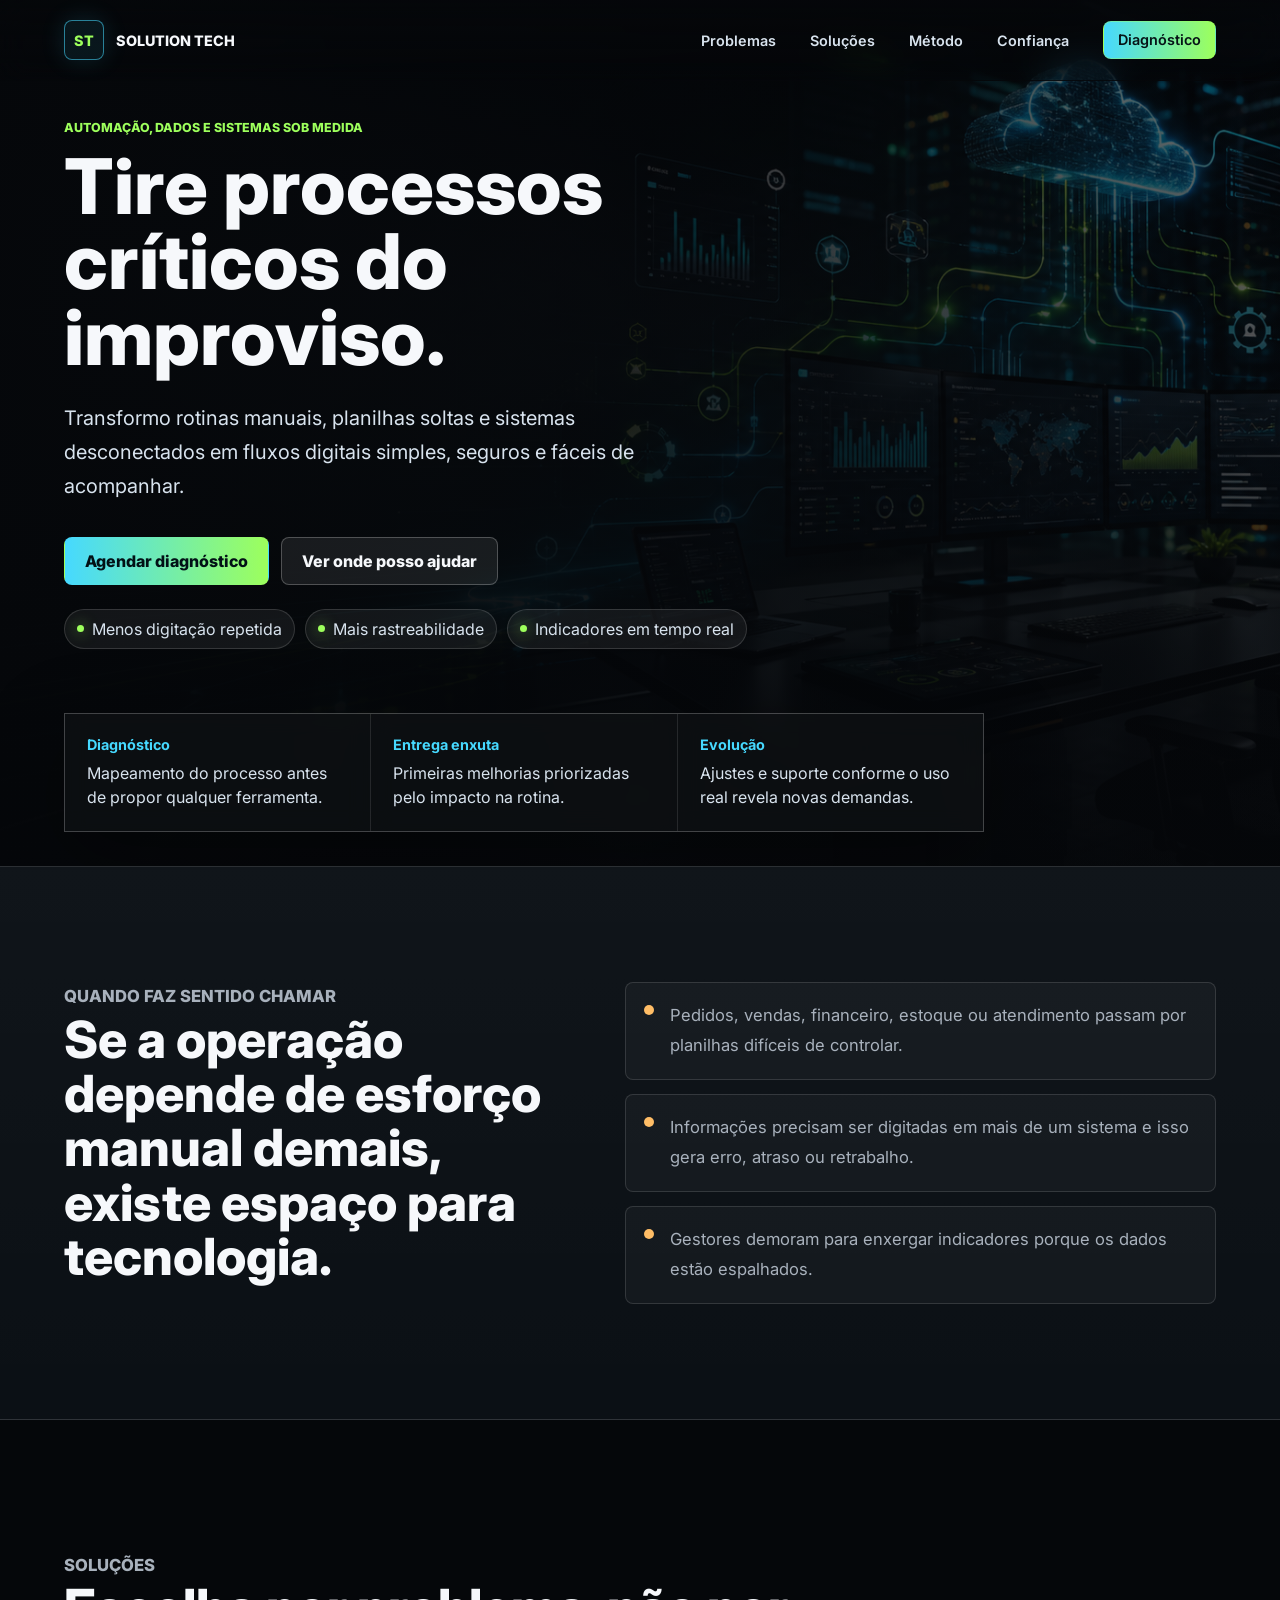
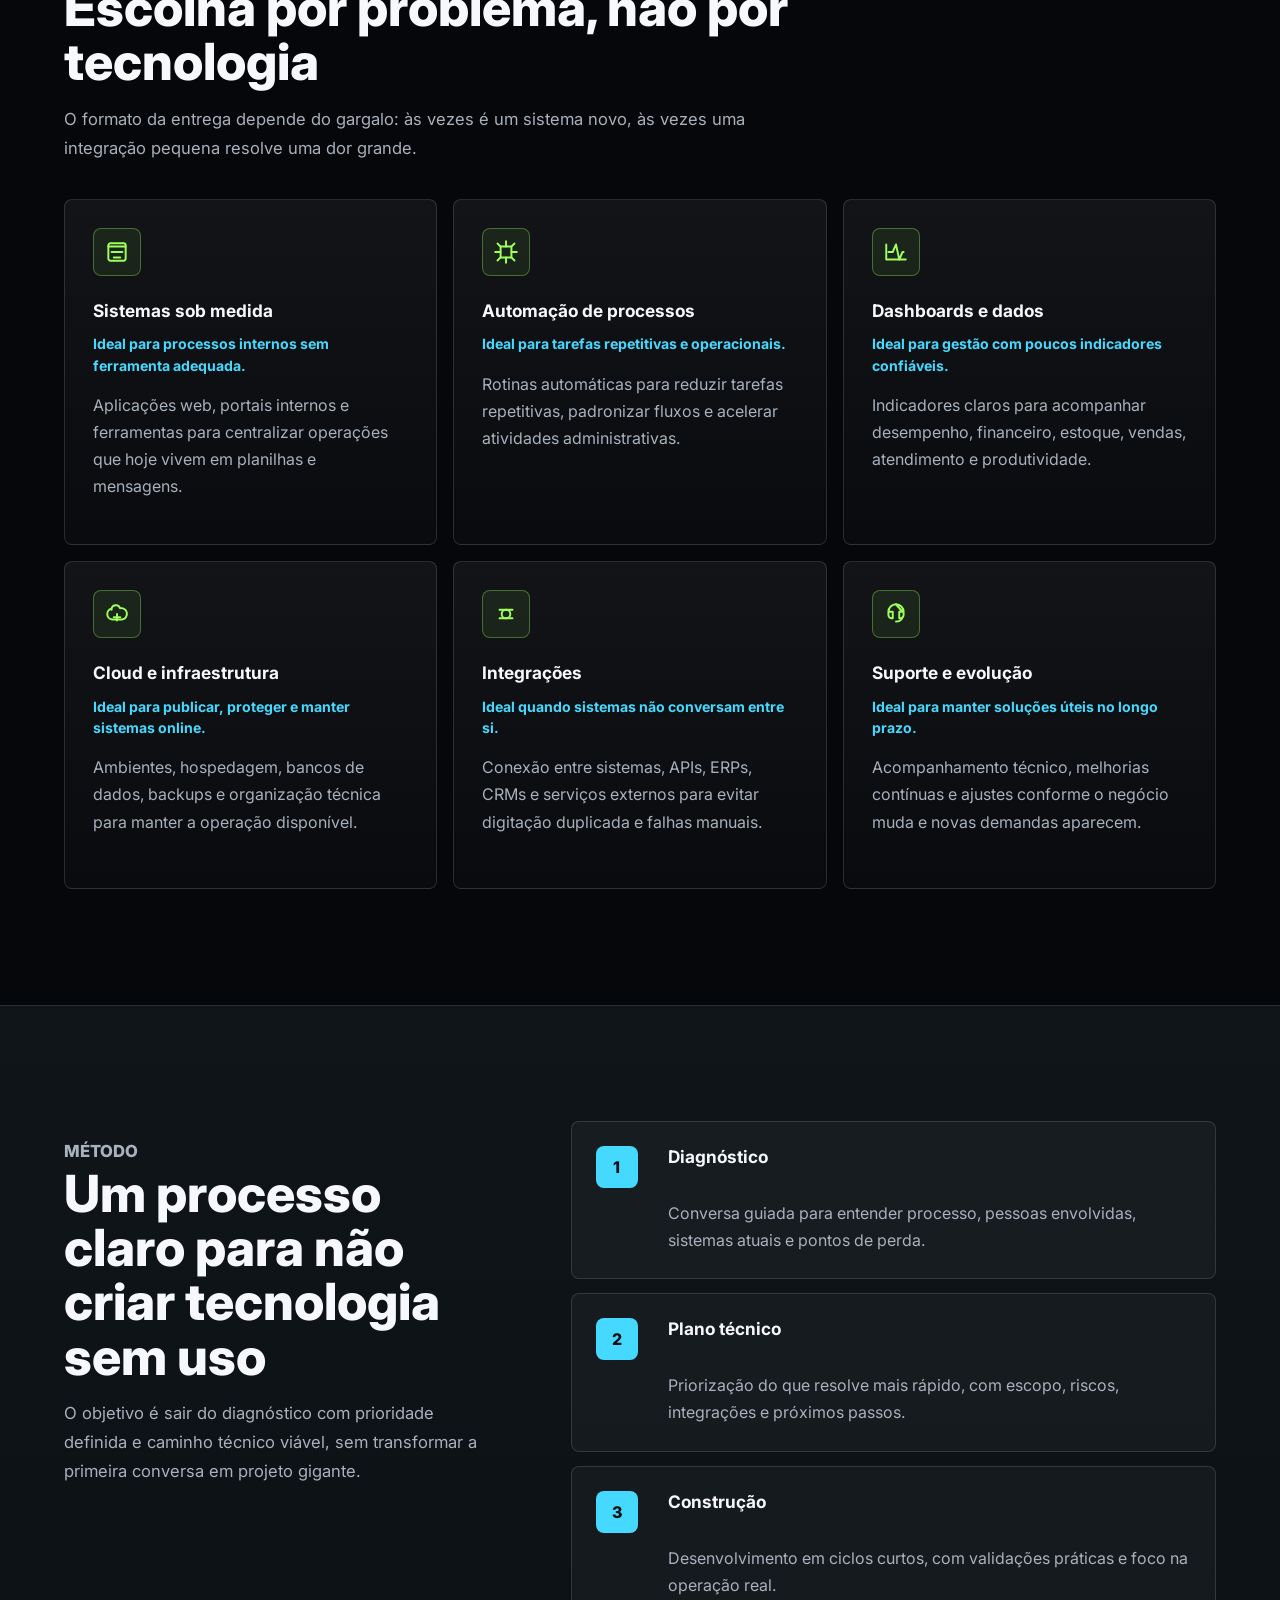
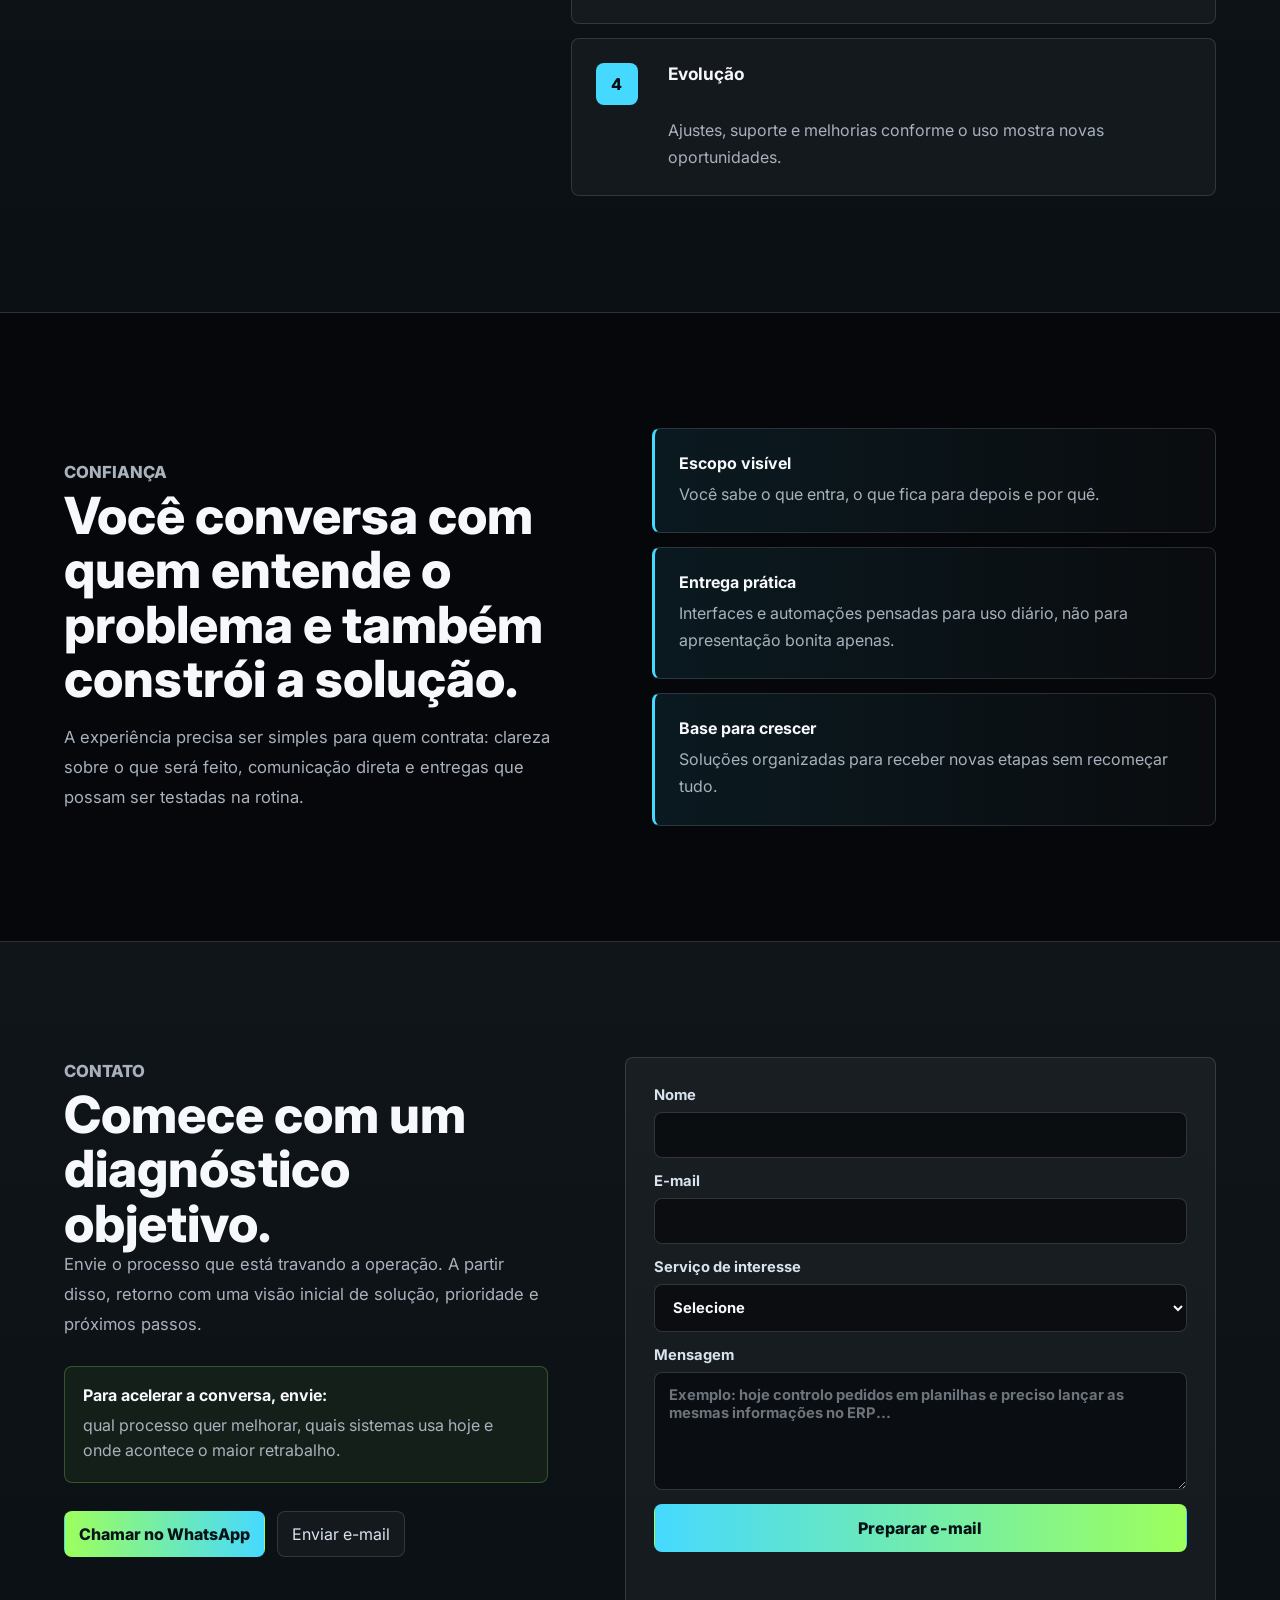
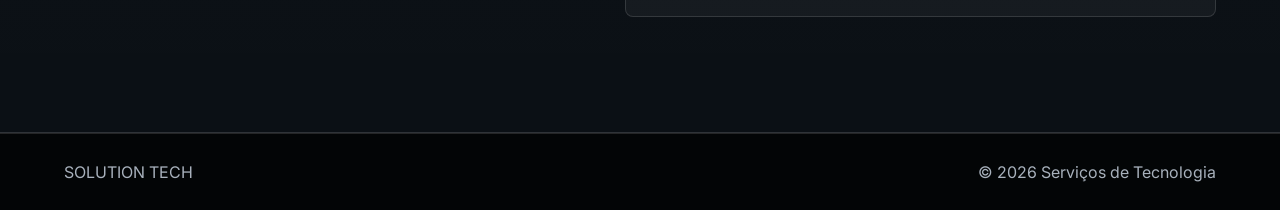
==== index.html @ 4bd43b54 "Create SolutionTech landing page" ====
<!DOCTYPE html>
<html lang="pt-BR">
<head>
  <meta charset="UTF-8">
  <meta name="viewport" content="width=device-width, initial-scale=1.0">
  <meta name="description" content="SOLUTION TECH: automação, sistemas sob medida, dashboards e integrações para empresas que querem reduzir retrabalho e ganhar controle operacional.">
  <title>SOLUTION TECH | Serviços de Tecnologia</title>
  <link rel="preconnect" href="https://fonts.googleapis.com">
  <link rel="preconnect" href="https://fonts.gstatic.com" crossorigin>
  <link href="https://fonts.googleapis.com/css2?family=Inter:wght@400;500;600;700;800&display=swap" rel="stylesheet">
  <link rel="stylesheet" href="styles.css">
</head>
<body>
  <header class="site-header" data-header>
    <a class="brand" href="#inicio" aria-label="SOLUTION TECH">
      <span class="brand-mark">ST</span>
      <span>SOLUTION TECH</span>
    </a>

    <button class="nav-toggle" type="button" aria-label="Abrir menu" aria-expanded="false" data-nav-toggle>
      <span></span>
      <span></span>
      <span></span>
    </button>

    <nav class="site-nav" data-nav>
      <a href="#problemas">Problemas</a>
      <a href="#servicos">Soluções</a>
      <a href="#metodo">Método</a>
      <a href="#prova">Confiança</a>
      <a class="nav-cta" href="#contato">Diagnóstico</a>
    </nav>
  </header>

  <main>
    <section class="hero" id="inicio" aria-label="Apresentação">
      <img class="hero-media" src="assets/tech-hero.png" alt="">
      <div class="hero-shade"></div>
      <div class="hero-content">
        <p class="eyebrow">Automação, dados e sistemas sob medida</p>
        <h1>Tire processos críticos do improviso.</h1>
        <p class="hero-copy">
          Transformo rotinas manuais, planilhas soltas e sistemas desconectados em fluxos digitais simples, seguros e fáceis de acompanhar.
        </p>
        <div class="hero-actions">
          <a class="button button-primary" href="#contato">Agendar diagnóstico</a>
          <a class="button button-secondary" href="#problemas">Ver onde posso ajudar</a>
        </div>
        <ul class="hero-checks" aria-label="Benefícios principais">
          <li>Menos digitação repetida</li>
          <li>Mais rastreabilidade</li>
          <li>Indicadores em tempo real</li>
        </ul>
      </div>
      <div class="hero-metrics" aria-label="Diferenciais">
        <div>
          <strong>Diagnóstico</strong>
          <span>Mapeamento do processo antes de propor qualquer ferramenta.</span>
        </div>
        <div>
          <strong>Entrega enxuta</strong>
          <span>Primeiras melhorias priorizadas pelo impacto na rotina.</span>
        </div>
        <div>
          <strong>Evolução</strong>
          <span>Ajustes e suporte conforme o uso real revela novas demandas.</span>
        </div>
      </div>
    </section>

    <section class="intro section-band" id="problemas">
      <div class="section-inner intro-grid">
        <div>
          <p class="eyebrow">Quando faz sentido chamar</p>
          <h2>Se a operação depende de esforço manual demais, existe espaço para tecnologia.</h2>
        </div>
        <div class="pain-list">
          <p>Pedidos, vendas, financeiro, estoque ou atendimento passam por planilhas difíceis de controlar.</p>
          <p>Informações precisam ser digitadas em mais de um sistema e isso gera erro, atraso ou retrabalho.</p>
          <p>Gestores demoram para enxergar indicadores porque os dados estão espalhados.</p>
        </div>
      </div>
    </section>

    <section class="section" id="servicos">
      <div class="section-inner">
        <div class="section-heading">
          <p class="eyebrow">Soluções</p>
          <h2>Escolha por problema, não por tecnologia</h2>
          <p>O formato da entrega depende do gargalo: às vezes é um sistema novo, às vezes uma integração pequena resolve uma dor grande.</p>
        </div>

        <div class="service-grid">
          <article class="service-card">
            <div class="service-icon" aria-hidden="true">
              <svg viewBox="0 0 24 24"><path d="M4 7h16M7 12h10M9 17h6"/><path d="M6 4h12a2 2 0 0 1 2 2v12a2 2 0 0 1-2 2H6a2 2 0 0 1-2-2V6a2 2 0 0 1 2-2Z"/></svg>
            </div>
            <h3>Sistemas sob medida</h3>
            <strong class="service-fit">Ideal para processos internos sem ferramenta adequada.</strong>
            <p>Aplicações web, portais internos e ferramentas para centralizar operações que hoje vivem em planilhas e mensagens.</p>
          </article>

          <article class="service-card">
            <div class="service-icon" aria-hidden="true">
              <svg viewBox="0 0 24 24"><path d="M7 7h10v10H7z"/><path d="M12 2v5M12 17v5M2 12h5M17 12h5M4.2 4.2 7 7M17 17l2.8 2.8M19.8 4.2 17 7M7 17l-2.8 2.8"/></svg>
            </div>
            <h3>Automação de processos</h3>
            <strong class="service-fit">Ideal para tarefas repetitivas e operacionais.</strong>
            <p>Rotinas automáticas para reduzir tarefas repetitivas, padronizar fluxos e acelerar atividades administrativas.</p>
          </article>

          <article class="service-card">
            <div class="service-icon" aria-hidden="true">
              <svg viewBox="0 0 24 24"><path d="M5 12h4l3-7 3 14 3-7h1"/><path d="M3 5v14h18"/></svg>
            </div>
            <h3>Dashboards e dados</h3>
            <strong class="service-fit">Ideal para gestão com poucos indicadores confiáveis.</strong>
            <p>Indicadores claros para acompanhar desempenho, financeiro, estoque, vendas, atendimento e produtividade.</p>
          </article>

          <article class="service-card">
            <div class="service-icon" aria-hidden="true">
              <svg viewBox="0 0 24 24"><path d="M7 8a4 4 0 0 1 7.8-1.3A5 5 0 0 1 17 17H8a5 5 0 0 1-1-9.9"/><path d="M12 12v6M9 15h6"/></svg>
            </div>
            <h3>Cloud e infraestrutura</h3>
            <strong class="service-fit">Ideal para publicar, proteger e manter sistemas online.</strong>
            <p>Ambientes, hospedagem, bancos de dados, backups e organização técnica para manter a operação disponível.</p>
          </article>

          <article class="service-card">
            <div class="service-icon" aria-hidden="true">
              <svg viewBox="0 0 24 24"><path d="M6 8h6a4 4 0 0 1 0 8H6"/><path d="M18 8h-6a4 4 0 0 0 0 8h6"/></svg>
            </div>
            <h3>Integrações</h3>
            <strong class="service-fit">Ideal quando sistemas não conversam entre si.</strong>
            <p>Conexão entre sistemas, APIs, ERPs, CRMs e serviços externos para evitar digitação duplicada e falhas manuais.</p>
          </article>

          <article class="service-card">
            <div class="service-icon" aria-hidden="true">
              <svg viewBox="0 0 24 24"><path d="M12 3a7 7 0 0 0-7 7v3a3 3 0 0 0 3 3h1v-6H6"/><path d="M18 10h-3v6h1a3 3 0 0 0 3-3v-3a7 7 0 0 0-7-7Z"/><path d="M12 19c3 0 5-1 6-4"/></svg>
            </div>
            <h3>Suporte e evolução</h3>
            <strong class="service-fit">Ideal para manter soluções úteis no longo prazo.</strong>
            <p>Acompanhamento técnico, melhorias contínuas e ajustes conforme o negócio muda e novas demandas aparecem.</p>
          </article>
        </div>
      </div>
    </section>

    <section class="method section-band" id="metodo">
      <div class="section-inner method-grid">
        <div class="section-heading">
          <p class="eyebrow">Método</p>
          <h2>Um processo claro para não criar tecnologia sem uso</h2>
          <p>O objetivo é sair do diagnóstico com prioridade definida e caminho técnico viável, sem transformar a primeira conversa em projeto gigante.</p>
        </div>

        <div class="steps">
          <article>
            <span>1</span>
            <h3>Diagnóstico</h3>
            <p>Conversa guiada para entender processo, pessoas envolvidas, sistemas atuais e pontos de perda.</p>
          </article>
          <article>
            <span>2</span>
            <h3>Plano técnico</h3>
            <p>Priorização do que resolve mais rápido, com escopo, riscos, integrações e próximos passos.</p>
          </article>
          <article>
            <span>3</span>
            <h3>Construção</h3>
            <p>Desenvolvimento em ciclos curtos, com validações práticas e foco na operação real.</p>
          </article>
          <article>
            <span>4</span>
            <h3>Evolução</h3>
            <p>Ajustes, suporte e melhorias conforme o uso mostra novas oportunidades.</p>
          </article>
        </div>
      </div>
    </section>

    <section class="section proof" id="prova">
      <div class="section-inner proof-grid">
        <div>
          <p class="eyebrow">Confiança</p>
          <h2>Você conversa com quem entende o problema e também constrói a solução.</h2>
          <p>
            A experiência precisa ser simples para quem contrata: clareza sobre o que será feito, comunicação direta e entregas que possam ser testadas na rotina.
          </p>
        </div>
        <div class="proof-panel">
          <div><strong>Escopo visível</strong><span>Você sabe o que entra, o que fica para depois e por quê.</span></div>
          <div><strong>Entrega prática</strong><span>Interfaces e automações pensadas para uso diário, não para apresentação bonita apenas.</span></div>
          <div><strong>Base para crescer</strong><span>Soluções organizadas para receber novas etapas sem recomeçar tudo.</span></div>
        </div>
      </div>
    </section>

    <section class="contact section-band" id="contato">
      <div class="section-inner contact-grid">
        <div>
          <p class="eyebrow">Contato</p>
          <h2>Comece com um diagnóstico objetivo.</h2>
          <p>
            Envie o processo que está travando a operação. A partir disso, retorno com uma visão inicial de solução, prioridade e próximos passos.
          </p>
          <div class="contact-note">
            <strong>Para acelerar a conversa, envie:</strong>
            <span>qual processo quer melhorar, quais sistemas usa hoje e onde acontece o maior retrabalho.</span>
          </div>
          <div class="contact-links">
            <a class="contact-whatsapp" href="https://wa.me/5517999999999?text=Ol%C3%A1%2C%20vim%20pelo%20site%20da%20SOLUTION%20TECH.%20Quero%20fazer%20um%20diagn%C3%B3stico%20de%20um%20processo%20da%20minha%20empresa." target="_blank" rel="noreferrer">Chamar no WhatsApp</a>
            <a href="mailto:contato@solutiontech.com.br">Enviar e-mail</a>
          </div>
        </div>

        <form class="contact-form" data-contact-form>
          <label>
            Nome
            <input type="text" name="nome" autocomplete="name" required>
          </label>
          <label>
            E-mail
            <input type="email" name="email" autocomplete="email" required>
          </label>
          <label>
            Serviço de interesse
            <select name="servico" required>
              <option value="">Selecione</option>
              <option>Sistemas sob medida</option>
              <option>Automação de processos</option>
              <option>Dashboards e dados</option>
              <option>Integrações</option>
              <option>Suporte técnico</option>
            </select>
          </label>
          <label>
            Mensagem
            <textarea name="mensagem" rows="5" placeholder="Exemplo: hoje controlo pedidos em planilhas e preciso lançar as mesmas informações no ERP..." required></textarea>
          </label>
          <button class="button button-primary" type="submit">Preparar e-mail</button>
          <p class="form-status" data-form-status aria-live="polite"></p>
        </form>
      </div>
    </section>
  </main>

  <footer class="site-footer">
    <span>SOLUTION TECH</span>
    <span>© <span data-year></span> Serviços de Tecnologia</span>
  </footer>

  <script src="script.js"></script>
</body>
</html>
---- styles.css ----
:root {
  --bg: #05070a;
  --panel: #0b1015;
  --panel-strong: #111820;
  --line: rgba(255, 255, 255, 0.13);
  --text: #f6f8fb;
  --muted: #a8b1bc;
  --soft: #d8e3ee;
  --cyan: #46d9ff;
  --lime: #9dff5c;
  --amber: #ffbd66;
  --shadow: 0 24px 80px rgba(0, 0, 0, 0.35);
}

* {
  box-sizing: border-box;
}

html {
  scroll-behavior: smooth;
}

body {
  margin: 0;
  font-family: "Inter", Arial, sans-serif;
  color: var(--text);
  background: var(--bg);
  letter-spacing: 0;
}

body.menu-open {
  overflow: hidden;
}

a {
  color: inherit;
  text-decoration: none;
}

img,
svg {
  display: block;
}

button,
input,
select,
textarea {
  font: inherit;
}

.site-header {
  position: fixed;
  top: 0;
  left: 0;
  right: 0;
  z-index: 20;
  display: flex;
  align-items: center;
  justify-content: space-between;
  gap: 24px;
  padding: 20px clamp(20px, 5vw, 72px);
  background: linear-gradient(180deg, rgba(5, 7, 10, 0.86), rgba(5, 7, 10, 0.28));
  backdrop-filter: blur(16px);
  border-bottom: 1px solid transparent;
  transition: border-color 180ms ease, background 180ms ease;
}

.site-header.is-scrolled {
  background: rgba(5, 7, 10, 0.88);
  border-color: var(--line);
}

.brand {
  display: inline-flex;
  align-items: center;
  gap: 12px;
  min-width: max-content;
  font-size: 0.9rem;
  font-weight: 800;
}

.brand-mark {
  display: grid;
  width: 40px;
  height: 40px;
  place-items: center;
  border: 1px solid rgba(70, 217, 255, 0.55);
  border-radius: 8px;
  color: var(--lime);
  background: rgba(70, 217, 255, 0.08);
  box-shadow: 0 0 24px rgba(70, 217, 255, 0.14);
}

.site-nav {
  display: flex;
  align-items: center;
  gap: clamp(18px, 3vw, 34px);
  color: var(--soft);
  font-size: 0.9rem;
  font-weight: 600;
}

.site-nav a {
  position: relative;
  padding: 6px 0;
}

.site-nav .nav-cta {
  min-height: 38px;
  padding: 9px 14px;
  border: 1px solid rgba(157, 255, 92, 0.42);
  border-radius: 8px;
  color: #061316;
  background: linear-gradient(90deg, var(--cyan), var(--lime));
}

.site-nav a::after {
  position: absolute;
  right: 0;
  bottom: 0;
  left: 0;
  height: 2px;
  content: "";
  background: linear-gradient(90deg, var(--cyan), var(--lime));
  transform: scaleX(0);
  transform-origin: left;
  transition: transform 180ms ease;
}

.site-nav a:hover::after,
.site-nav a.is-active::after {
  transform: scaleX(1);
}

.site-nav .nav-cta::after {
  display: none;
}

.nav-toggle {
  display: none;
  width: 42px;
  height: 42px;
  padding: 0;
  place-items: center;
  border: 1px solid var(--line);
  border-radius: 8px;
  color: var(--text);
  background: rgba(255, 255, 255, 0.04);
}

.nav-toggle span {
  display: block;
  width: 18px;
  height: 2px;
  margin: 3px auto;
  background: currentColor;
}

.hero {
  position: relative;
  min-height: 92svh;
  display: grid;
  align-items: center;
  padding: 120px clamp(20px, 5vw, 72px) 34px;
  overflow: hidden;
  isolation: isolate;
}

.hero-media {
  position: absolute;
  inset: 0;
  z-index: -2;
  width: 100%;
  height: 100%;
  object-fit: cover;
  object-position: center;
}

.hero-shade {
  position: absolute;
  inset: 0;
  z-index: -1;
  background:
    linear-gradient(90deg, rgba(5, 7, 10, 0.95) 0%, rgba(5, 7, 10, 0.78) 38%, rgba(5, 7, 10, 0.3) 100%),
    linear-gradient(180deg, rgba(5, 7, 10, 0.32), rgba(5, 7, 10, 0.92));
}

.hero-content {
  width: min(760px, 100%);
}

.eyebrow {
  margin: 0 0 14px;
  color: var(--lime);
  font-size: 0.78rem;
  font-weight: 800;
  text-transform: uppercase;
}

h1,
h2,
h3,
p {
  overflow-wrap: anywhere;
}

h1 {
  max-width: 760px;
  margin: 0;
  font-size: clamp(2.55rem, 6vw, 5.9rem);
  line-height: 0.98;
  font-weight: 800;
}

h2 {
  margin: 0;
  font-size: clamp(2rem, 4vw, 3.6rem);
  line-height: 1.06;
  font-weight: 800;
}

h3 {
  margin: 0;
  font-size: 1.08rem;
  line-height: 1.25;
}

.hero-copy {
  max-width: 640px;
  margin: 26px 0 0;
  color: var(--soft);
  font-size: clamp(1.02rem, 2vw, 1.25rem);
  line-height: 1.7;
}

.hero-actions {
  display: flex;
  flex-wrap: wrap;
  gap: 12px;
  margin-top: 34px;
}

.hero-checks {
  display: flex;
  flex-wrap: wrap;
  gap: 10px;
  margin: 24px 0 0;
  padding: 0;
  list-style: none;
}

.hero-checks li {
  display: inline-flex;
  align-items: center;
  gap: 8px;
  padding: 9px 12px;
  border: 1px solid rgba(255, 255, 255, 0.14);
  border-radius: 999px;
  color: var(--soft);
  background: rgba(255, 255, 255, 0.06);
}

.hero-checks li::before {
  width: 7px;
  height: 7px;
  border-radius: 999px;
  content: "";
  background: var(--lime);
  box-shadow: 0 0 14px rgba(157, 255, 92, 0.65);
}

.button {
  display: inline-flex;
  min-height: 48px;
  align-items: center;
  justify-content: center;
  padding: 13px 20px;
  border: 1px solid transparent;
  border-radius: 8px;
  font-weight: 800;
  transition: transform 180ms ease, border-color 180ms ease, background 180ms ease;
}

.button:hover {
  transform: translateY(-2px);
}

.button-primary {
  color: #021116;
  background: linear-gradient(90deg, var(--cyan), var(--lime));
}

.button-secondary {
  color: var(--text);
  border-color: rgba(255, 255, 255, 0.24);
  background: rgba(255, 255, 255, 0.08);
}

.hero-metrics {
  align-self: end;
  display: grid;
  grid-template-columns: repeat(3, minmax(0, 1fr));
  gap: 1px;
  width: min(920px, 100%);
  margin-top: 64px;
  border: 1px solid var(--line);
  background: var(--line);
  box-shadow: var(--shadow);
}

.hero-metrics div {
  min-height: 112px;
  padding: 22px;
  background: rgba(5, 7, 10, 0.76);
  backdrop-filter: blur(10px);
}

.hero-metrics strong {
  display: block;
  margin-bottom: 8px;
  color: var(--cyan);
  font-size: 0.9rem;
}

.hero-metrics span {
  color: var(--soft);
  line-height: 1.5;
}

.section,
.section-band {
  padding: clamp(70px, 9vw, 124px) clamp(20px, 5vw, 72px);
}

.section-band {
  background:
    linear-gradient(180deg, rgba(255, 255, 255, 0.02), rgba(255, 255, 255, 0)),
    var(--panel);
  border-top: 1px solid var(--line);
  border-bottom: 1px solid var(--line);
}

.section-inner {
  width: min(1180px, 100%);
  margin: 0 auto;
}

.intro-grid,
.results-grid,
.contact-grid {
  display: grid;
  grid-template-columns: minmax(0, 0.9fr) minmax(0, 1.1fr);
  gap: clamp(28px, 6vw, 86px);
  align-items: start;
}

.intro-grid p,
.proof-grid p,
.contact-grid p {
  margin: 0;
  color: var(--muted);
  font-size: 1.04rem;
  line-height: 1.8;
}

.pain-list {
  display: grid;
  gap: 14px;
}

.pain-list p {
  position: relative;
  padding: 18px 18px 18px 44px;
  border: 1px solid var(--line);
  border-radius: 8px;
  background: rgba(255, 255, 255, 0.035);
}

.pain-list p::before {
  position: absolute;
  top: 22px;
  left: 18px;
  width: 10px;
  height: 10px;
  border-radius: 999px;
  content: "";
  background: var(--amber);
}

.section-heading {
  max-width: 760px;
  margin-bottom: 36px;
}

.section-heading p {
  margin: 16px 0 0;
  color: var(--muted);
  font-size: 1.04rem;
  line-height: 1.75;
}

.service-grid {
  display: grid;
  grid-template-columns: repeat(3, minmax(0, 1fr));
  gap: 16px;
}

.service-card {
  min-height: 328px;
  padding: 28px;
  border: 1px solid var(--line);
  border-radius: 8px;
  background: linear-gradient(180deg, rgba(255, 255, 255, 0.055), rgba(255, 255, 255, 0.02));
  transition: transform 180ms ease, border-color 180ms ease, background 180ms ease;
}

.service-card:hover {
  transform: translateY(-4px);
  border-color: rgba(70, 217, 255, 0.45);
  background: linear-gradient(180deg, rgba(70, 217, 255, 0.1), rgba(255, 255, 255, 0.02));
}

.service-icon {
  display: grid;
  width: 48px;
  height: 48px;
  margin-bottom: 24px;
  place-items: center;
  border: 1px solid rgba(157, 255, 92, 0.34);
  border-radius: 8px;
  color: var(--lime);
  background: rgba(157, 255, 92, 0.08);
}

.service-icon svg {
  width: 26px;
  height: 26px;
  fill: none;
  stroke: currentColor;
  stroke-linecap: round;
  stroke-linejoin: round;
  stroke-width: 1.8;
}

.service-card p,
.steps p,
.proof-panel span {
  color: var(--muted);
  line-height: 1.7;
}

.service-fit {
  display: block;
  margin: 12px 0 12px;
  color: var(--cyan);
  font-size: 0.88rem;
  line-height: 1.5;
}

.method-grid {
  display: grid;
  grid-template-columns: minmax(0, 0.8fr) minmax(0, 1.2fr);
  gap: clamp(28px, 6vw, 82px);
}

.steps {
  display: grid;
  gap: 14px;
}

.steps article {
  display: grid;
  grid-template-columns: 54px minmax(0, 1fr);
  gap: 18px;
  padding: 24px;
  border: 1px solid var(--line);
  border-radius: 8px;
  background: rgba(255, 255, 255, 0.035);
}

.steps span {
  display: grid;
  width: 42px;
  height: 42px;
  place-items: center;
  border-radius: 8px;
  color: #041114;
  font-weight: 800;
  background: var(--cyan);
}

.steps p {
  grid-column: 2;
  margin: -6px 0 0;
}

.proof-grid {
  display: grid;
  grid-template-columns: minmax(0, 0.95fr) minmax(0, 1.05fr);
  gap: clamp(28px, 6vw, 86px);
  align-items: center;
}

.proof-grid p {
  margin-top: 18px;
}

.proof-grid {
  align-items: center;
}

.proof-panel {
  display: grid;
  gap: 14px;
}

.proof-panel div {
  padding: 24px;
  border: 1px solid var(--line);
  border-left: 3px solid var(--cyan);
  border-radius: 8px;
  background: linear-gradient(90deg, rgba(70, 217, 255, 0.09), rgba(255, 255, 255, 0.025));
}

.proof-panel strong,
.proof-panel span {
  display: block;
}

.proof-panel strong {
  margin-bottom: 8px;
}

.contact-grid {
  align-items: stretch;
}

.contact-links {
  display: flex;
  flex-wrap: wrap;
  gap: 12px;
  margin-top: 28px;
}

.contact-links a {
  padding: 12px 14px;
  border: 1px solid var(--line);
  border-radius: 8px;
  color: var(--soft);
  background: rgba(255, 255, 255, 0.035);
}

.contact-links .contact-whatsapp {
  color: #061316;
  border-color: transparent;
  font-weight: 800;
  background: linear-gradient(90deg, var(--lime), var(--cyan));
}

.contact-note {
  display: grid;
  gap: 8px;
  margin-top: 26px;
  padding: 18px;
  border: 1px solid rgba(157, 255, 92, 0.24);
  border-radius: 8px;
  background: rgba(157, 255, 92, 0.06);
}

.contact-note strong {
  color: var(--text);
}

.contact-note span {
  color: var(--muted);
  line-height: 1.6;
}

.contact-form {
  display: grid;
  gap: 14px;
  padding: 28px;
  border: 1px solid var(--line);
  border-radius: 8px;
  background: rgba(255, 255, 255, 0.045);
}

.contact-form label {
  display: grid;
  gap: 8px;
  color: var(--soft);
  font-size: 0.92rem;
  font-weight: 700;
}

.contact-form input,
.contact-form select,
.contact-form textarea {
  width: 100%;
  border: 1px solid rgba(255, 255, 255, 0.16);
  border-radius: 8px;
  padding: 13px 14px;
  color: var(--text);
  background: rgba(5, 7, 10, 0.66);
  outline: none;
}

.contact-form textarea::placeholder {
  color: rgba(216, 227, 238, 0.48);
}

.contact-form input:focus,
.contact-form select:focus,
.contact-form textarea:focus {
  border-color: var(--cyan);
  box-shadow: 0 0 0 3px rgba(70, 217, 255, 0.14);
}

.contact-form textarea {
  resize: vertical;
}

.form-status {
  min-height: 22px;
  margin: 0;
  color: var(--lime);
  line-height: 1.5;
}

.site-footer {
  display: flex;
  flex-wrap: wrap;
  justify-content: space-between;
  gap: 12px;
  padding: 28px clamp(20px, 5vw, 72px);
  color: var(--muted);
  border-top: 1px solid var(--line);
  background: #030506;
}

@media (max-width: 900px) {
  .nav-toggle {
    display: block;
  }

  .site-nav {
    position: fixed;
    top: 76px;
    right: 20px;
    left: 20px;
    display: none;
    flex-direction: column;
    align-items: stretch;
    gap: 0;
    padding: 10px;
    border: 1px solid var(--line);
    border-radius: 8px;
    background: rgba(5, 7, 10, 0.96);
  }

  .site-nav.is-open {
    display: flex;
  }

  .site-nav a {
    padding: 15px;
  }

  .site-nav .nav-cta {
    justify-content: center;
    margin-top: 6px;
  }

  .hero {
    min-height: auto;
    padding-top: 112px;
  }

  .hero-metrics,
  .intro-grid,
  .method-grid,
  .proof-grid,
  .contact-grid {
    grid-template-columns: 1fr;
  }

  .hero-metrics {
    margin-top: 48px;
  }

  .service-grid {
    grid-template-columns: repeat(2, minmax(0, 1fr));
  }
}

@media (max-width: 640px) {
  .brand span:last-child {
    font-size: 0.78rem;
  }

  .hero {
    padding-bottom: 24px;
  }

  .hero-shade {
    background:
      linear-gradient(90deg, rgba(5, 7, 10, 0.95), rgba(5, 7, 10, 0.62)),
      linear-gradient(180deg, rgba(5, 7, 10, 0.32), rgba(5, 7, 10, 0.94));
  }

  .hero-actions,
  .hero-checks,
  .contact-links {
    flex-direction: column;
  }

  .button,
  .contact-links a {
    width: 100%;
  }

  .hero-metrics,
  .service-grid {
    grid-template-columns: 1fr;
  }

  .hero-metrics div,
  .service-card {
    min-height: unset;
  }

  .steps article {
    grid-template-columns: 42px minmax(0, 1fr);
    padding: 20px;
  }
}
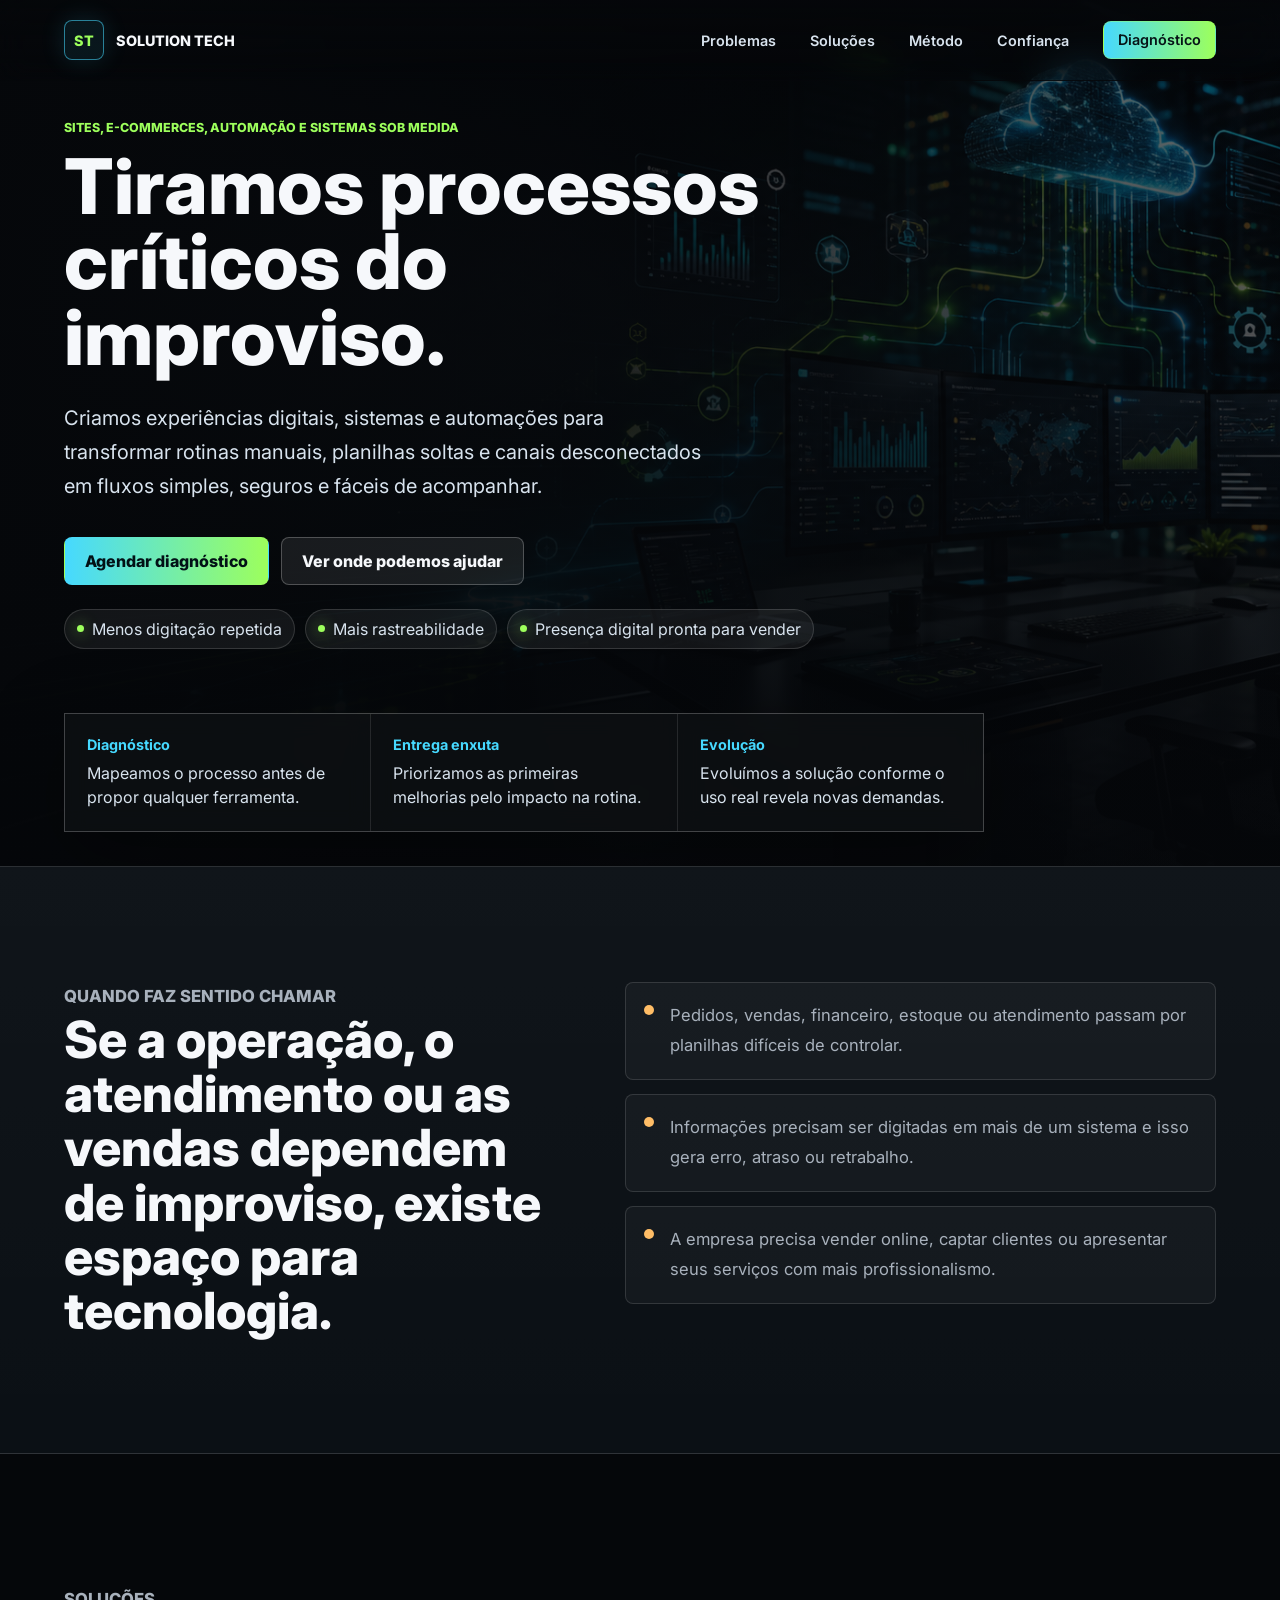
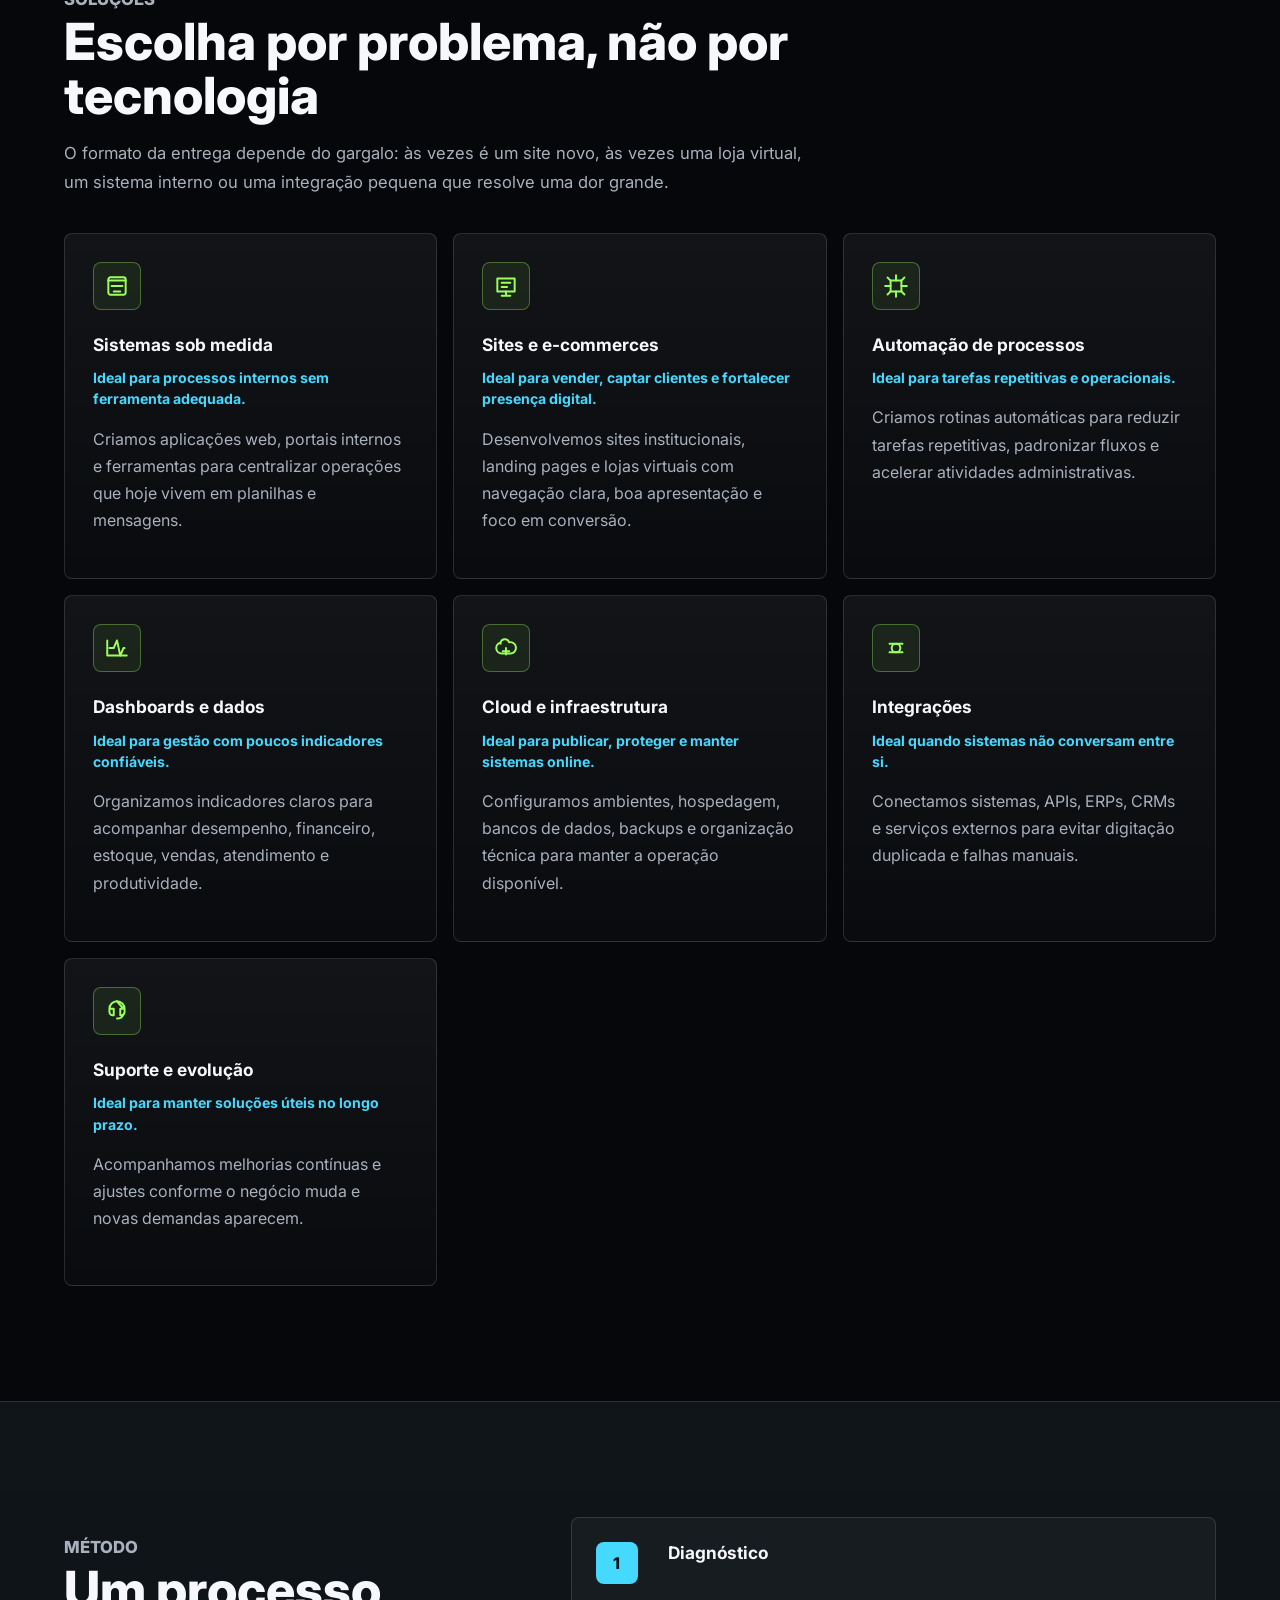
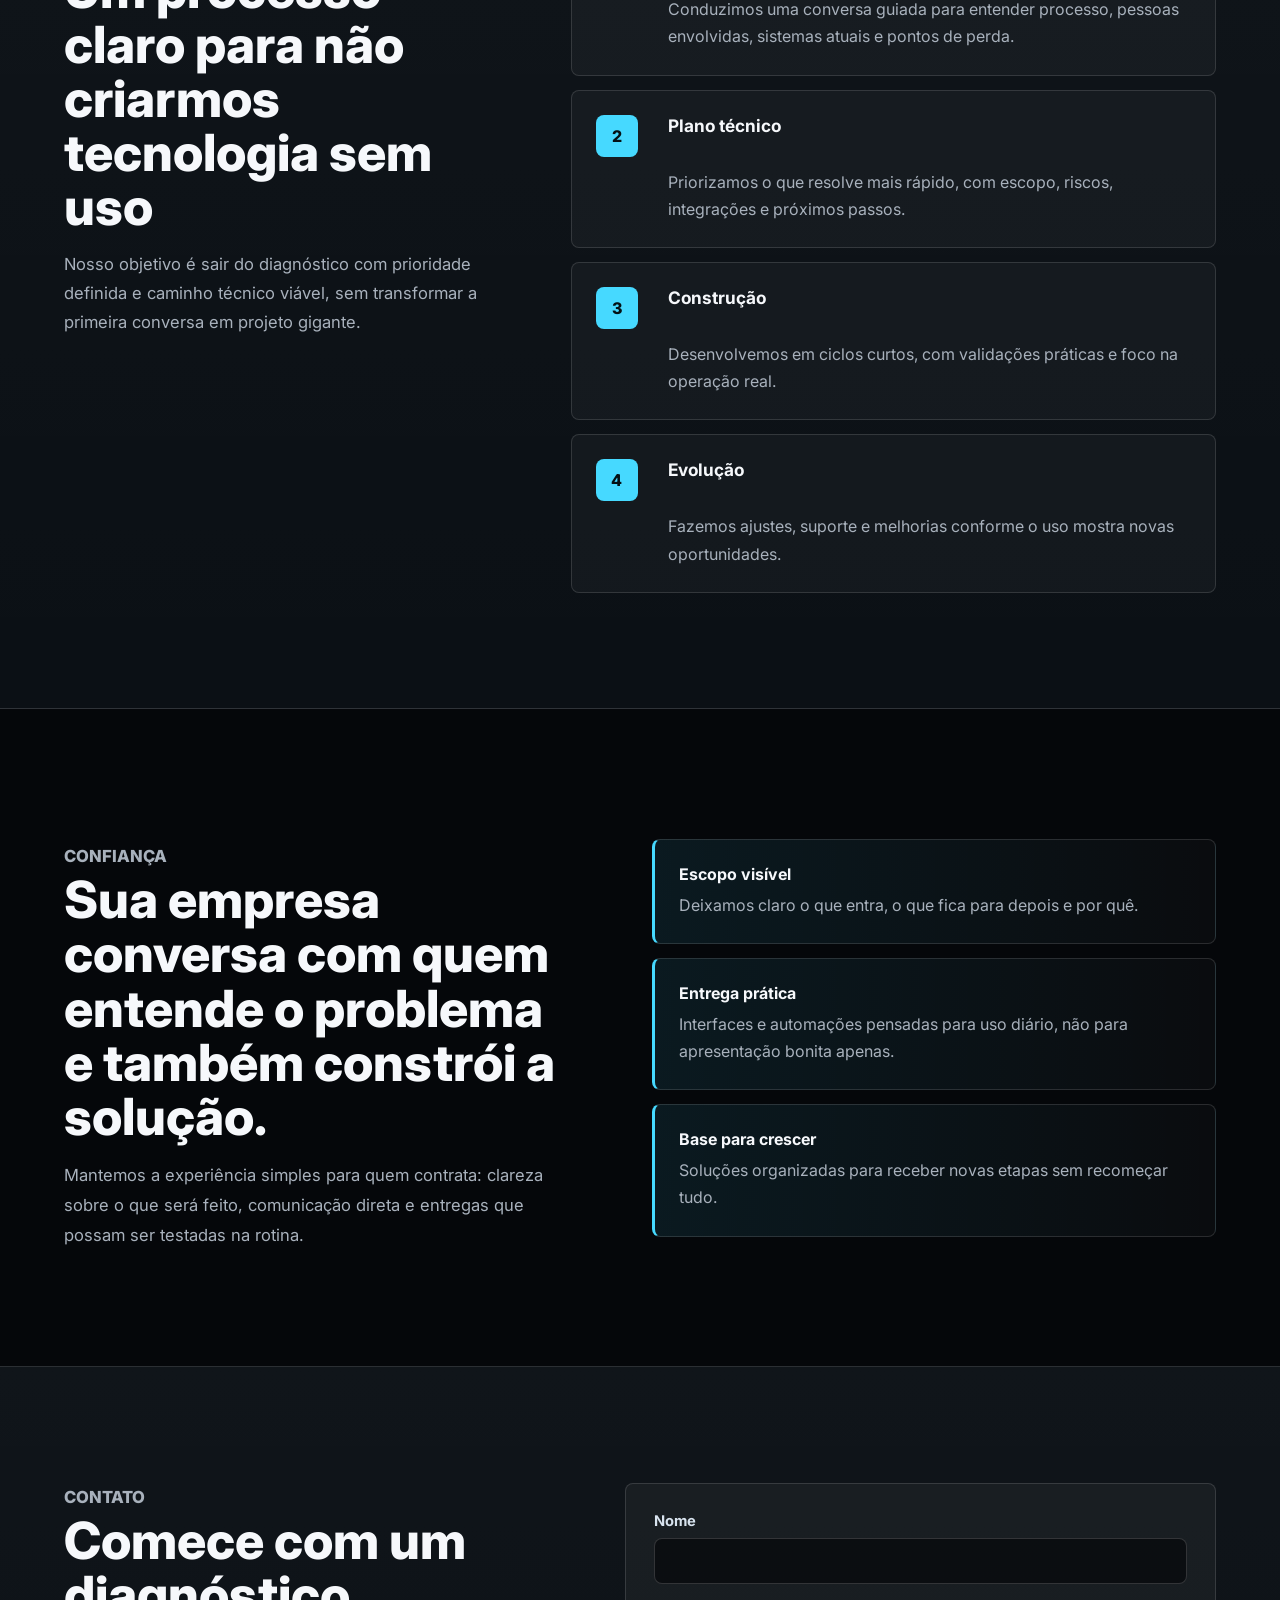
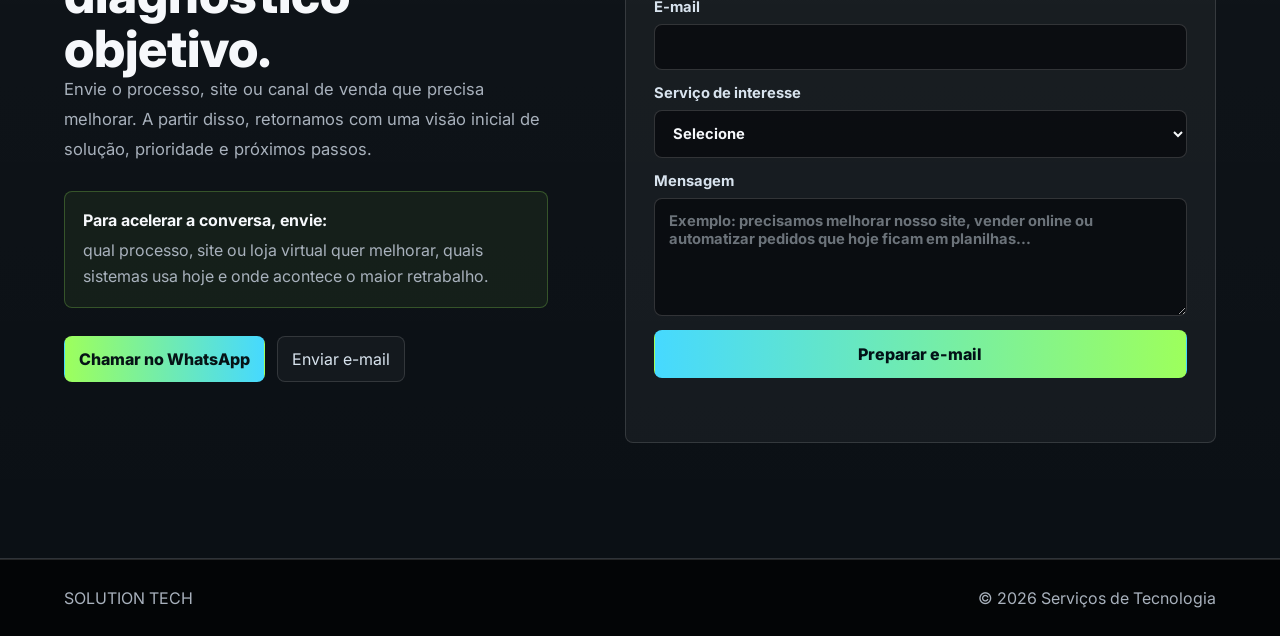
==== commit 70e712d6: "Update landing page services and contact info" ====
--- a/index.html
+++ b/index.html
@@ -3,7 +3,7 @@
 <head>
   <meta charset="UTF-8">
   <meta name="viewport" content="width=device-width, initial-scale=1.0">
-  <meta name="description" content="SOLUTION TECH: automação, sistemas sob medida, dashboards e integrações para empresas que querem reduzir retrabalho e ganhar controle operacional.">
+  <meta name="description" content="SOLUTION TECH: sites, e-commerces, automação, sistemas sob medida, dashboards e integrações para empresas que querem crescer com mais controle.">
   <title>SOLUTION TECH | Serviços de Tecnologia</title>
   <link rel="preconnect" href="https://fonts.googleapis.com">
   <link rel="preconnect" href="https://fonts.gstatic.com" crossorigin>
@@ -37,33 +37,33 @@
       <img class="hero-media" src="assets/tech-hero.png" alt="">
       <div class="hero-shade"></div>
       <div class="hero-content">
-        <p class="eyebrow">Automação, dados e sistemas sob medida</p>
-        <h1>Tire processos críticos do improviso.</h1>
+        <p class="eyebrow">Sites, e-commerces, automação e sistemas sob medida</p>
+        <h1>Tiramos processos críticos do improviso.</h1>
         <p class="hero-copy">
-          Transformo rotinas manuais, planilhas soltas e sistemas desconectados em fluxos digitais simples, seguros e fáceis de acompanhar.
+          Criamos experiências digitais, sistemas e automações para transformar rotinas manuais, planilhas soltas e canais desconectados em fluxos simples, seguros e fáceis de acompanhar.
         </p>
         <div class="hero-actions">
           <a class="button button-primary" href="#contato">Agendar diagnóstico</a>
-          <a class="button button-secondary" href="#problemas">Ver onde posso ajudar</a>
+          <a class="button button-secondary" href="#problemas">Ver onde podemos ajudar</a>
         </div>
         <ul class="hero-checks" aria-label="Benefícios principais">
           <li>Menos digitação repetida</li>
           <li>Mais rastreabilidade</li>
-          <li>Indicadores em tempo real</li>
+          <li>Presença digital pronta para vender</li>
         </ul>
       </div>
       <div class="hero-metrics" aria-label="Diferenciais">
         <div>
           <strong>Diagnóstico</strong>
-          <span>Mapeamento do processo antes de propor qualquer ferramenta.</span>
+          <span>Mapeamos o processo antes de propor qualquer ferramenta.</span>
         </div>
         <div>
           <strong>Entrega enxuta</strong>
-          <span>Primeiras melhorias priorizadas pelo impacto na rotina.</span>
+          <span>Priorizamos as primeiras melhorias pelo impacto na rotina.</span>
         </div>
         <div>
           <strong>Evolução</strong>
-          <span>Ajustes e suporte conforme o uso real revela novas demandas.</span>
+          <span>Evoluímos a solução conforme o uso real revela novas demandas.</span>
         </div>
       </div>
     </section>
@@ -72,12 +72,12 @@
       <div class="section-inner intro-grid">
         <div>
           <p class="eyebrow">Quando faz sentido chamar</p>
-          <h2>Se a operação depende de esforço manual demais, existe espaço para tecnologia.</h2>
+          <h2>Se a operação, o atendimento ou as vendas dependem de improviso, existe espaço para tecnologia.</h2>
         </div>
         <div class="pain-list">
           <p>Pedidos, vendas, financeiro, estoque ou atendimento passam por planilhas difíceis de controlar.</p>
           <p>Informações precisam ser digitadas em mais de um sistema e isso gera erro, atraso ou retrabalho.</p>
-          <p>Gestores demoram para enxergar indicadores porque os dados estão espalhados.</p>
+          <p>A empresa precisa vender online, captar clientes ou apresentar seus serviços com mais profissionalismo.</p>
         </div>
       </div>
     </section>
@@ -87,7 +87,7 @@
         <div class="section-heading">
           <p class="eyebrow">Soluções</p>
           <h2>Escolha por problema, não por tecnologia</h2>
-          <p>O formato da entrega depende do gargalo: às vezes é um sistema novo, às vezes uma integração pequena resolve uma dor grande.</p>
+          <p>O formato da entrega depende do gargalo: às vezes é um site novo, às vezes uma loja virtual, um sistema interno ou uma integração pequena que resolve uma dor grande.</p>
         </div>
 
         <div class="service-grid">
@@ -97,7 +97,16 @@
             </div>
             <h3>Sistemas sob medida</h3>
             <strong class="service-fit">Ideal para processos internos sem ferramenta adequada.</strong>
-            <p>Aplicações web, portais internos e ferramentas para centralizar operações que hoje vivem em planilhas e mensagens.</p>
+            <p>Criamos aplicações web, portais internos e ferramentas para centralizar operações que hoje vivem em planilhas e mensagens.</p>
+          </article>
+
+          <article class="service-card">
+            <div class="service-icon" aria-hidden="true">
+              <svg viewBox="0 0 24 24"><path d="M4 5h16v12H4z"/><path d="M8 21h8M12 17v4M8 9h8M8 13h5"/></svg>
+            </div>
+            <h3>Sites e e-commerces</h3>
+            <strong class="service-fit">Ideal para vender, captar clientes e fortalecer presença digital.</strong>
+            <p>Desenvolvemos sites institucionais, landing pages e lojas virtuais com navegação clara, boa apresentação e foco em conversão.</p>
           </article>
 
           <article class="service-card">
@@ -106,7 +115,7 @@
             </div>
             <h3>Automação de processos</h3>
             <strong class="service-fit">Ideal para tarefas repetitivas e operacionais.</strong>
-            <p>Rotinas automáticas para reduzir tarefas repetitivas, padronizar fluxos e acelerar atividades administrativas.</p>
+            <p>Criamos rotinas automáticas para reduzir tarefas repetitivas, padronizar fluxos e acelerar atividades administrativas.</p>
           </article>
 
           <article class="service-card">
@@ -115,7 +124,7 @@
             </div>
             <h3>Dashboards e dados</h3>
             <strong class="service-fit">Ideal para gestão com poucos indicadores confiáveis.</strong>
-            <p>Indicadores claros para acompanhar desempenho, financeiro, estoque, vendas, atendimento e produtividade.</p>
+            <p>Organizamos indicadores claros para acompanhar desempenho, financeiro, estoque, vendas, atendimento e produtividade.</p>
           </article>
 
           <article class="service-card">
@@ -124,7 +133,7 @@
             </div>
             <h3>Cloud e infraestrutura</h3>
             <strong class="service-fit">Ideal para publicar, proteger e manter sistemas online.</strong>
-            <p>Ambientes, hospedagem, bancos de dados, backups e organização técnica para manter a operação disponível.</p>
+            <p>Configuramos ambientes, hospedagem, bancos de dados, backups e organização técnica para manter a operação disponível.</p>
           </article>
 
           <article class="service-card">
@@ -133,7 +142,7 @@
             </div>
             <h3>Integrações</h3>
             <strong class="service-fit">Ideal quando sistemas não conversam entre si.</strong>
-            <p>Conexão entre sistemas, APIs, ERPs, CRMs e serviços externos para evitar digitação duplicada e falhas manuais.</p>
+            <p>Conectamos sistemas, APIs, ERPs, CRMs e serviços externos para evitar digitação duplicada e falhas manuais.</p>
           </article>
 
           <article class="service-card">
@@ -142,7 +151,7 @@
             </div>
             <h3>Suporte e evolução</h3>
             <strong class="service-fit">Ideal para manter soluções úteis no longo prazo.</strong>
-            <p>Acompanhamento técnico, melhorias contínuas e ajustes conforme o negócio muda e novas demandas aparecem.</p>
+            <p>Acompanhamos melhorias contínuas e ajustes conforme o negócio muda e novas demandas aparecem.</p>
           </article>
         </div>
       </div>
@@ -152,30 +161,30 @@
       <div class="section-inner method-grid">
         <div class="section-heading">
           <p class="eyebrow">Método</p>
-          <h2>Um processo claro para não criar tecnologia sem uso</h2>
-          <p>O objetivo é sair do diagnóstico com prioridade definida e caminho técnico viável, sem transformar a primeira conversa em projeto gigante.</p>
+          <h2>Um processo claro para não criarmos tecnologia sem uso</h2>
+          <p>Nosso objetivo é sair do diagnóstico com prioridade definida e caminho técnico viável, sem transformar a primeira conversa em projeto gigante.</p>
         </div>
 
         <div class="steps">
           <article>
             <span>1</span>
             <h3>Diagnóstico</h3>
-            <p>Conversa guiada para entender processo, pessoas envolvidas, sistemas atuais e pontos de perda.</p>
+            <p>Conduzimos uma conversa guiada para entender processo, pessoas envolvidas, sistemas atuais e pontos de perda.</p>
           </article>
           <article>
             <span>2</span>
             <h3>Plano técnico</h3>
-            <p>Priorização do que resolve mais rápido, com escopo, riscos, integrações e próximos passos.</p>
+            <p>Priorizamos o que resolve mais rápido, com escopo, riscos, integrações e próximos passos.</p>
           </article>
           <article>
             <span>3</span>
             <h3>Construção</h3>
-            <p>Desenvolvimento em ciclos curtos, com validações práticas e foco na operação real.</p>
+            <p>Desenvolvemos em ciclos curtos, com validações práticas e foco na operação real.</p>
           </article>
           <article>
             <span>4</span>
             <h3>Evolução</h3>
-            <p>Ajustes, suporte e melhorias conforme o uso mostra novas oportunidades.</p>
+            <p>Fazemos ajustes, suporte e melhorias conforme o uso mostra novas oportunidades.</p>
           </article>
         </div>
       </div>
@@ -185,13 +194,13 @@
       <div class="section-inner proof-grid">
         <div>
           <p class="eyebrow">Confiança</p>
-          <h2>Você conversa com quem entende o problema e também constrói a solução.</h2>
+          <h2>Sua empresa conversa com quem entende o problema e também constrói a solução.</h2>
           <p>
-            A experiência precisa ser simples para quem contrata: clareza sobre o que será feito, comunicação direta e entregas que possam ser testadas na rotina.
+            Mantemos a experiência simples para quem contrata: clareza sobre o que será feito, comunicação direta e entregas que possam ser testadas na rotina.
           </p>
         </div>
         <div class="proof-panel">
-          <div><strong>Escopo visível</strong><span>Você sabe o que entra, o que fica para depois e por quê.</span></div>
+          <div><strong>Escopo visível</strong><span>Deixamos claro o que entra, o que fica para depois e por quê.</span></div>
           <div><strong>Entrega prática</strong><span>Interfaces e automações pensadas para uso diário, não para apresentação bonita apenas.</span></div>
           <div><strong>Base para crescer</strong><span>Soluções organizadas para receber novas etapas sem recomeçar tudo.</span></div>
         </div>
@@ -204,15 +213,15 @@
           <p class="eyebrow">Contato</p>
           <h2>Comece com um diagnóstico objetivo.</h2>
           <p>
-            Envie o processo que está travando a operação. A partir disso, retorno com uma visão inicial de solução, prioridade e próximos passos.
+            Envie o processo, site ou canal de venda que precisa melhorar. A partir disso, retornamos com uma visão inicial de solução, prioridade e próximos passos.
           </p>
           <div class="contact-note">
             <strong>Para acelerar a conversa, envie:</strong>
-            <span>qual processo quer melhorar, quais sistemas usa hoje e onde acontece o maior retrabalho.</span>
+            <span>qual processo, site ou loja virtual quer melhorar, quais sistemas usa hoje e onde acontece o maior retrabalho.</span>
           </div>
           <div class="contact-links">
-            <a class="contact-whatsapp" href="https://wa.me/5517999999999?text=Ol%C3%A1%2C%20vim%20pelo%20site%20da%20SOLUTION%20TECH.%20Quero%20fazer%20um%20diagn%C3%B3stico%20de%20um%20processo%20da%20minha%20empresa." target="_blank" rel="noreferrer">Chamar no WhatsApp</a>
-            <a href="mailto:contato@solutiontech.com.br">Enviar e-mail</a>
+            <a class="contact-whatsapp" href="https://wa.me/5517991218819?text=Ol%C3%A1%2C%20conhecemos%20a%20SOLUTION%20TECH%20pelo%20site.%20Gostar%C3%ADamos%20de%20fazer%20um%20diagn%C3%B3stico%20de%20tecnologia%20para%20nossa%20empresa." target="_blank" rel="noreferrer">Chamar no WhatsApp</a>
+            <a href="mailto:daniela.suppino@gmail.com">Enviar e-mail</a>
           </div>
         </div>
 
@@ -230,6 +239,7 @@
             <select name="servico" required>
               <option value="">Selecione</option>
               <option>Sistemas sob medida</option>
+              <option>Sites e e-commerces</option>
               <option>Automação de processos</option>
               <option>Dashboards e dados</option>
               <option>Integrações</option>
@@ -238,7 +248,7 @@
           </label>
           <label>
             Mensagem
-            <textarea name="mensagem" rows="5" placeholder="Exemplo: hoje controlo pedidos em planilhas e preciso lançar as mesmas informações no ERP..." required></textarea>
+            <textarea name="mensagem" rows="5" placeholder="Exemplo: precisamos melhorar nosso site, vender online ou automatizar pedidos que hoje ficam em planilhas..." required></textarea>
           </label>
           <button class="button button-primary" type="submit">Preparar e-mail</button>
           <p class="form-status" data-form-status aria-live="polite"></p>
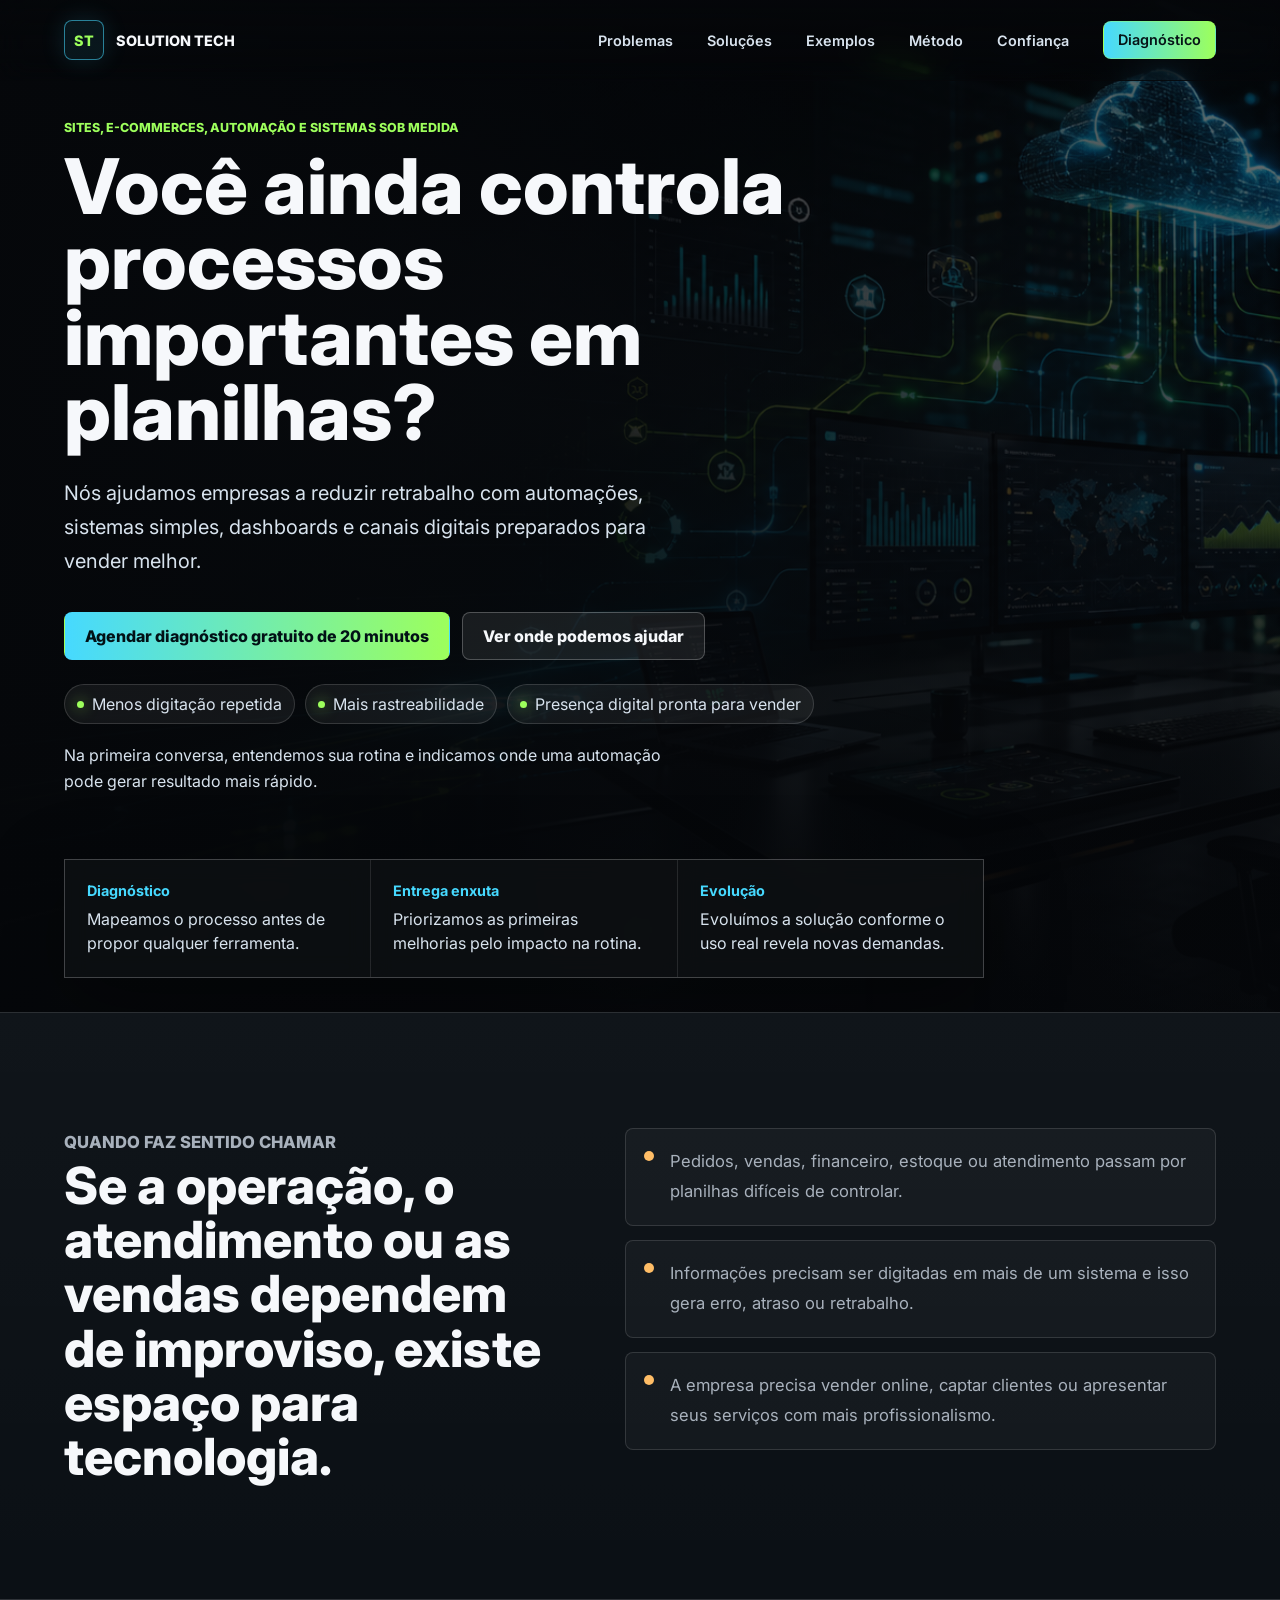
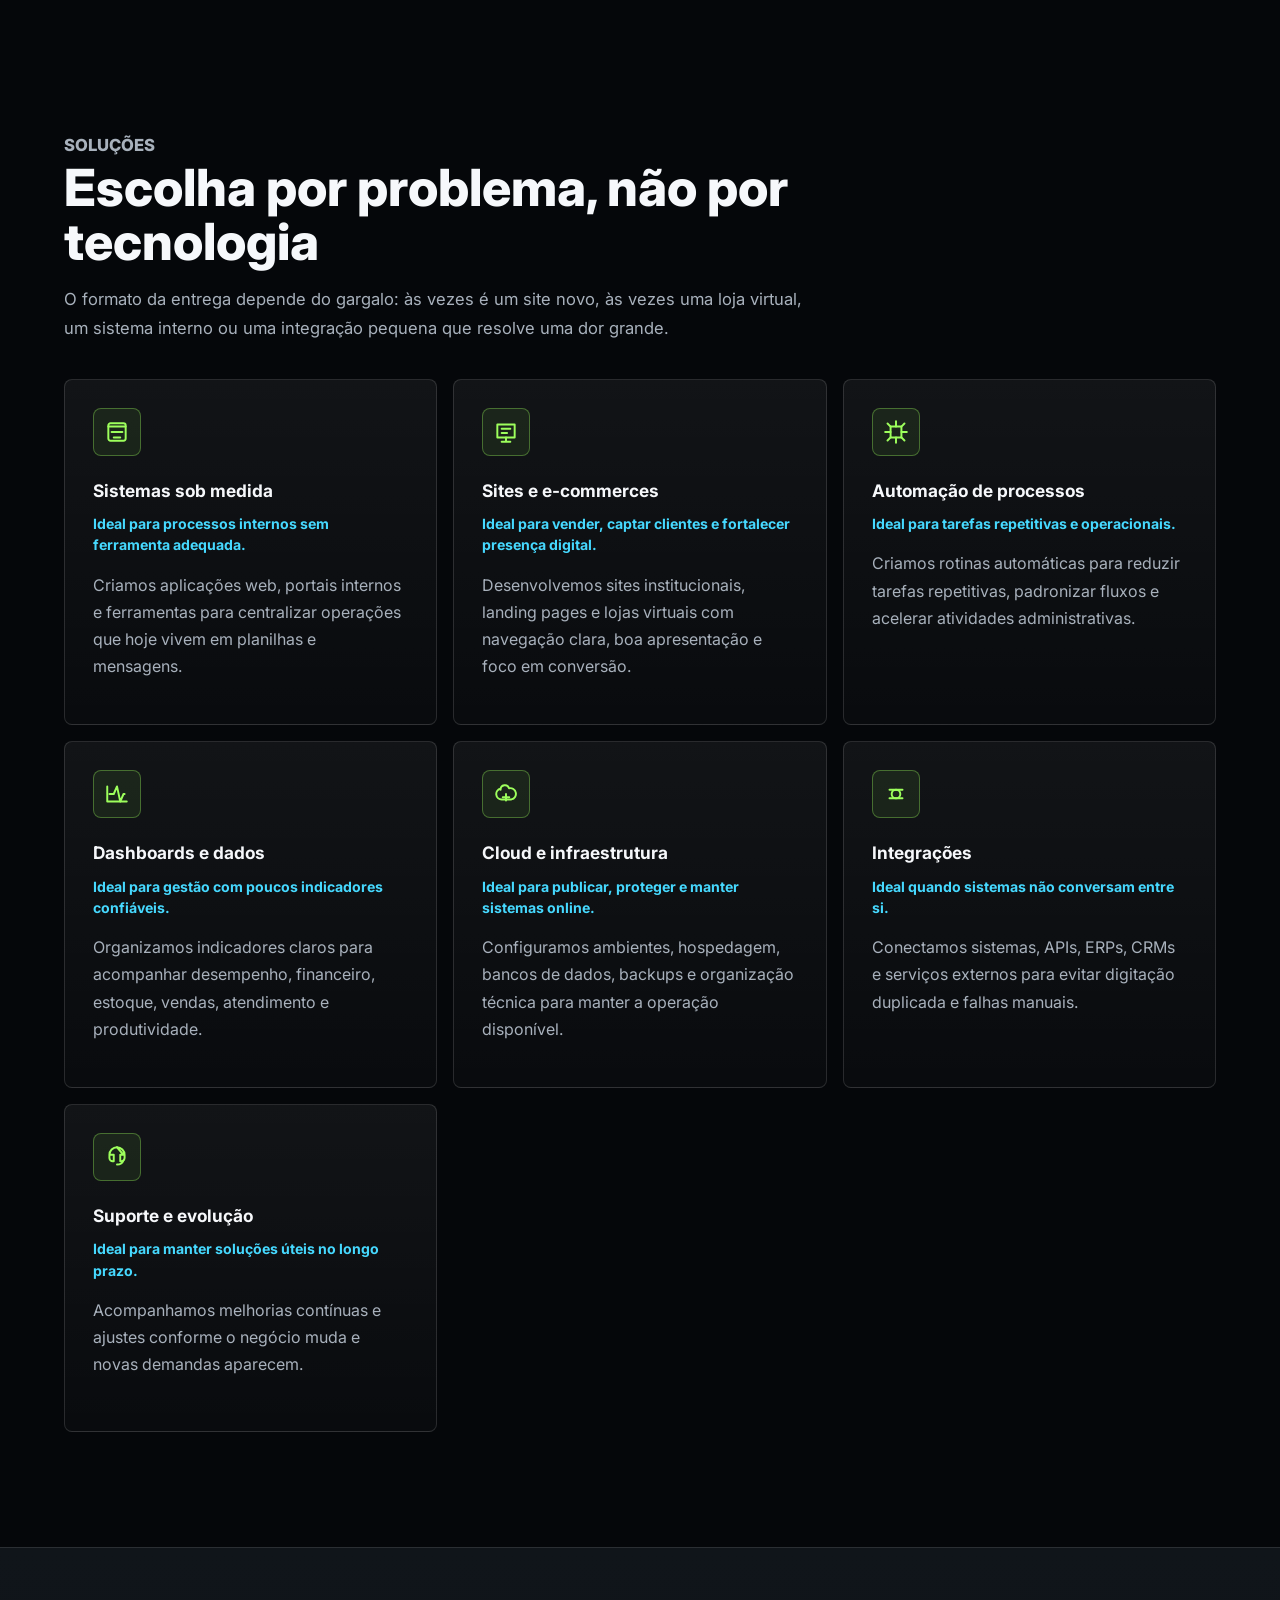
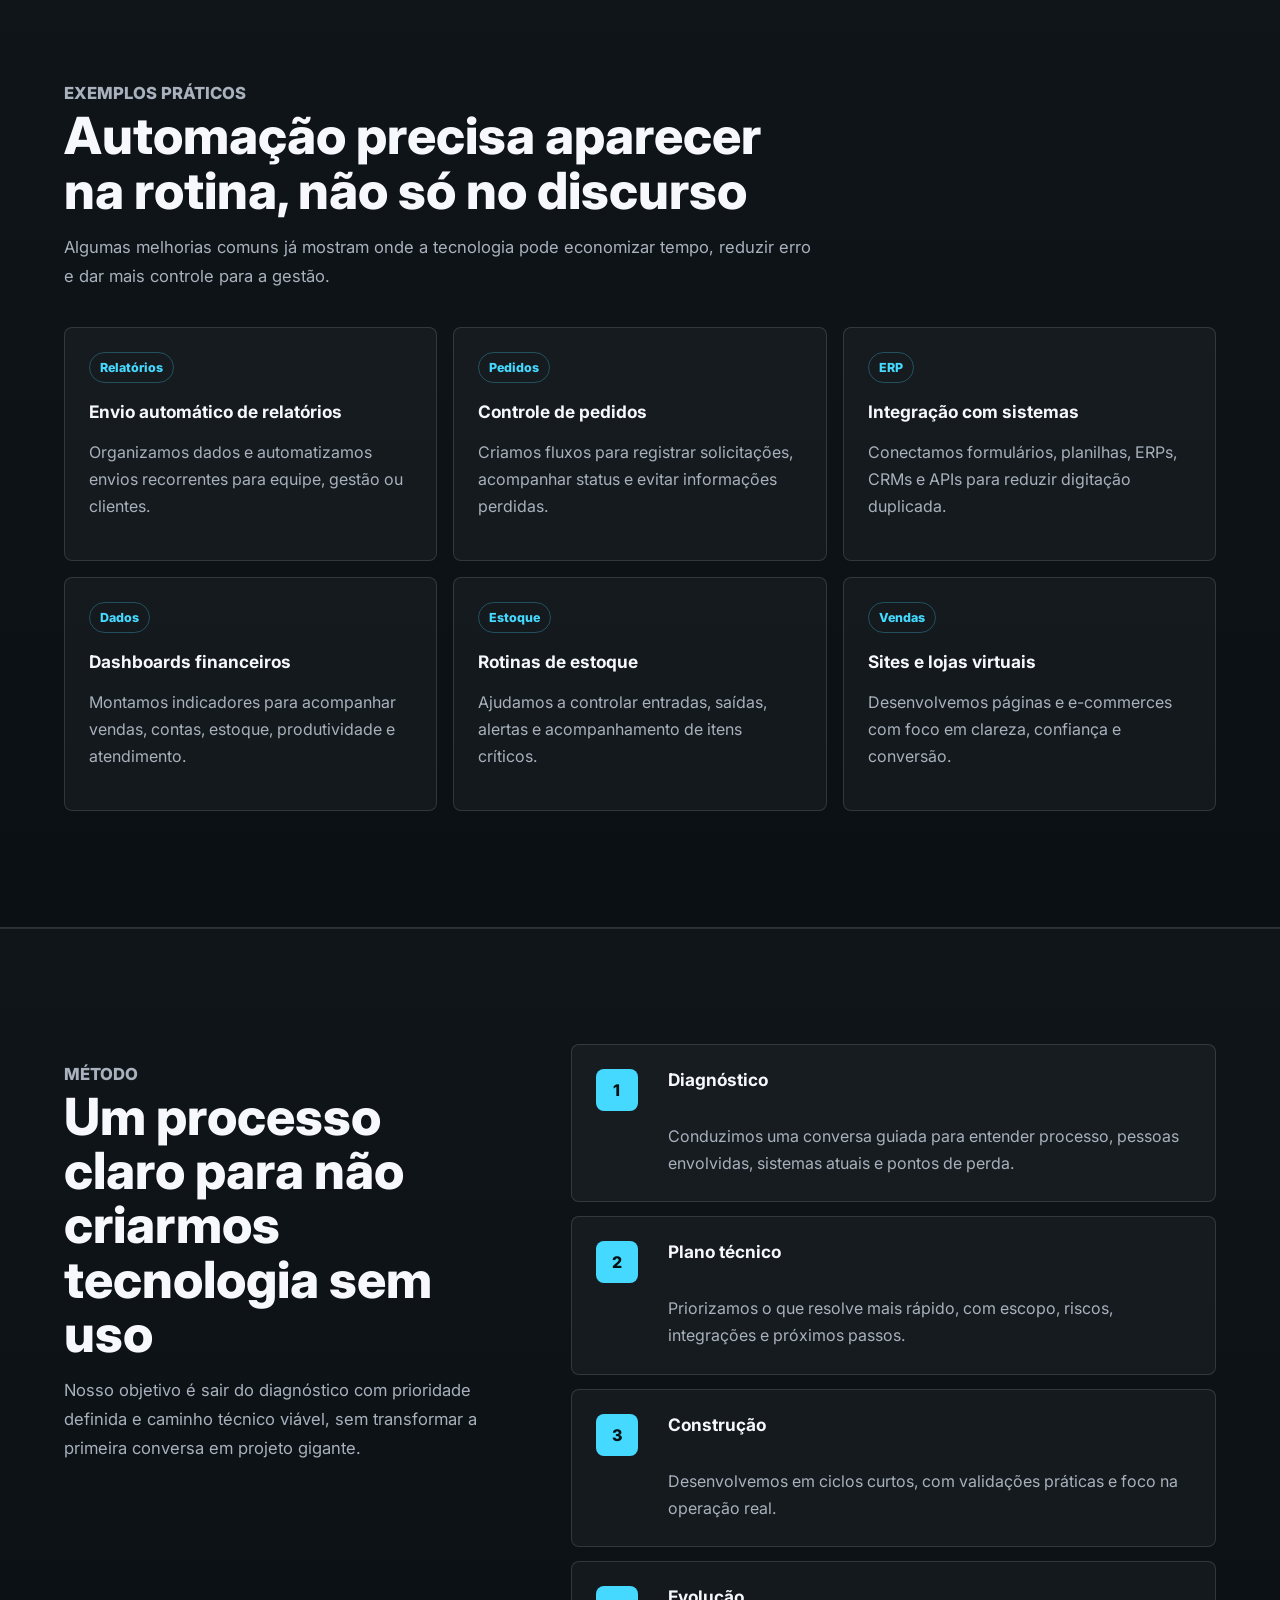
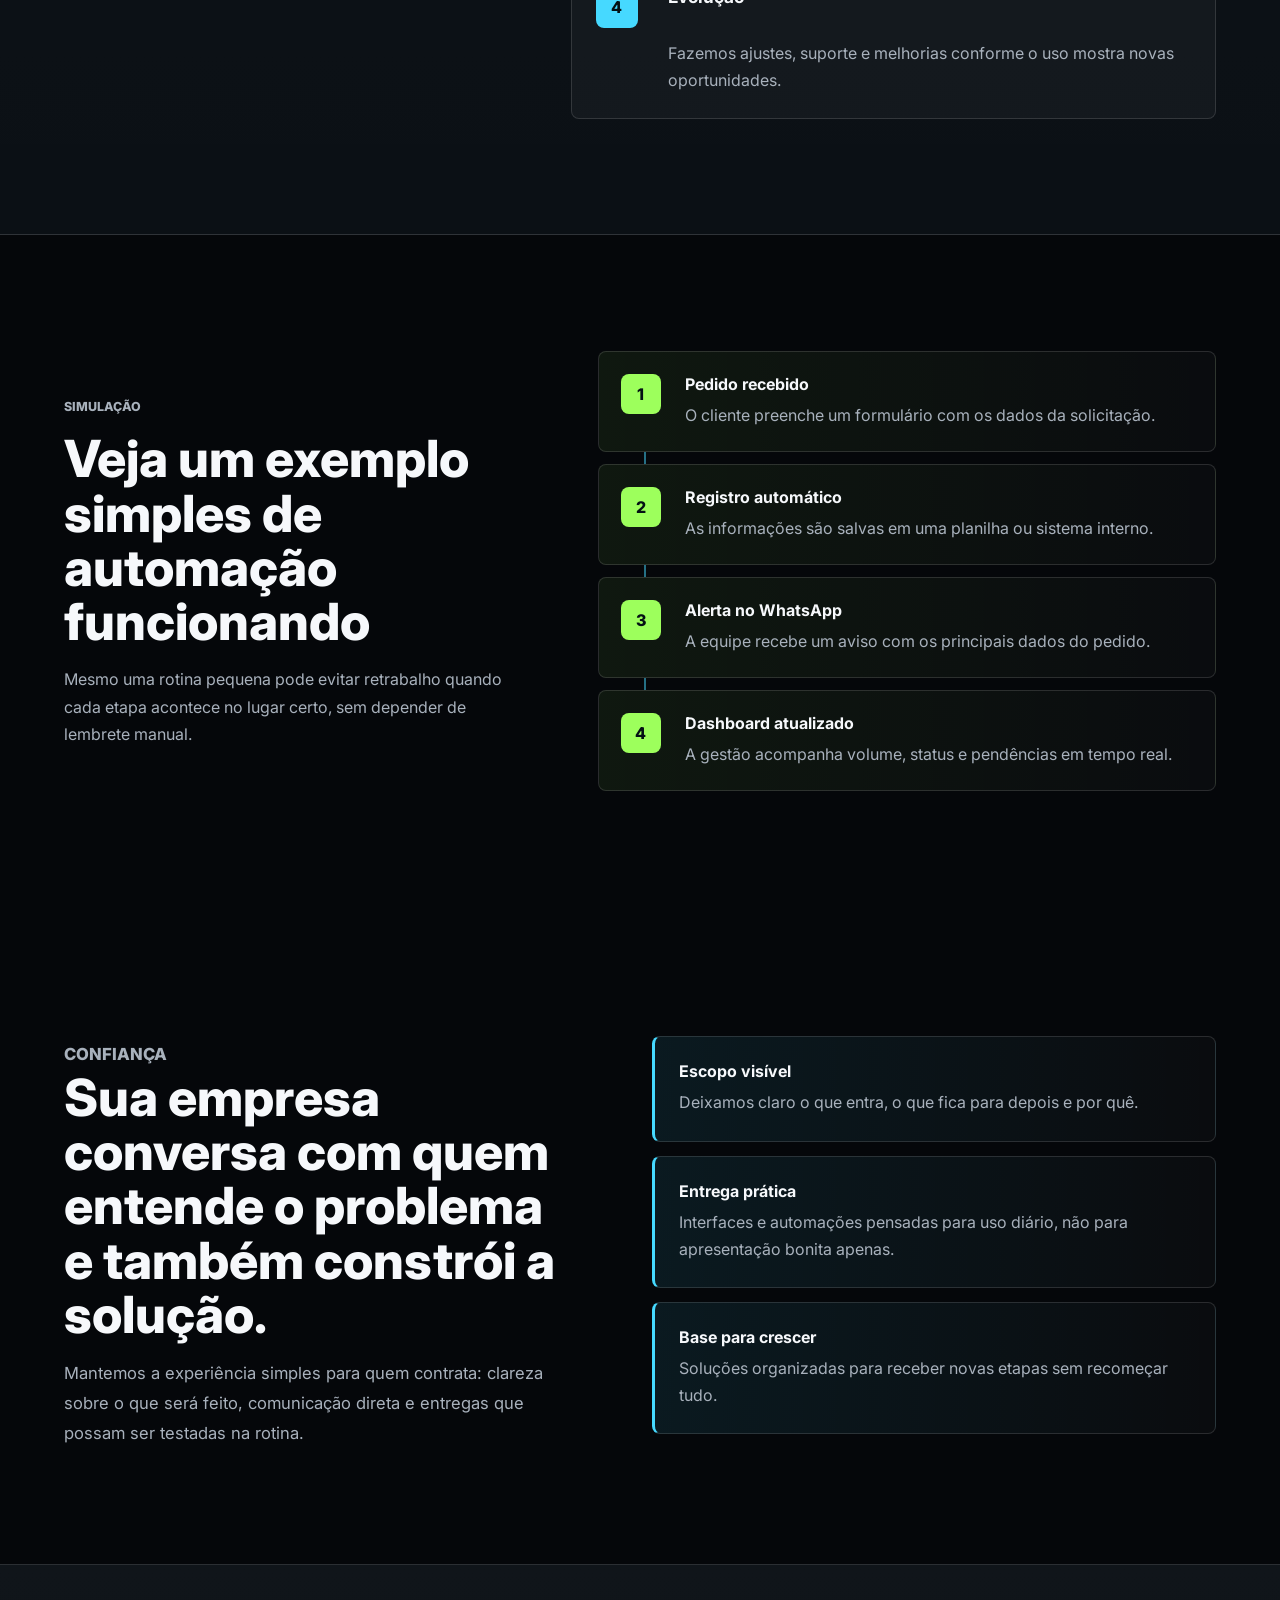
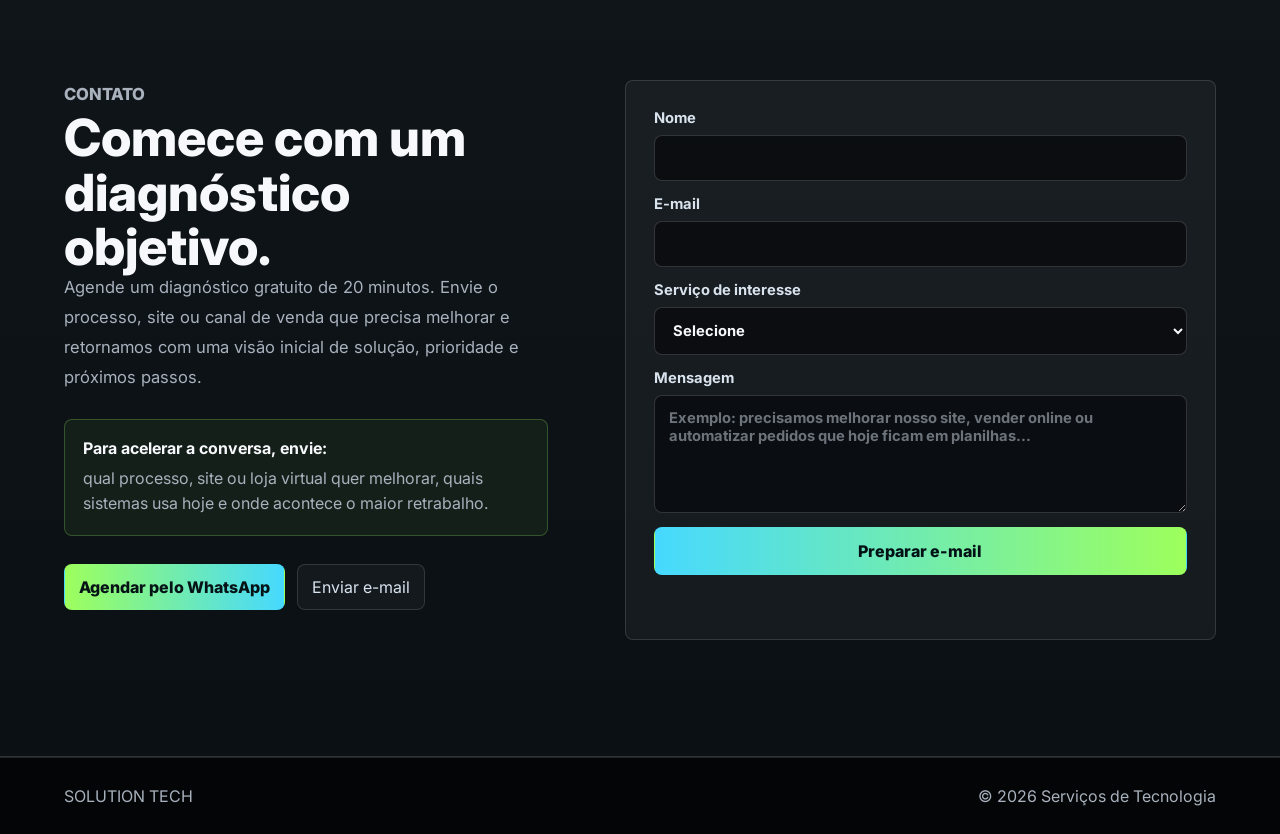
==== commit 2cfc4001: "Add commercial offer sections to landing page" ====
--- a/index.html
+++ b/index.html
@@ -26,6 +26,7 @@
     <nav class="site-nav" data-nav>
       <a href="#problemas">Problemas</a>
       <a href="#servicos">Soluções</a>
+      <a href="#exemplos">Exemplos</a>
       <a href="#metodo">Método</a>
       <a href="#prova">Confiança</a>
       <a class="nav-cta" href="#contato">Diagnóstico</a>
@@ -38,12 +39,12 @@
       <div class="hero-shade"></div>
       <div class="hero-content">
         <p class="eyebrow">Sites, e-commerces, automação e sistemas sob medida</p>
-        <h1>Tiramos processos críticos do improviso.</h1>
+        <h1>Você ainda controla processos importantes em planilhas?</h1>
         <p class="hero-copy">
-          Criamos experiências digitais, sistemas e automações para transformar rotinas manuais, planilhas soltas e canais desconectados em fluxos simples, seguros e fáceis de acompanhar.
+          Nós ajudamos empresas a reduzir retrabalho com automações, sistemas simples, dashboards e canais digitais preparados para vender melhor.
         </p>
         <div class="hero-actions">
-          <a class="button button-primary" href="#contato">Agendar diagnóstico</a>
+          <a class="button button-primary" href="#contato">Agendar diagnóstico gratuito de 20 minutos</a>
           <a class="button button-secondary" href="#problemas">Ver onde podemos ajudar</a>
         </div>
         <ul class="hero-checks" aria-label="Benefícios principais">
@@ -51,6 +52,7 @@
           <li>Mais rastreabilidade</li>
           <li>Presença digital pronta para vender</li>
         </ul>
+        <p class="hero-offer">Na primeira conversa, entendemos sua rotina e indicamos onde uma automação pode gerar resultado mais rápido.</p>
       </div>
       <div class="hero-metrics" aria-label="Diferenciais">
         <div>
@@ -157,6 +159,49 @@
       </div>
     </section>
 
+    <section class="examples section-band" id="exemplos">
+      <div class="section-inner">
+        <div class="section-heading">
+          <p class="eyebrow">Exemplos práticos</p>
+          <h2>Automação precisa aparecer na rotina, não só no discurso</h2>
+          <p>Algumas melhorias comuns já mostram onde a tecnologia pode economizar tempo, reduzir erro e dar mais controle para a gestão.</p>
+        </div>
+
+        <div class="example-grid">
+          <article>
+            <span>Relatórios</span>
+            <h3>Envio automático de relatórios</h3>
+            <p>Organizamos dados e automatizamos envios recorrentes para equipe, gestão ou clientes.</p>
+          </article>
+          <article>
+            <span>Pedidos</span>
+            <h3>Controle de pedidos</h3>
+            <p>Criamos fluxos para registrar solicitações, acompanhar status e evitar informações perdidas.</p>
+          </article>
+          <article>
+            <span>ERP</span>
+            <h3>Integração com sistemas</h3>
+            <p>Conectamos formulários, planilhas, ERPs, CRMs e APIs para reduzir digitação duplicada.</p>
+          </article>
+          <article>
+            <span>Dados</span>
+            <h3>Dashboards financeiros</h3>
+            <p>Montamos indicadores para acompanhar vendas, contas, estoque, produtividade e atendimento.</p>
+          </article>
+          <article>
+            <span>Estoque</span>
+            <h3>Rotinas de estoque</h3>
+            <p>Ajudamos a controlar entradas, saídas, alertas e acompanhamento de itens críticos.</p>
+          </article>
+          <article>
+            <span>Vendas</span>
+            <h3>Sites e lojas virtuais</h3>
+            <p>Desenvolvemos páginas e e-commerces com foco em clareza, confiança e conversão.</p>
+          </article>
+        </div>
+      </div>
+    </section>
+
     <section class="method section-band" id="metodo">
       <div class="section-inner method-grid">
         <div class="section-heading">
@@ -190,6 +235,41 @@
       </div>
     </section>
 
+    <section class="simulation section" id="simulacao">
+      <div class="section-inner simulation-grid">
+        <div>
+          <p class="eyebrow">Simulação</p>
+          <h2>Veja um exemplo simples de automação funcionando</h2>
+          <p>
+            Mesmo uma rotina pequena pode evitar retrabalho quando cada etapa acontece no lugar certo, sem depender de lembrete manual.
+          </p>
+        </div>
+
+        <div class="automation-flow" aria-label="Exemplo de fluxo de automação">
+          <article>
+            <span>1</span>
+            <strong>Pedido recebido</strong>
+            <p>O cliente preenche um formulário com os dados da solicitação.</p>
+          </article>
+          <article>
+            <span>2</span>
+            <strong>Registro automático</strong>
+            <p>As informações são salvas em uma planilha ou sistema interno.</p>
+          </article>
+          <article>
+            <span>3</span>
+            <strong>Alerta no WhatsApp</strong>
+            <p>A equipe recebe um aviso com os principais dados do pedido.</p>
+          </article>
+          <article>
+            <span>4</span>
+            <strong>Dashboard atualizado</strong>
+            <p>A gestão acompanha volume, status e pendências em tempo real.</p>
+          </article>
+        </div>
+      </div>
+    </section>
+
     <section class="section proof" id="prova">
       <div class="section-inner proof-grid">
         <div>
@@ -213,14 +293,14 @@
           <p class="eyebrow">Contato</p>
           <h2>Comece com um diagnóstico objetivo.</h2>
           <p>
-            Envie o processo, site ou canal de venda que precisa melhorar. A partir disso, retornamos com uma visão inicial de solução, prioridade e próximos passos.
+            Agende um diagnóstico gratuito de 20 minutos. Envie o processo, site ou canal de venda que precisa melhorar e retornamos com uma visão inicial de solução, prioridade e próximos passos.
           </p>
           <div class="contact-note">
             <strong>Para acelerar a conversa, envie:</strong>
             <span>qual processo, site ou loja virtual quer melhorar, quais sistemas usa hoje e onde acontece o maior retrabalho.</span>
           </div>
           <div class="contact-links">
-            <a class="contact-whatsapp" href="https://wa.me/5517991218819?text=Ol%C3%A1%2C%20conhecemos%20a%20SOLUTION%20TECH%20pelo%20site.%20Gostar%C3%ADamos%20de%20fazer%20um%20diagn%C3%B3stico%20de%20tecnologia%20para%20nossa%20empresa." target="_blank" rel="noreferrer">Chamar no WhatsApp</a>
+            <a class="contact-whatsapp" href="https://wa.me/5517991218819?text=Ol%C3%A1%2C%20conhecemos%20a%20SOLUTION%20TECH%20pelo%20site.%20Gostar%C3%ADamos%20de%20agendar%20um%20diagn%C3%B3stico%20gratuito%20de%2020%20minutos%20para%20entender%20como%20reduzir%20retrabalho%20na%20nossa%20empresa." target="_blank" rel="noreferrer">Agendar pelo WhatsApp</a>
             <a href="mailto:daniela.suppino@gmail.com">Enviar e-mail</a>
           </div>
         </div>
--- a/styles.css
+++ b/styles.css
@@ -234,6 +234,13 @@
   line-height: 1.7;
 }
 
+.hero-offer {
+  max-width: 620px;
+  margin: 18px 0 0;
+  color: var(--soft);
+  line-height: 1.65;
+}
+
 .hero-actions {
   display: flex;
   flex-wrap: wrap;
@@ -458,6 +465,38 @@
   line-height: 1.5;
 }
 
+.example-grid {
+  display: grid;
+  grid-template-columns: repeat(3, minmax(0, 1fr));
+  gap: 16px;
+}
+
+.example-grid article {
+  min-height: 220px;
+  padding: 24px;
+  border: 1px solid var(--line);
+  border-radius: 8px;
+  background: rgba(255, 255, 255, 0.035);
+}
+
+.example-grid span {
+  display: inline-flex;
+  margin-bottom: 18px;
+  padding: 7px 10px;
+  border: 1px solid rgba(70, 217, 255, 0.28);
+  border-radius: 999px;
+  color: var(--cyan);
+  font-size: 0.78rem;
+  font-weight: 800;
+}
+
+.example-grid p,
+.simulation-grid p,
+.automation-flow p {
+  color: var(--muted);
+  line-height: 1.7;
+}
+
 .method-grid {
   display: grid;
   grid-template-columns: minmax(0, 0.8fr) minmax(0, 1.2fr);
@@ -493,6 +532,64 @@
 .steps p {
   grid-column: 2;
   margin: -6px 0 0;
+}
+
+.simulation-grid {
+  display: grid;
+  grid-template-columns: minmax(0, 0.85fr) minmax(0, 1.15fr);
+  gap: clamp(28px, 6vw, 82px);
+  align-items: center;
+}
+
+.simulation-grid > div:first-child p {
+  margin-top: 18px;
+}
+
+.automation-flow {
+  display: grid;
+  gap: 12px;
+  counter-reset: flow;
+}
+
+.automation-flow article {
+  position: relative;
+  display: grid;
+  grid-template-columns: 48px minmax(0, 1fr);
+  gap: 8px 16px;
+  padding: 22px;
+  border: 1px solid var(--line);
+  border-radius: 8px;
+  background: linear-gradient(90deg, rgba(157, 255, 92, 0.07), rgba(255, 255, 255, 0.025));
+}
+
+.automation-flow article + article::before {
+  position: absolute;
+  top: -13px;
+  left: 45px;
+  width: 2px;
+  height: 12px;
+  content: "";
+  background: rgba(70, 217, 255, 0.5);
+}
+
+.automation-flow span {
+  display: grid;
+  grid-row: span 2;
+  width: 40px;
+  height: 40px;
+  place-items: center;
+  border-radius: 8px;
+  color: #041114;
+  font-weight: 800;
+  background: var(--lime);
+}
+
+.automation-flow strong {
+  display: block;
+}
+
+.automation-flow p {
+  margin: 0;
 }
 
 .proof-grid {
@@ -680,6 +777,7 @@
   .hero-metrics,
   .intro-grid,
   .method-grid,
+  .simulation-grid,
   .proof-grid,
   .contact-grid {
     grid-template-columns: 1fr;
@@ -690,6 +788,10 @@
   }
 
   .service-grid {
+    grid-template-columns: repeat(2, minmax(0, 1fr));
+  }
+
+  .example-grid {
     grid-template-columns: repeat(2, minmax(0, 1fr));
   }
 }
@@ -721,7 +823,8 @@
   }
 
   .hero-metrics,
-  .service-grid {
+  .service-grid,
+  .example-grid {
     grid-template-columns: 1fr;
   }
 
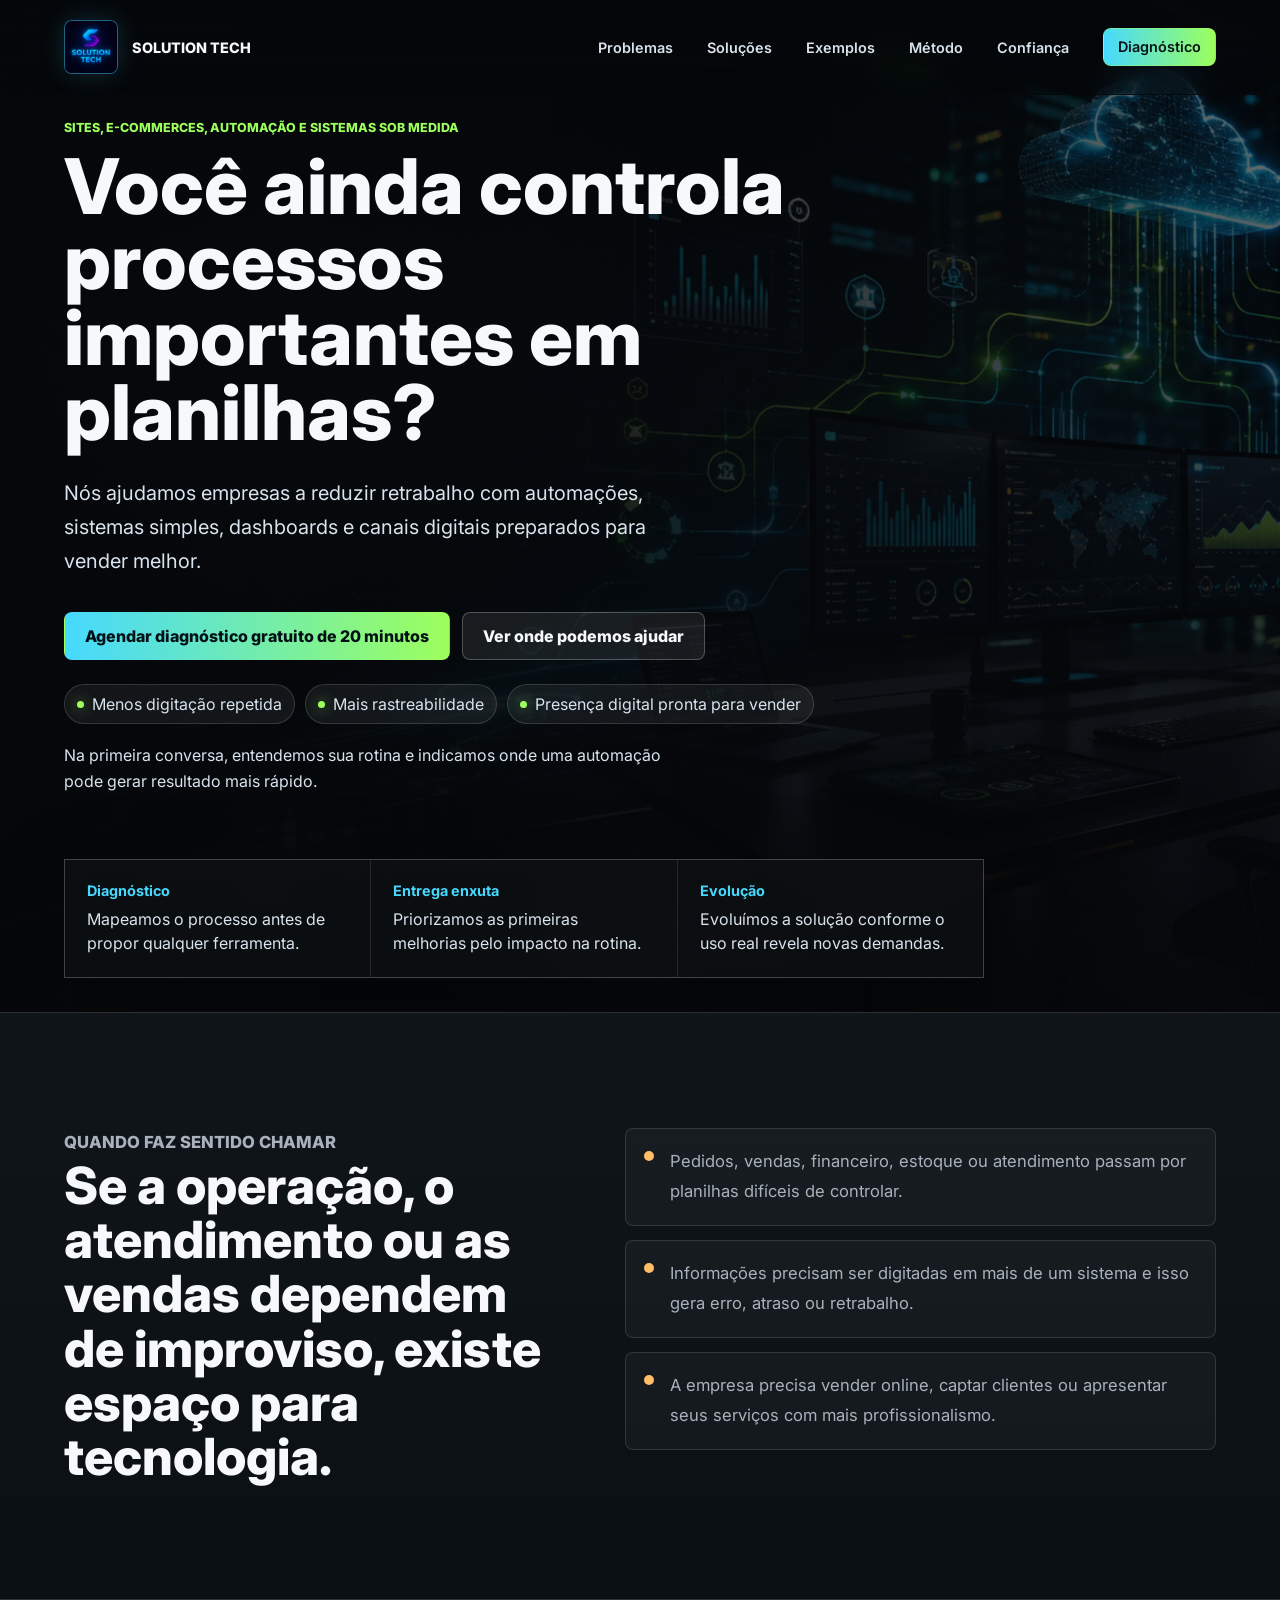
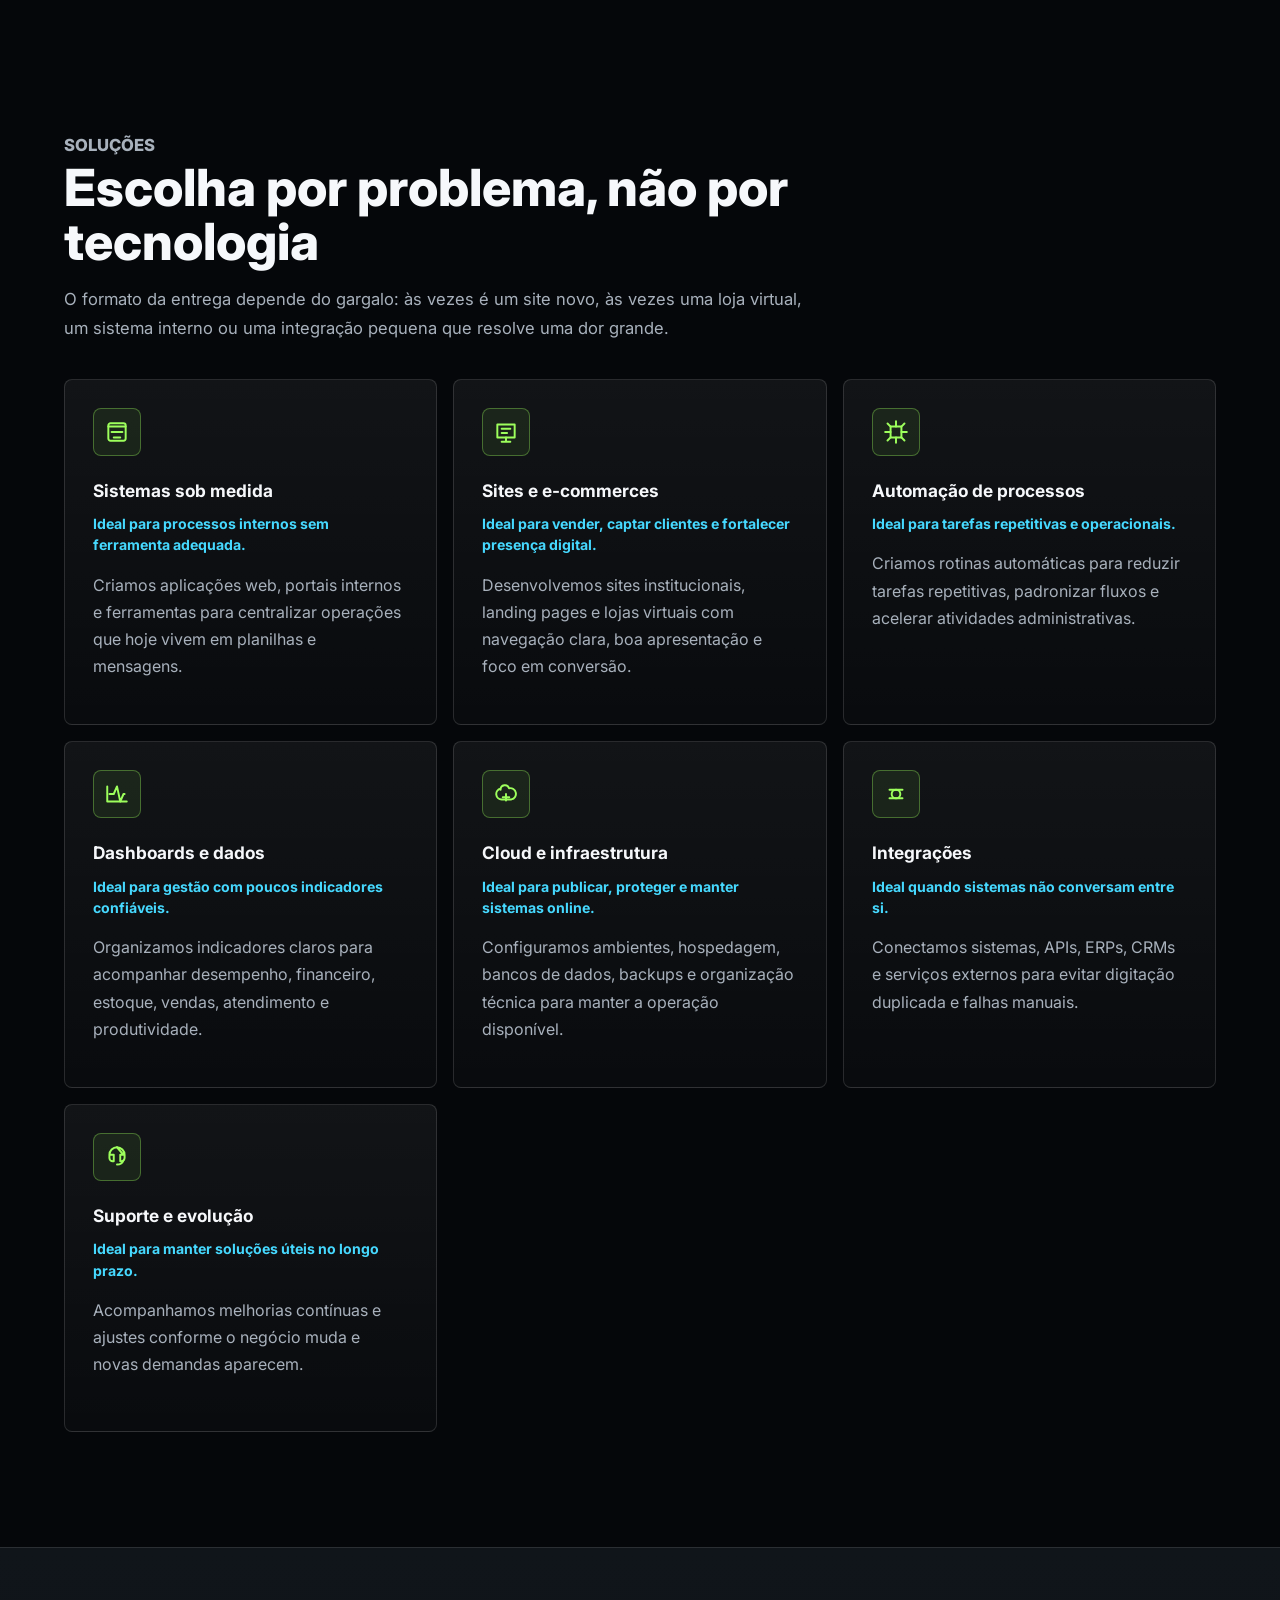
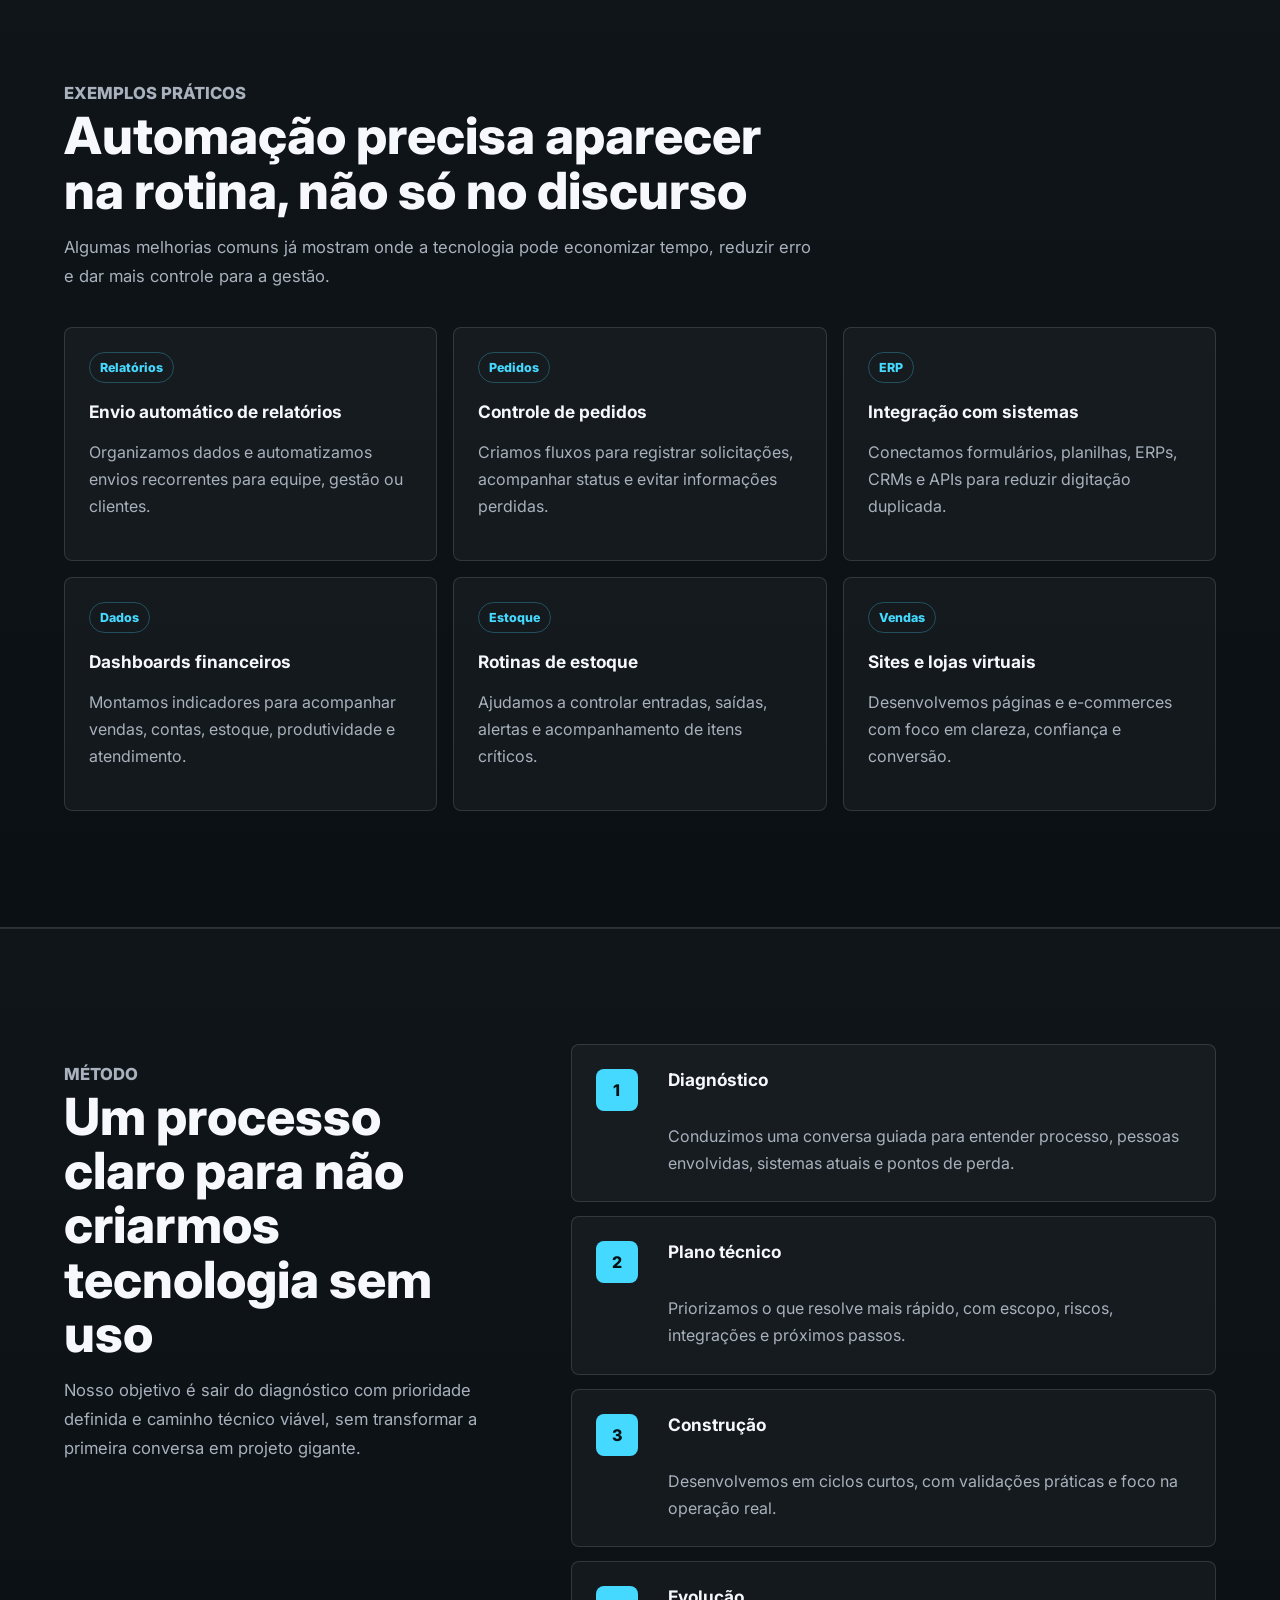
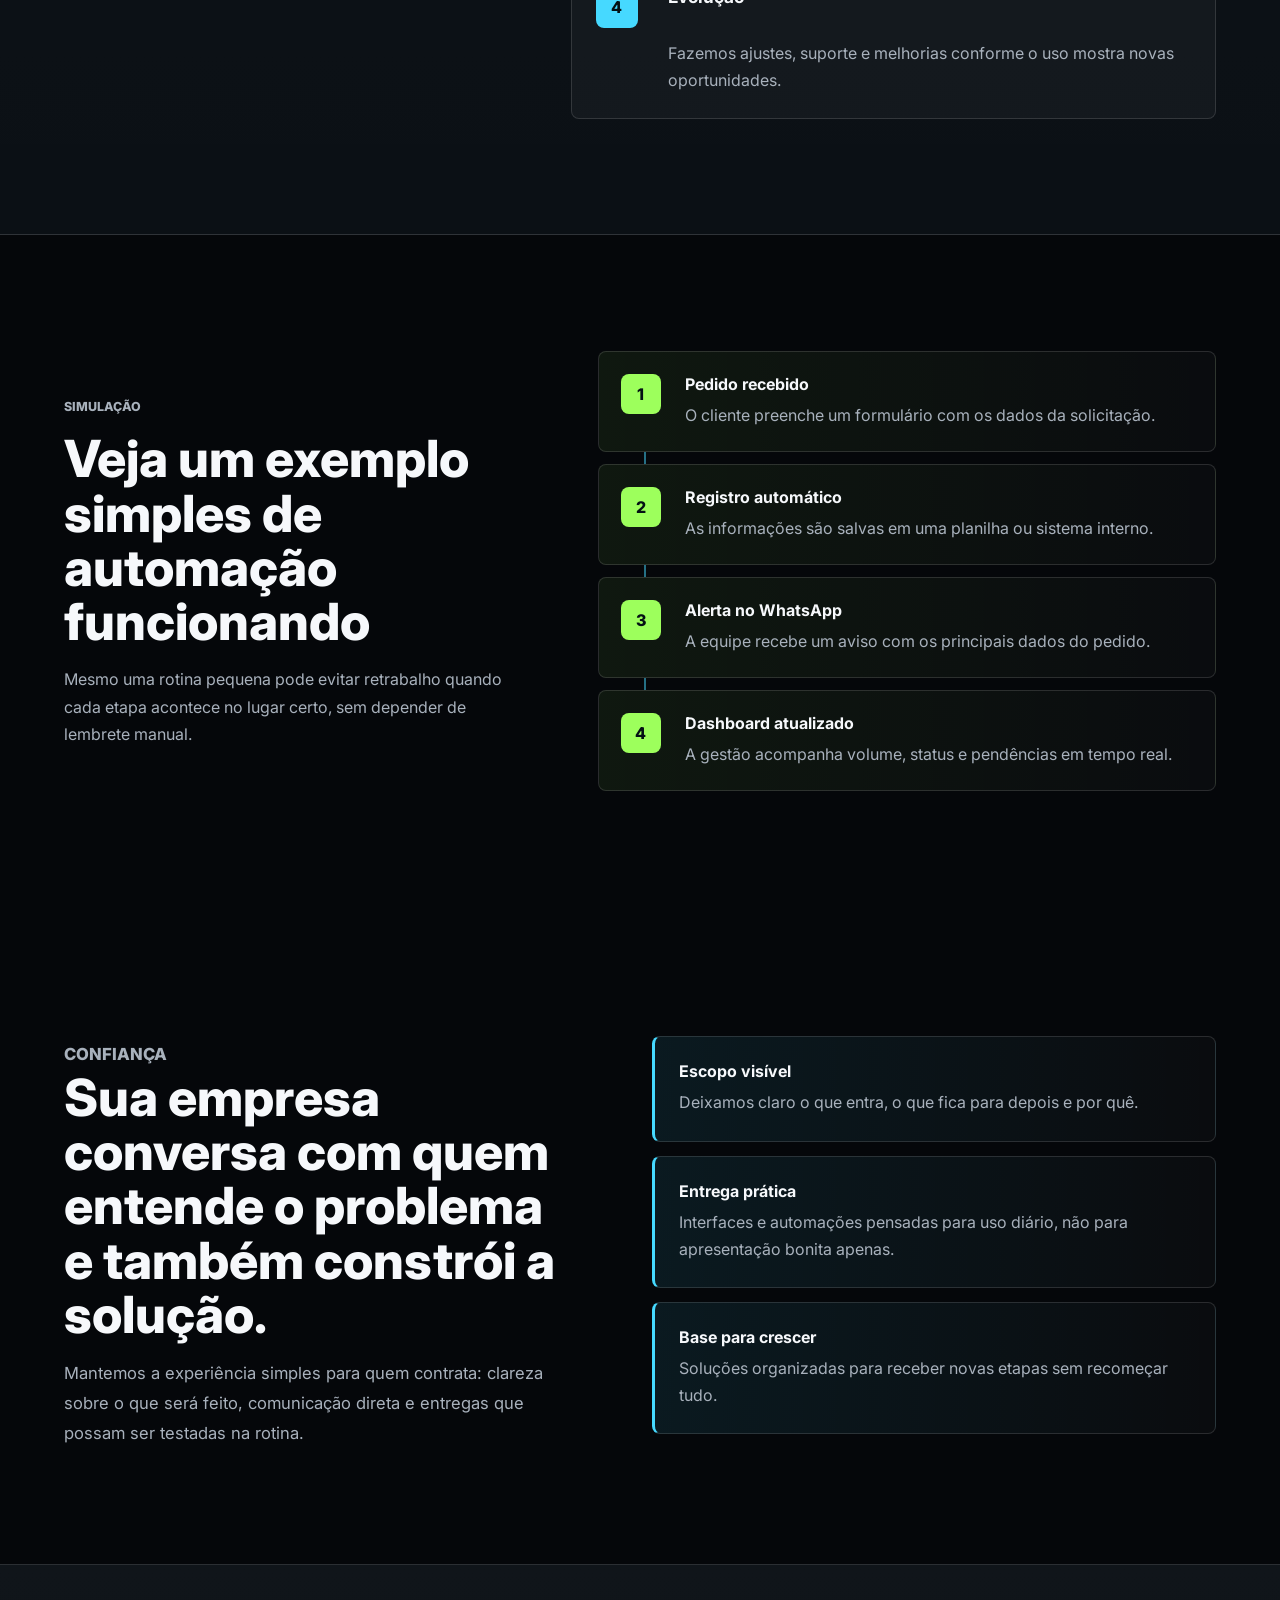
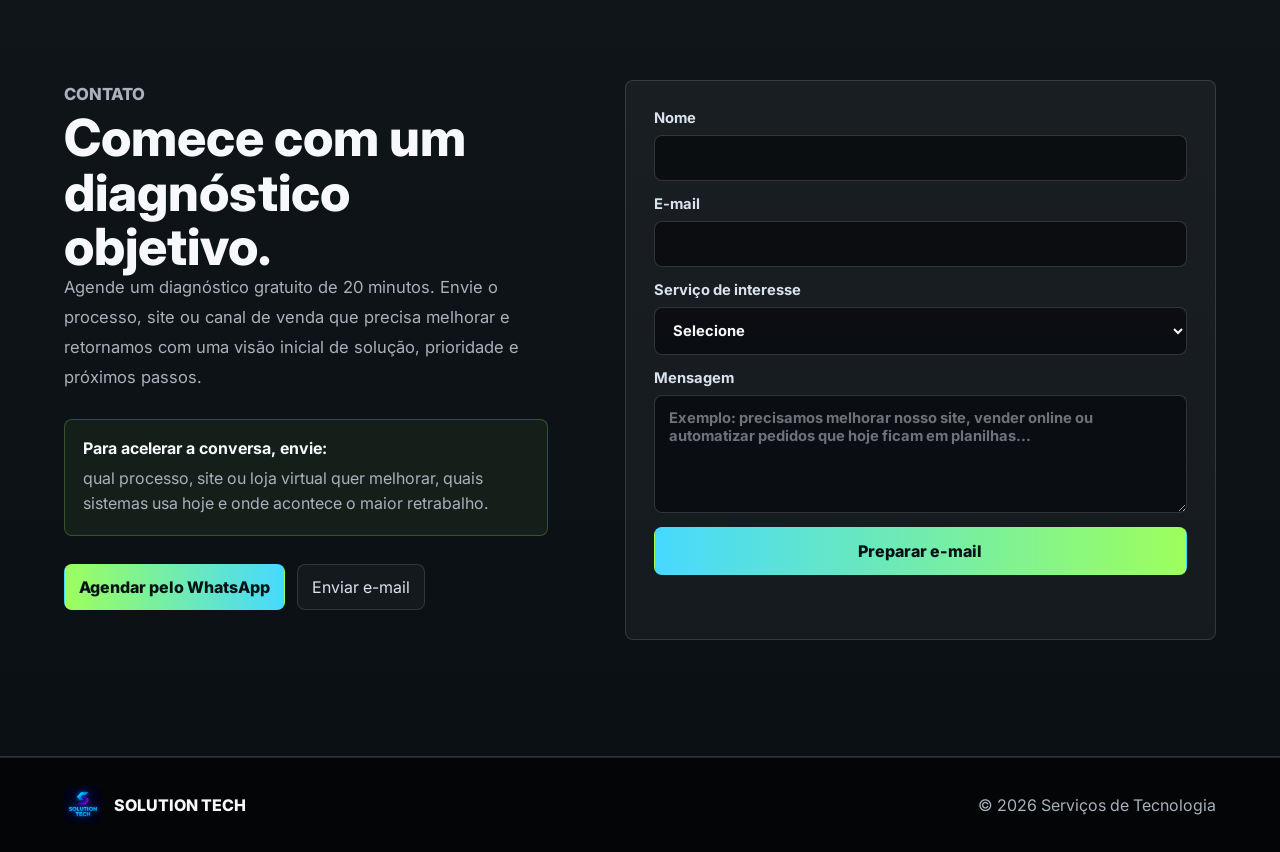
==== commit f444c327: "Add Solution Tech logo" ====
--- a/index.html
+++ b/index.html
@@ -13,7 +13,9 @@
 <body>
   <header class="site-header" data-header>
     <a class="brand" href="#inicio" aria-label="SOLUTION TECH">
-      <span class="brand-mark">ST</span>
+      <span class="brand-mark">
+        <img src="assets/solution-tech-logo.png" alt="">
+      </span>
       <span>SOLUTION TECH</span>
     </a>
 
@@ -338,7 +340,10 @@
   </main>
 
   <footer class="site-footer">
-    <span>SOLUTION TECH</span>
+    <span class="footer-brand">
+      <img src="assets/solution-tech-logo.png" alt="">
+      SOLUTION TECH
+    </span>
     <span>© <span data-year></span> Serviços de Tecnologia</span>
   </footer>
 
--- a/styles.css
+++ b/styles.css
@@ -74,7 +74,7 @@
 .brand {
   display: inline-flex;
   align-items: center;
-  gap: 12px;
+  gap: 14px;
   min-width: max-content;
   font-size: 0.9rem;
   font-weight: 800;
@@ -82,14 +82,20 @@
 
 .brand-mark {
   display: grid;
-  width: 40px;
-  height: 40px;
+  width: 54px;
+  height: 54px;
   place-items: center;
-  border: 1px solid rgba(70, 217, 255, 0.55);
-  border-radius: 8px;
-  color: var(--lime);
-  background: rgba(70, 217, 255, 0.08);
-  box-shadow: 0 0 24px rgba(70, 217, 255, 0.14);
+  overflow: hidden;
+  border: 1px solid rgba(70, 217, 255, 0.44);
+  border-radius: 8px;
+  background: #020718;
+  box-shadow: 0 0 24px rgba(70, 217, 255, 0.18);
+}
+
+.brand-mark img {
+  width: 100%;
+  height: 100%;
+  object-fit: cover;
 }
 
 .site-nav {
@@ -728,12 +734,28 @@
 .site-footer {
   display: flex;
   flex-wrap: wrap;
+  align-items: center;
   justify-content: space-between;
   gap: 12px;
   padding: 28px clamp(20px, 5vw, 72px);
   color: var(--muted);
   border-top: 1px solid var(--line);
   background: #030506;
+}
+
+.footer-brand {
+  display: inline-flex;
+  align-items: center;
+  gap: 12px;
+  color: var(--text);
+  font-weight: 800;
+}
+
+.footer-brand img {
+  width: 38px;
+  height: 38px;
+  border-radius: 8px;
+  object-fit: cover;
 }
 
 @media (max-width: 900px) {
@@ -801,6 +823,11 @@
     font-size: 0.78rem;
   }
 
+  .brand-mark {
+    width: 46px;
+    height: 46px;
+  }
+
   .hero {
     padding-bottom: 24px;
   }
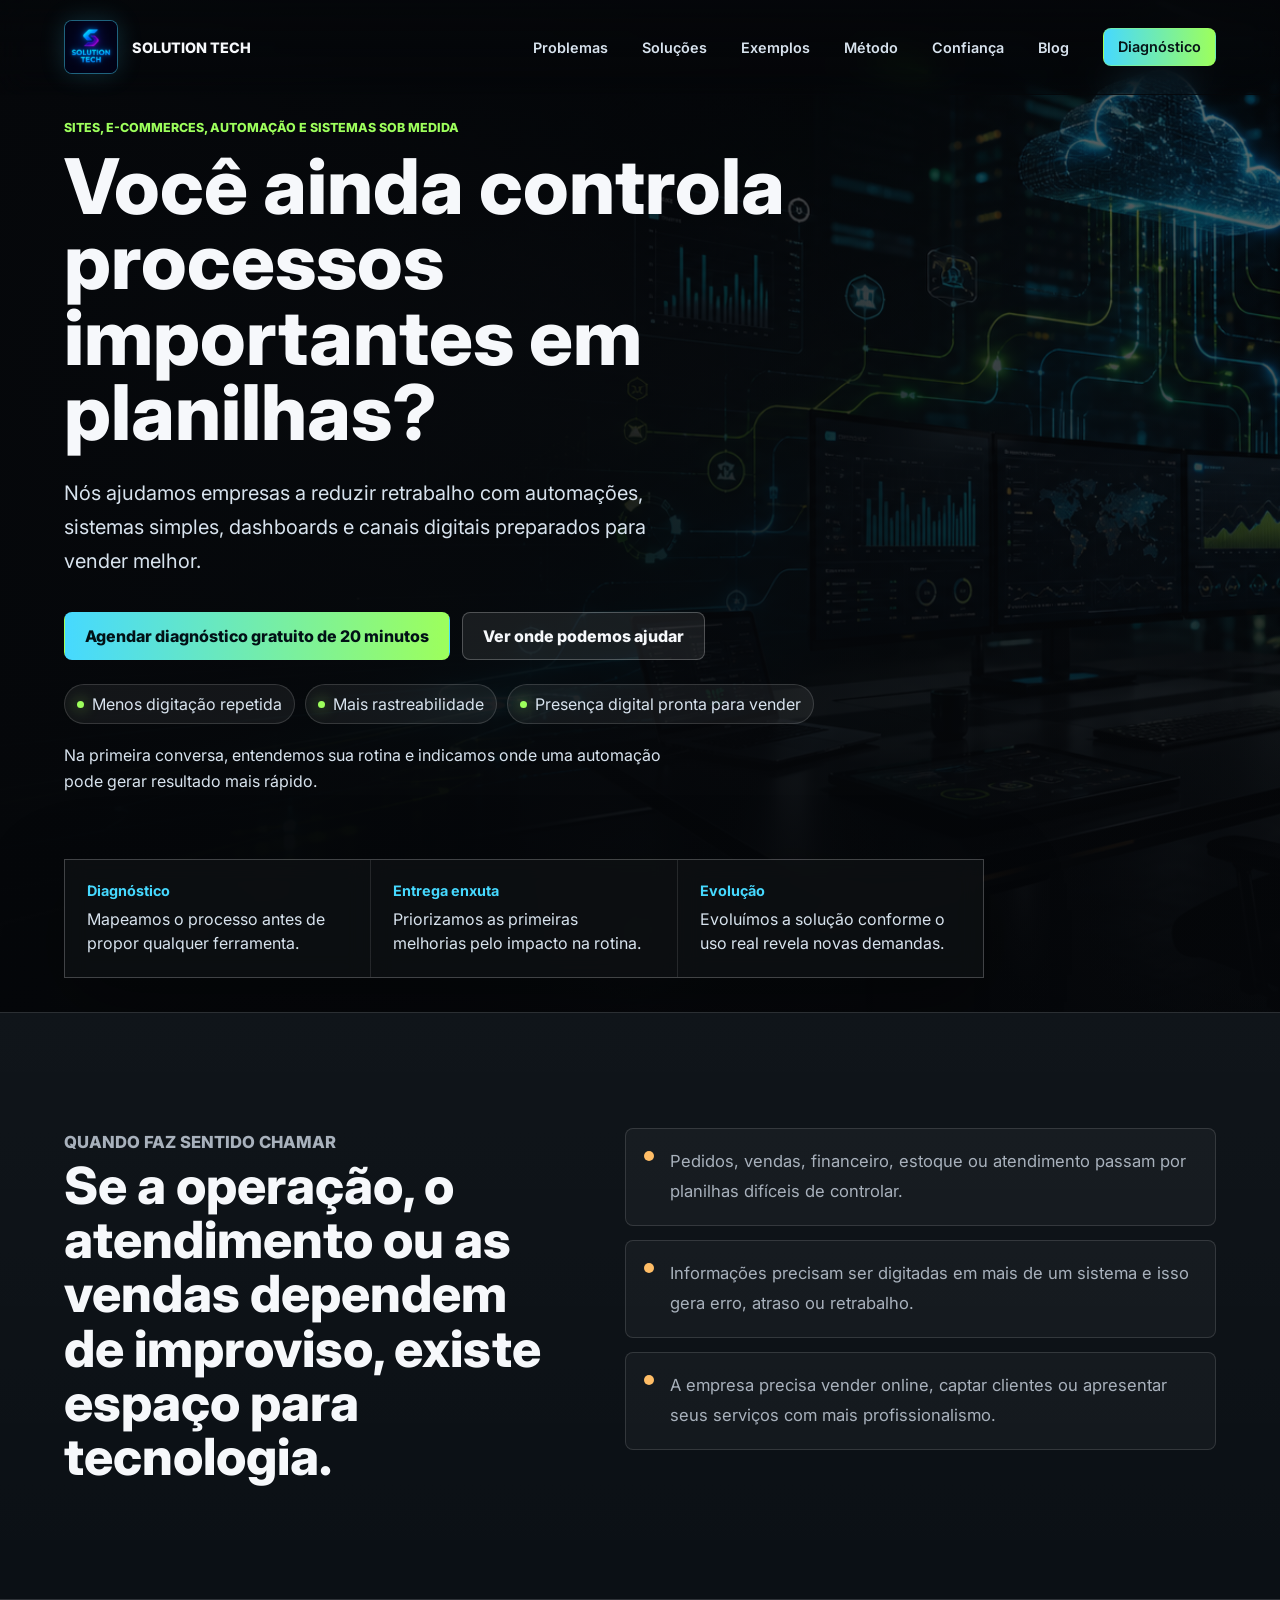
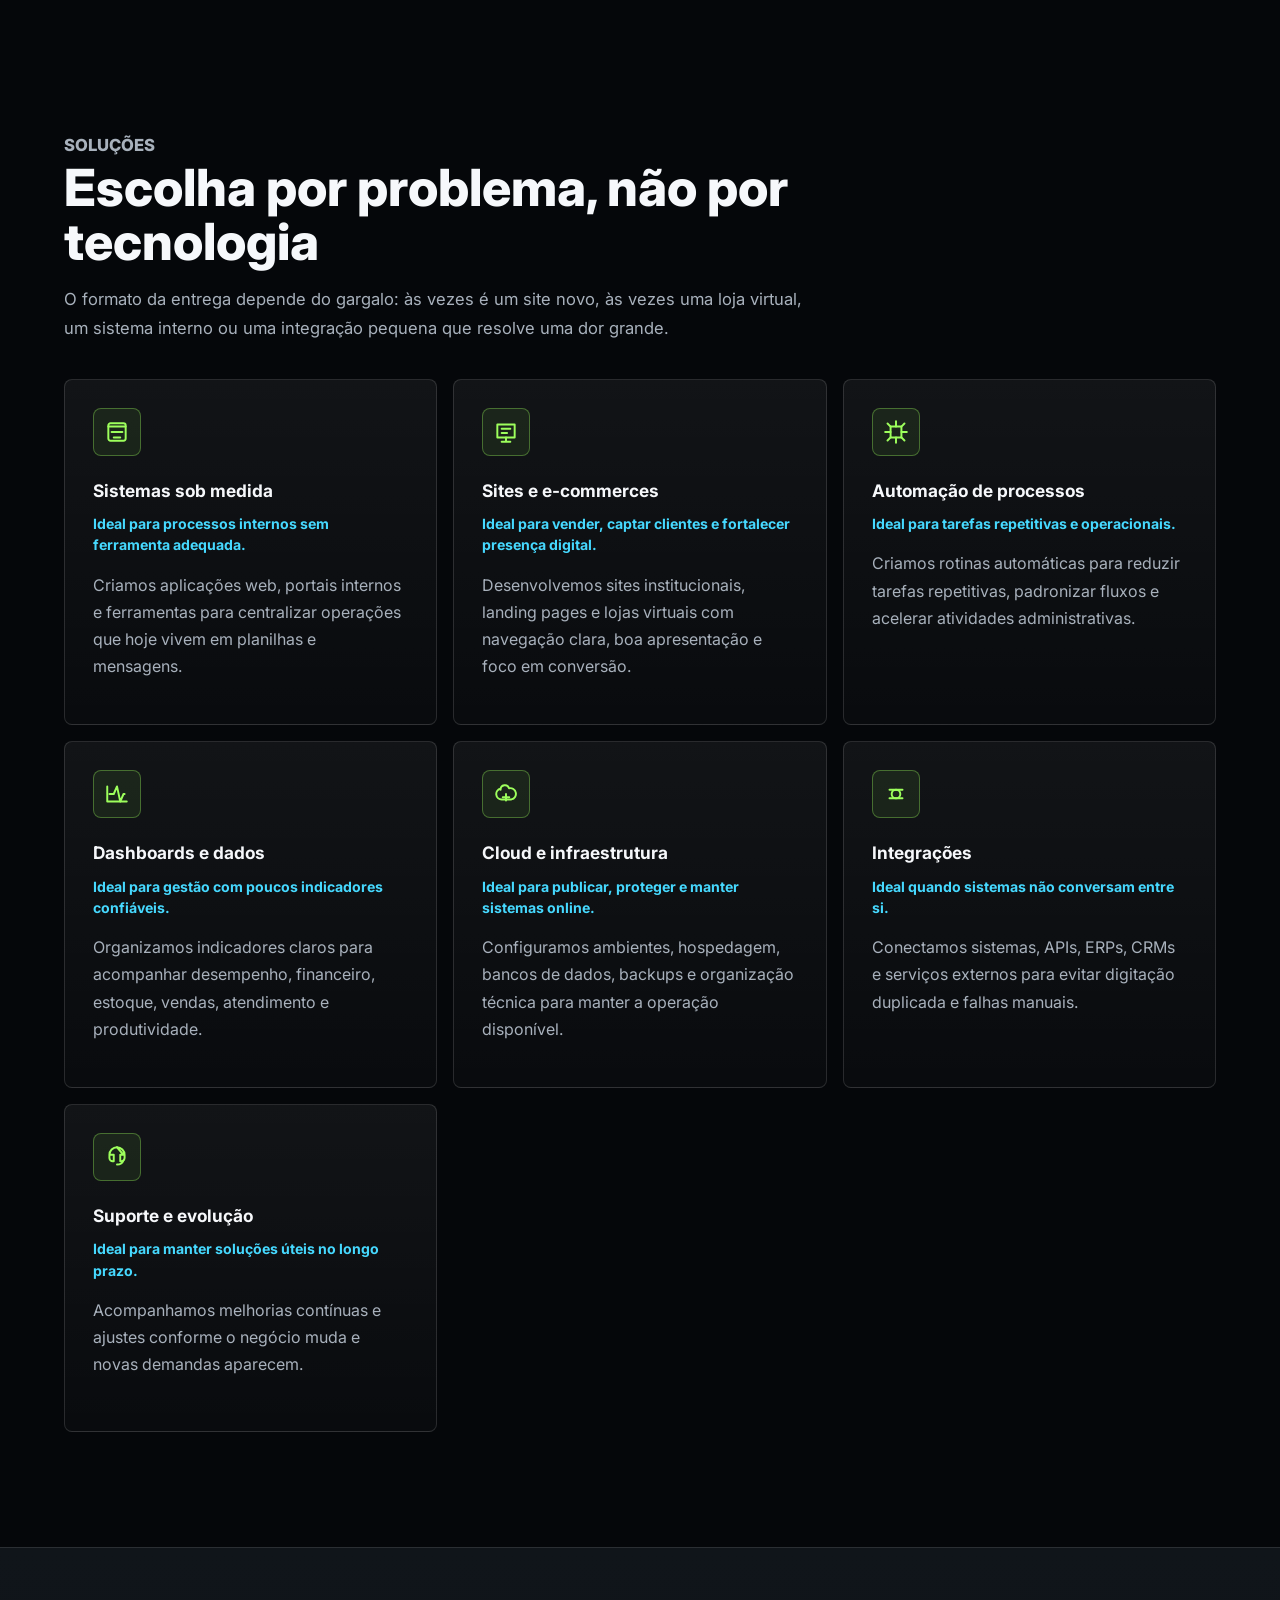
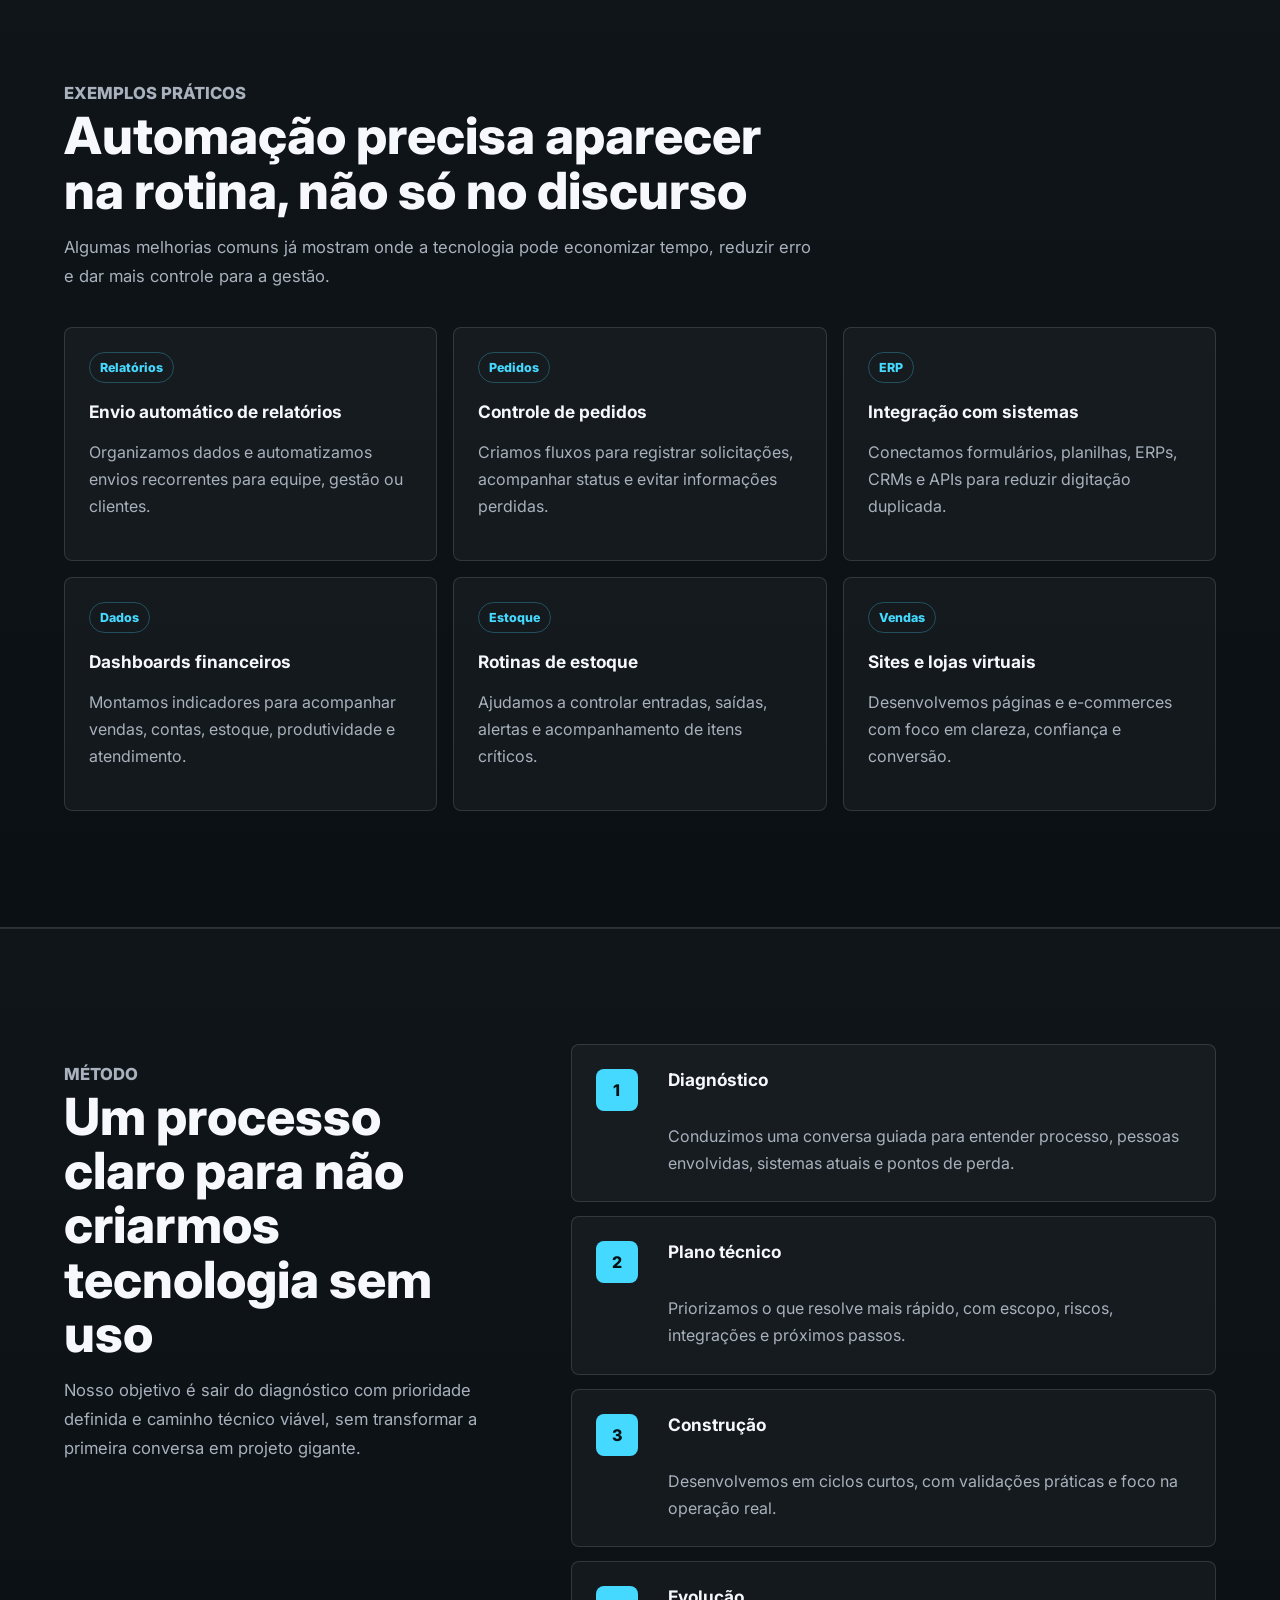
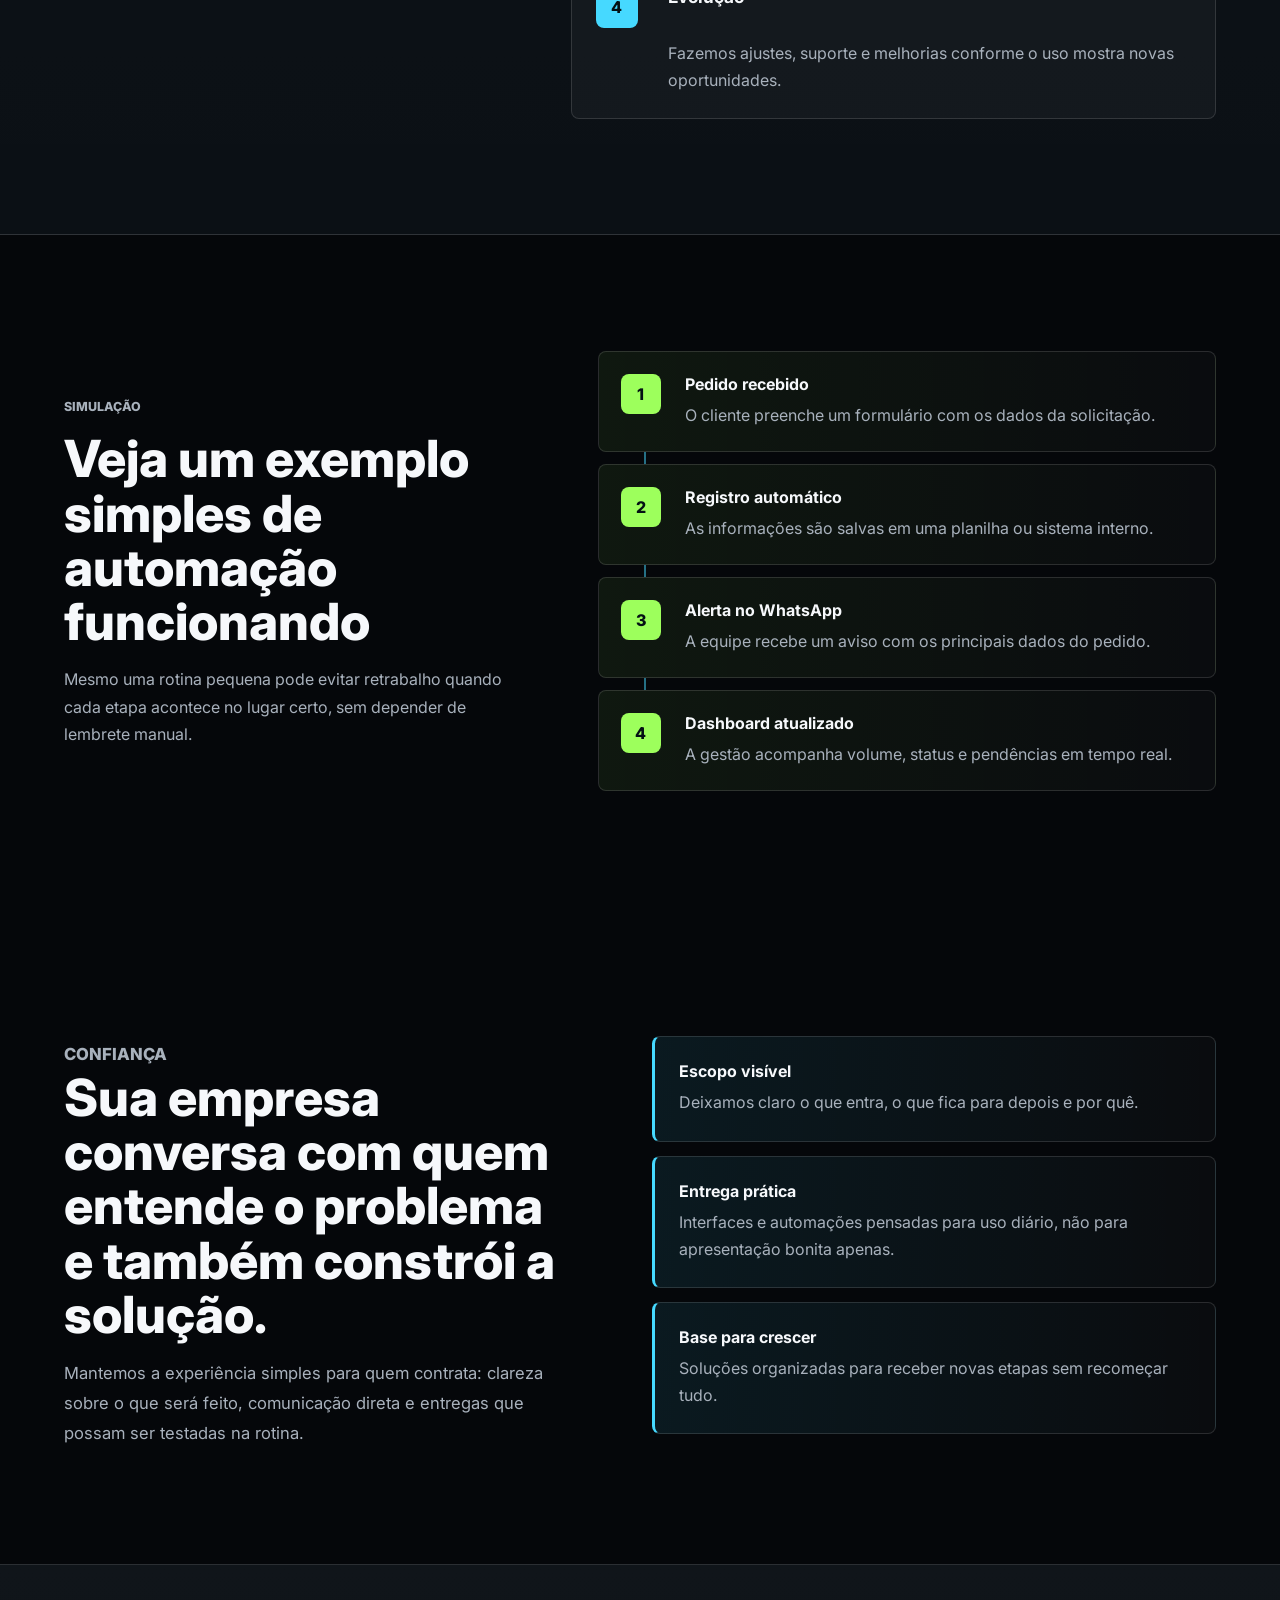
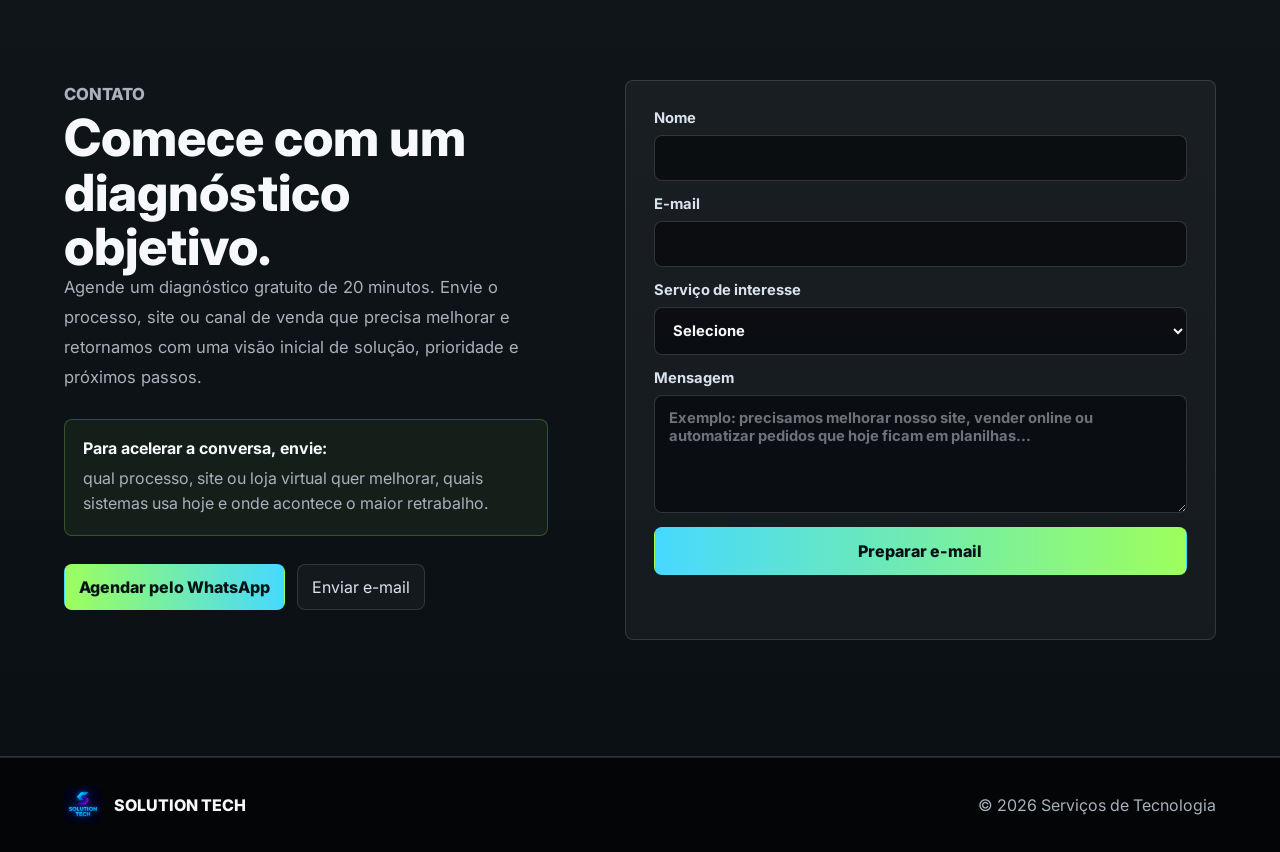
==== commit 99405297: "Add blog page" ====
--- a/index.html
+++ b/index.html
@@ -31,6 +31,7 @@
       <a href="#exemplos">Exemplos</a>
       <a href="#metodo">Método</a>
       <a href="#prova">Confiança</a>
+      <a href="blog.html">Blog</a>
       <a class="nav-cta" href="#contato">Diagnóstico</a>
     </nav>
   </header>
@@ -302,7 +303,7 @@
             <span>qual processo, site ou loja virtual quer melhorar, quais sistemas usa hoje e onde acontece o maior retrabalho.</span>
           </div>
           <div class="contact-links">
-            <a class="contact-whatsapp" href="https://wa.me/5517991218819?text=Ol%C3%A1%2C%20conhecemos%20a%20SOLUTION%20TECH%20pelo%20site.%20Gostar%C3%ADamos%20de%20agendar%20um%20diagn%C3%B3stico%20gratuito%20de%2020%20minutos%20para%20entender%20como%20reduzir%20retrabalho%20na%20nossa%20empresa." target="_blank" rel="noreferrer">Agendar pelo WhatsApp</a>
+            <a class="contact-whatsapp" href="https://wa.me/5517992321782?text=Ol%C3%A1%2C%20conhecemos%20a%20SOLUTION%20TECH%20pelo%20site.%20Gostar%C3%ADamos%20de%20agendar%20um%20diagn%C3%B3stico%20gratuito%20de%2020%20minutos%20para%20entender%20como%20reduzir%20retrabalho%20na%20nossa%20empresa." target="_blank" rel="noreferrer">Agendar pelo WhatsApp</a>
             <a href="mailto:daniela.suppino@gmail.com">Enviar e-mail</a>
           </div>
         </div>
--- a/styles.css
+++ b/styles.css
@@ -729,6 +729,201 @@
   margin: 0;
   color: var(--lime);
   line-height: 1.5;
+}
+
+.blog-page {
+  padding-top: 120px;
+}
+
+.blog-article {
+  width: min(900px, calc(100% - 40px));
+  margin: 0 auto;
+}
+
+.blog-hero {
+  padding: clamp(54px, 8vw, 94px) 0 64px;
+  border-bottom: 1px solid var(--line);
+}
+
+.breadcrumbs {
+  display: flex;
+  flex-wrap: wrap;
+  gap: 10px;
+  margin-bottom: 30px;
+  color: var(--muted);
+  font-size: 0.86rem;
+}
+
+.breadcrumbs a,
+.breadcrumbs strong {
+  color: var(--soft);
+}
+
+.breadcrumbs span::before,
+.breadcrumbs strong::before {
+  margin-right: 10px;
+  color: var(--muted);
+  content: "/";
+}
+
+.keyword-row {
+  display: flex;
+  flex-wrap: wrap;
+  gap: 10px;
+  margin-bottom: 24px;
+}
+
+.keyword-row span,
+.article-taxonomy span {
+  display: inline-flex;
+  align-items: center;
+  min-height: 30px;
+  padding: 7px 12px;
+  border: 1px solid rgba(70, 217, 255, 0.28);
+  border-radius: 999px;
+  color: var(--cyan);
+  background: rgba(70, 217, 255, 0.08);
+  font-size: 0.82rem;
+  font-weight: 700;
+}
+
+.blog-hero h1 {
+  max-width: 840px;
+  margin: 0;
+  font-size: clamp(2.45rem, 5vw, 4.8rem);
+  line-height: 1.04;
+}
+
+.blog-subtitle {
+  max-width: 780px;
+  margin: 26px 0 0;
+  color: var(--soft);
+  font-size: clamp(1.08rem, 2vw, 1.32rem);
+  line-height: 1.7;
+}
+
+.article-meta,
+.read-counter,
+.article-taxonomy {
+  display: flex;
+  flex-wrap: wrap;
+  align-items: center;
+  gap: 12px 18px;
+}
+
+.article-meta {
+  margin-top: 34px;
+  padding-top: 24px;
+  border-top: 1px solid var(--line);
+  color: var(--soft);
+}
+
+.author-badge {
+  display: grid;
+  width: 38px;
+  height: 38px;
+  place-items: center;
+  border-radius: 999px;
+  color: #041114;
+  font-weight: 800;
+  background: var(--lime);
+}
+
+.read-counter {
+  margin-top: 20px;
+  color: var(--soft);
+}
+
+.read-counter strong {
+  color: var(--text);
+}
+
+.article-taxonomy {
+  margin-top: 22px;
+}
+
+.article-taxonomy span {
+  color: var(--soft);
+  border-color: var(--line);
+  background: rgba(255, 255, 255, 0.035);
+}
+
+.article-body {
+  padding: clamp(54px, 8vw, 86px) 0;
+}
+
+.article-body p,
+.article-body li {
+  color: var(--soft);
+  font-size: 1.08rem;
+  line-height: 1.85;
+}
+
+.article-body p {
+  margin: 0 0 22px;
+}
+
+.article-body h2 {
+  margin: 54px 0 18px;
+  font-size: clamp(1.75rem, 3vw, 2.5rem);
+}
+
+.article-body ul {
+  display: grid;
+  gap: 12px;
+  margin: 0 0 24px;
+  padding-left: 22px;
+}
+
+.article-callout,
+.article-cta {
+  margin: 44px 0;
+  padding: clamp(24px, 4vw, 34px);
+  border: 1px solid rgba(157, 255, 92, 0.28);
+  border-radius: 8px;
+  background: linear-gradient(135deg, rgba(157, 255, 92, 0.1), rgba(70, 217, 255, 0.06));
+}
+
+.article-callout strong {
+  display: block;
+  margin-bottom: 10px;
+  color: var(--lime);
+  text-transform: uppercase;
+  font-size: 0.8rem;
+}
+
+.article-callout h2,
+.article-cta h2 {
+  margin-top: 0;
+}
+
+.article-callout .button {
+  width: fit-content;
+}
+
+.article-flow {
+  display: grid;
+  gap: 12px;
+  margin: 28px 0 12px;
+}
+
+.article-flow div {
+  padding: 20px;
+  border: 1px solid var(--line);
+  border-left: 3px solid var(--cyan);
+  border-radius: 8px;
+  background: rgba(255, 255, 255, 0.035);
+}
+
+.article-flow strong,
+.article-flow span {
+  display: block;
+}
+
+.article-flow span {
+  margin-top: 6px;
+  color: var(--muted);
+  line-height: 1.65;
 }
 
 .site-footer {
@@ -864,4 +1059,12 @@
     grid-template-columns: 42px minmax(0, 1fr);
     padding: 20px;
   }
-}
+
+  .blog-page {
+    padding-top: 96px;
+  }
+
+  .article-callout .button {
+    width: 100%;
+  }
+}
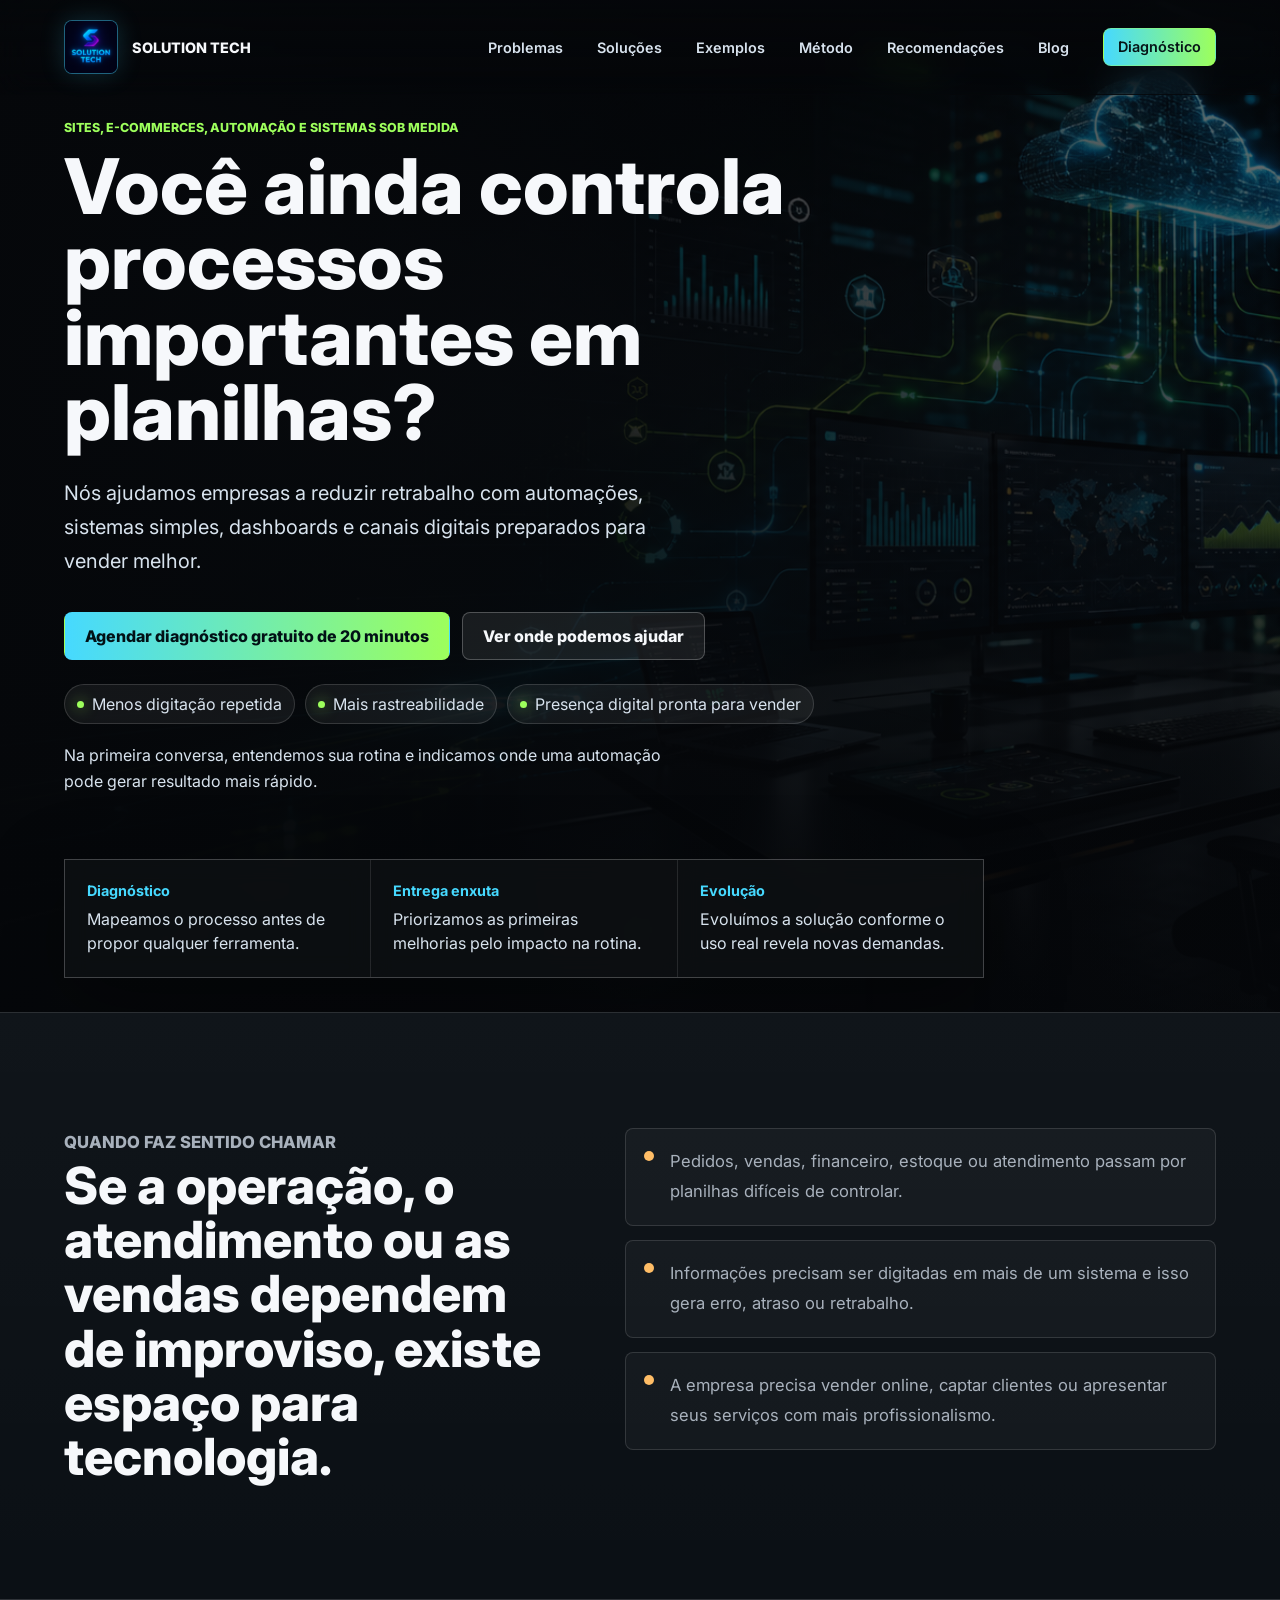
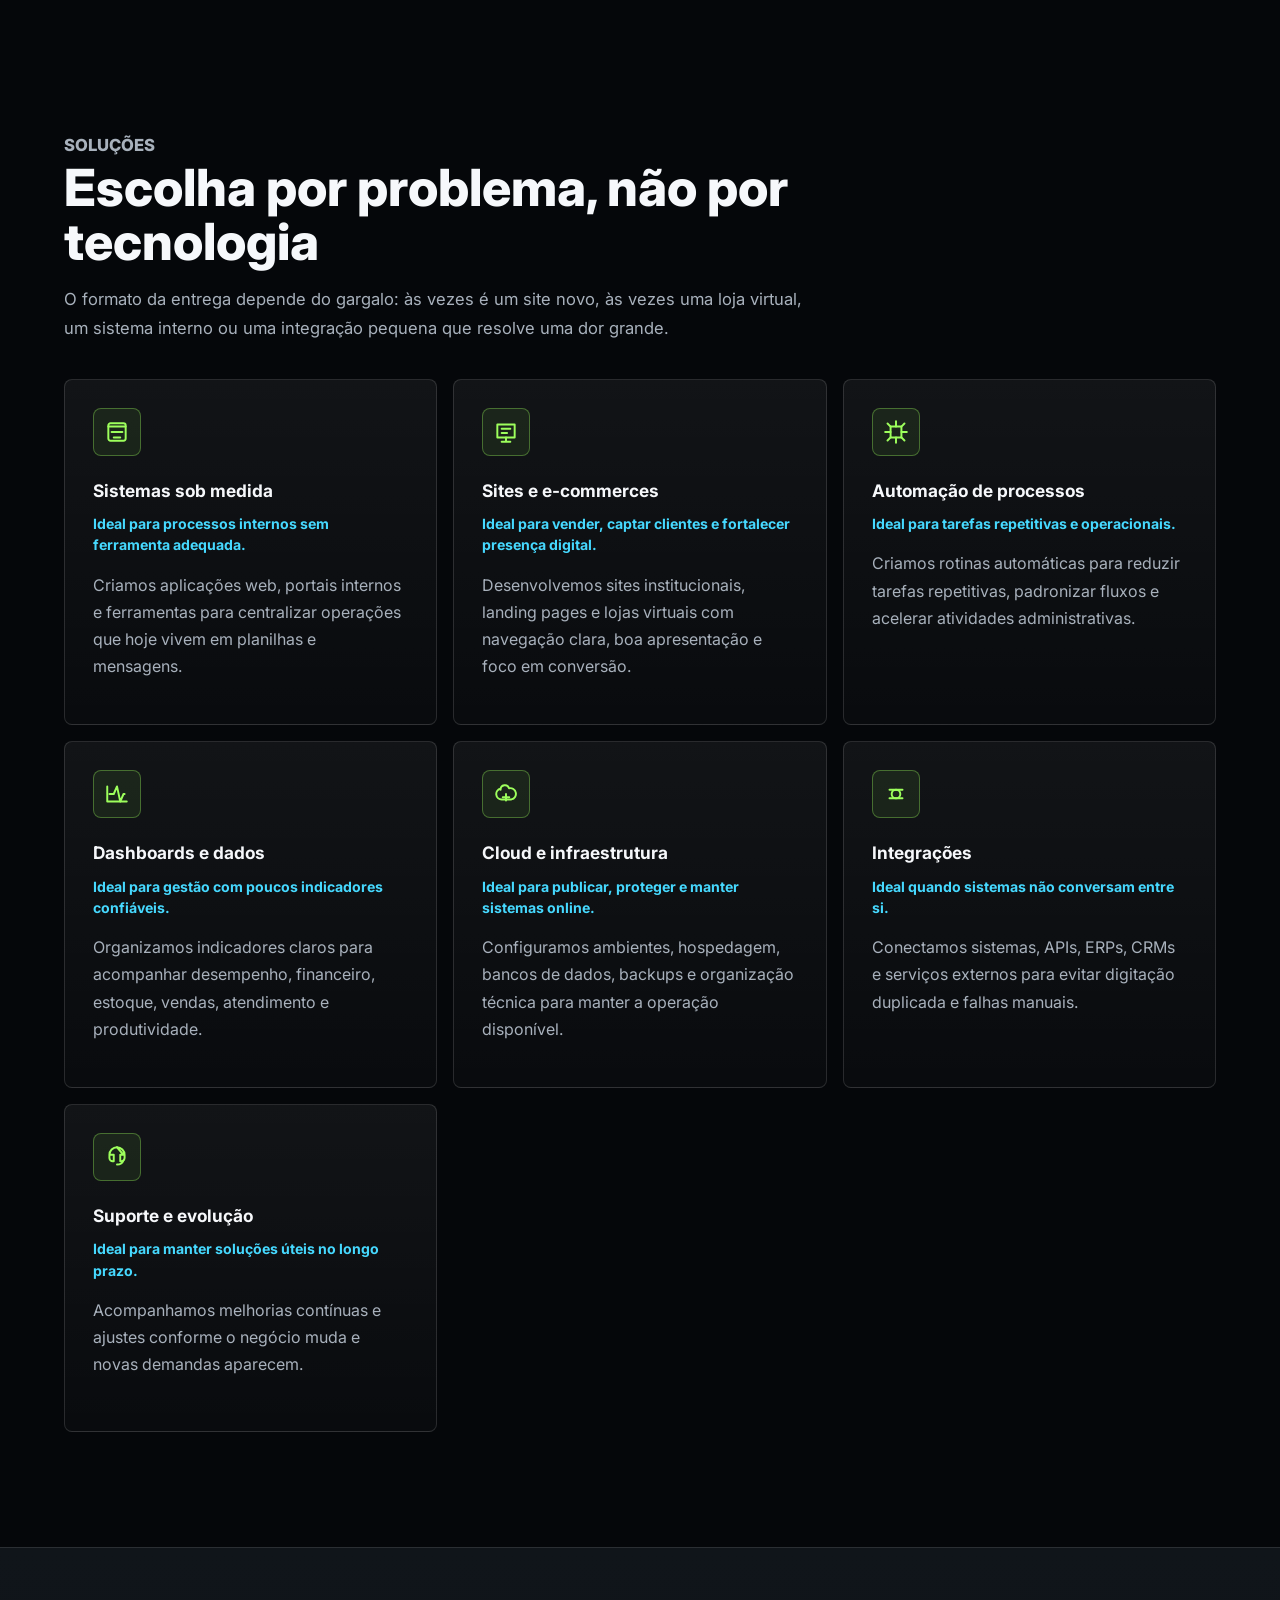
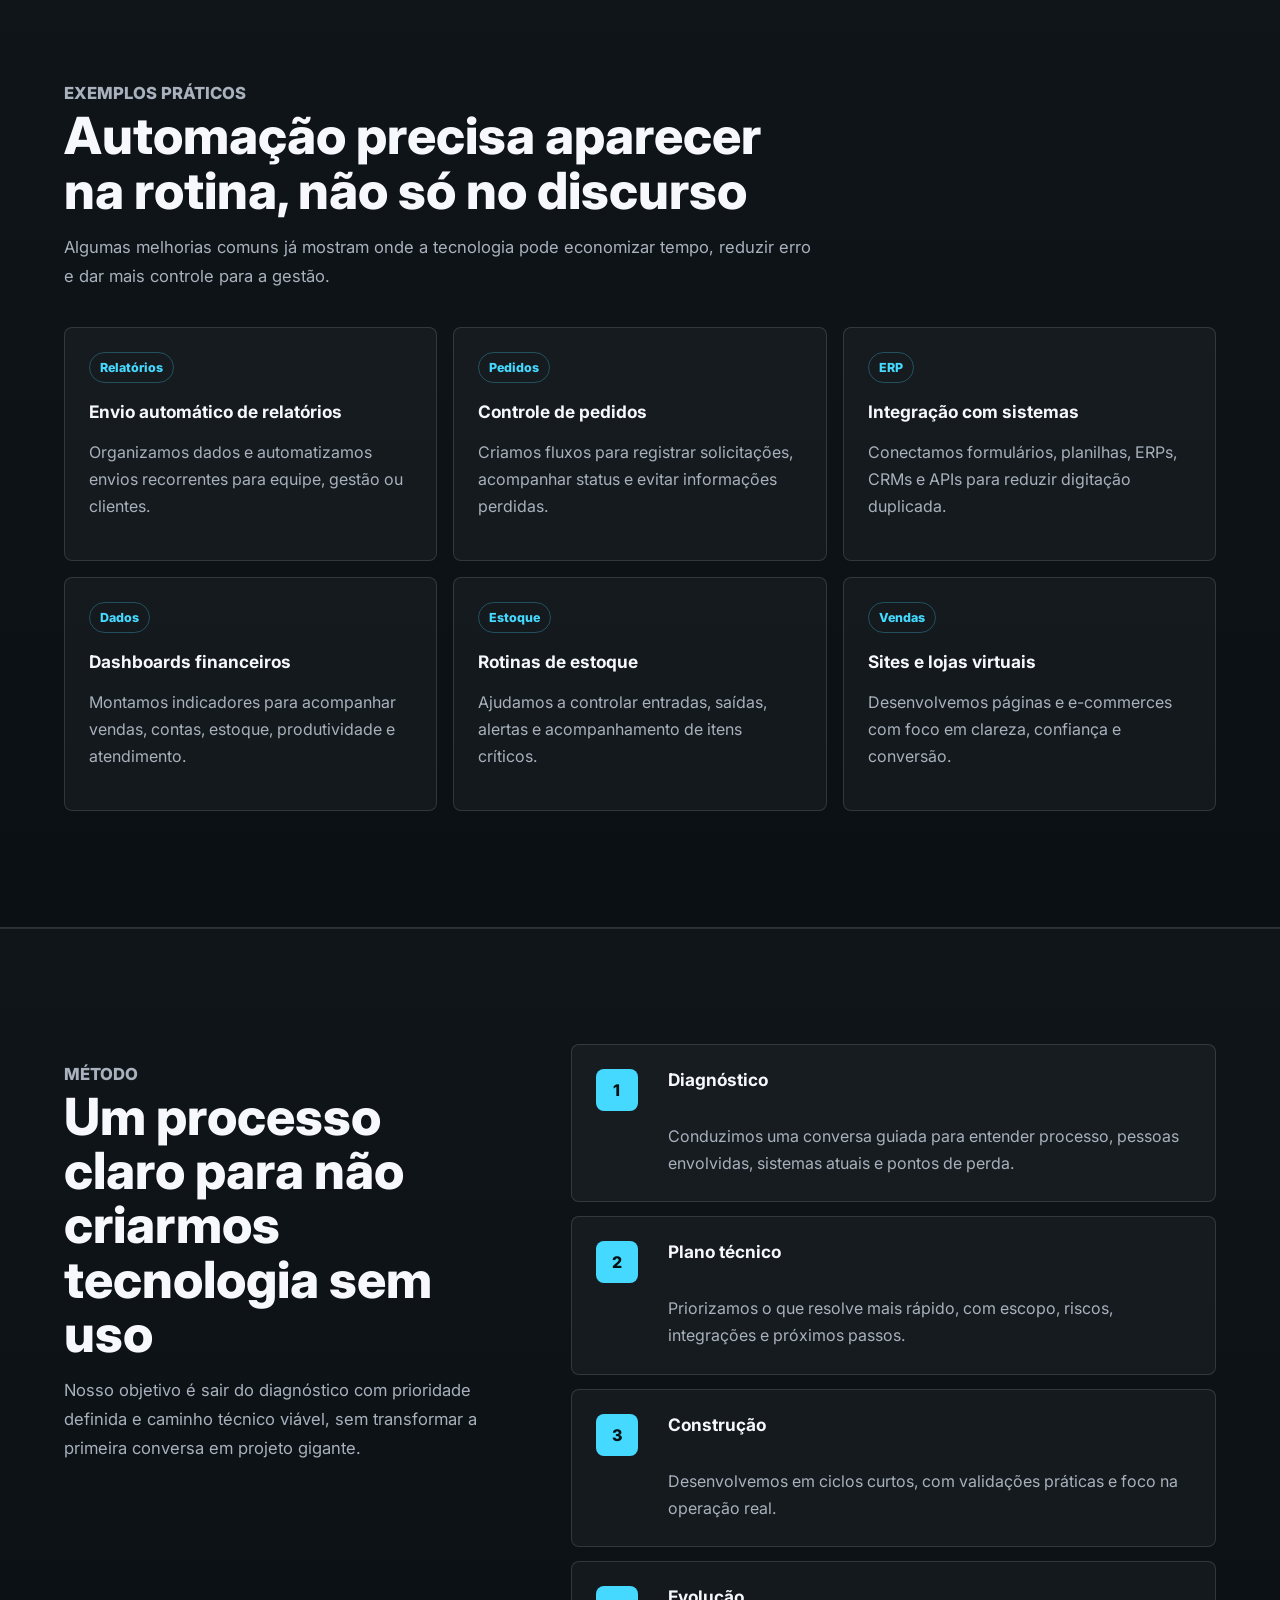
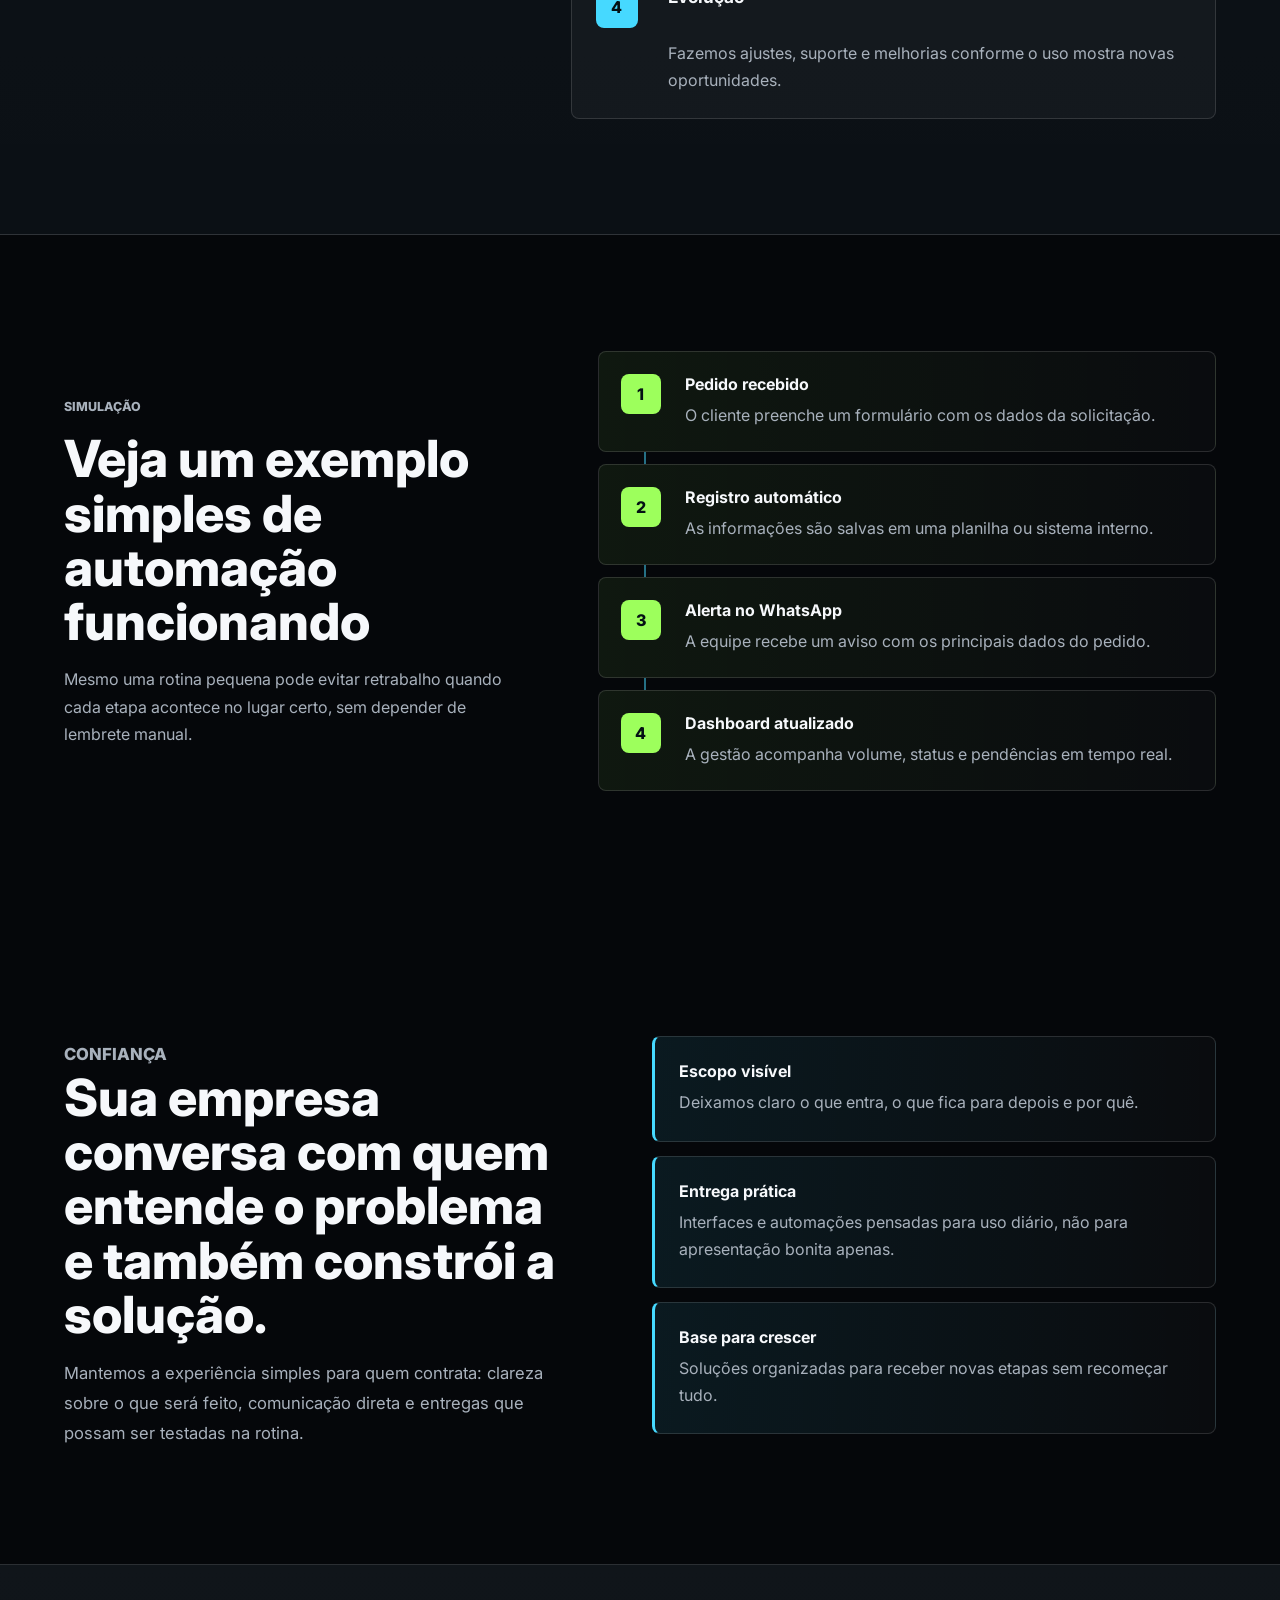
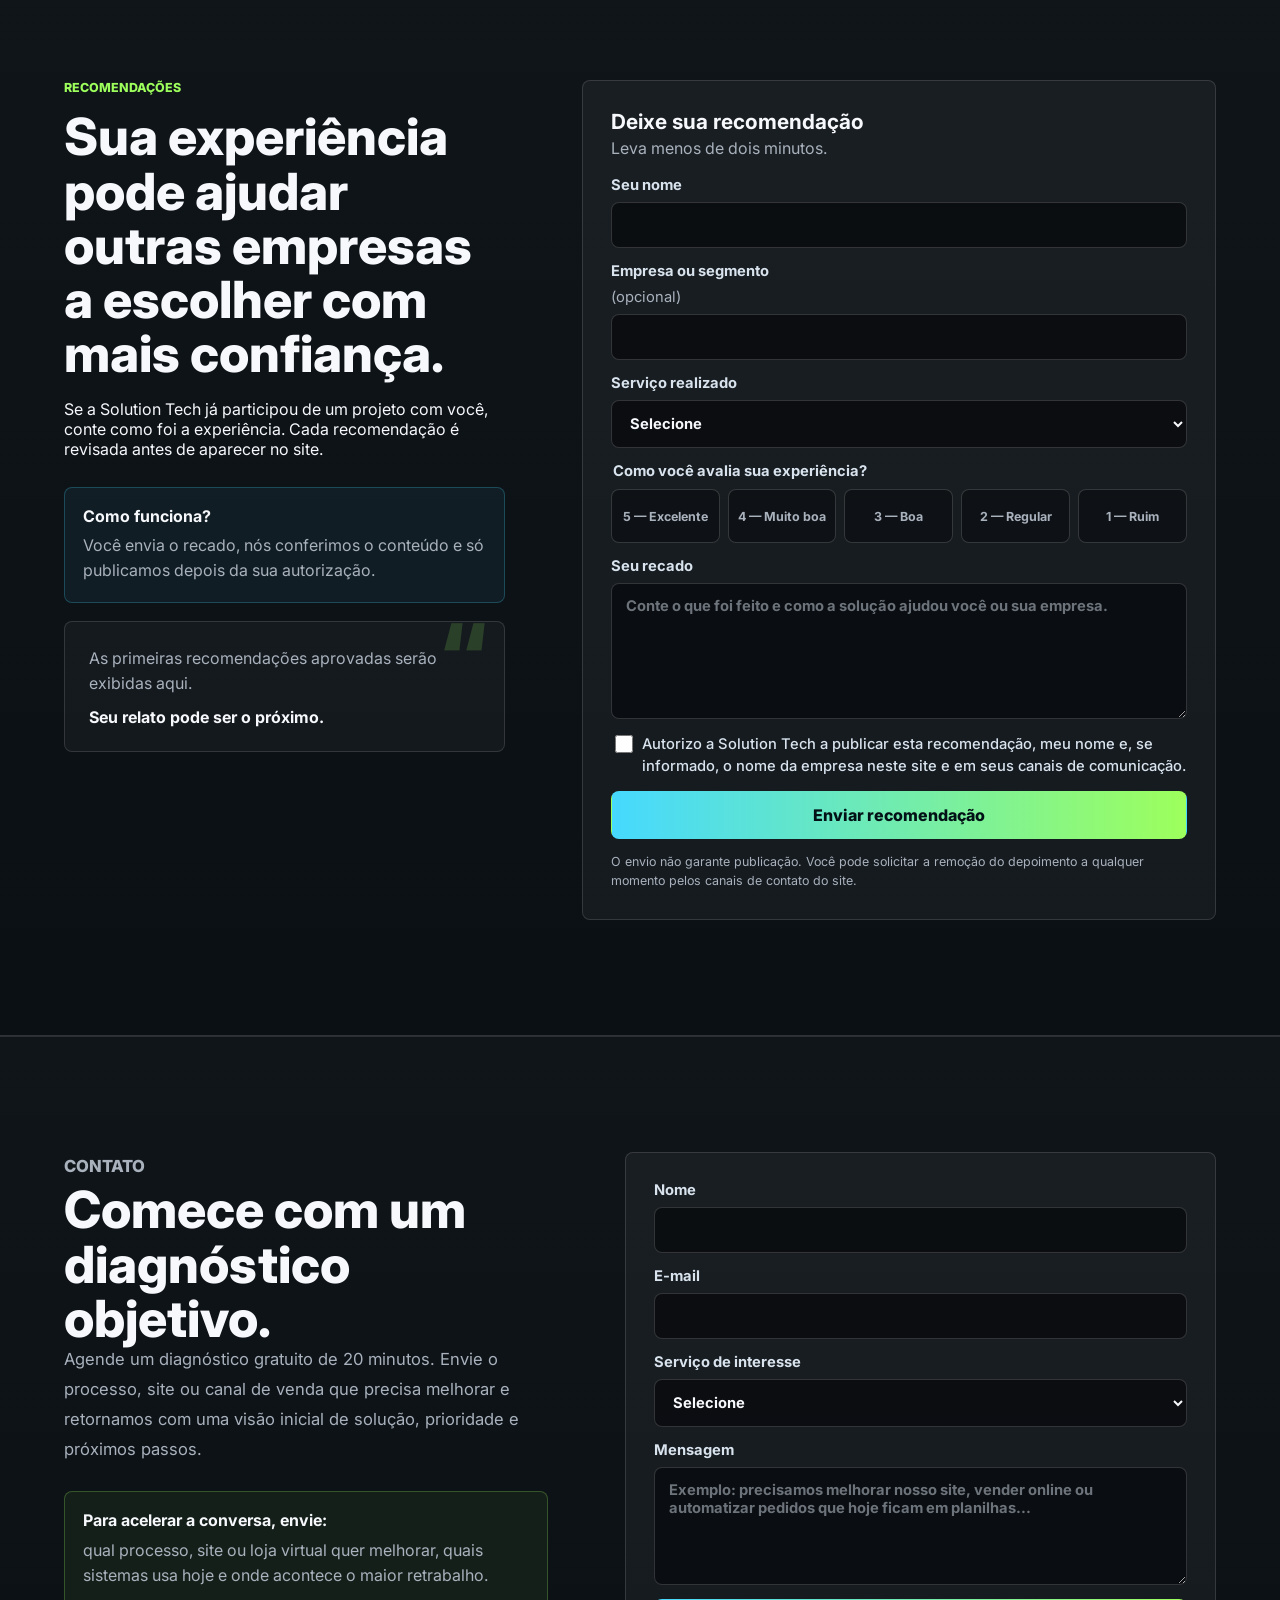
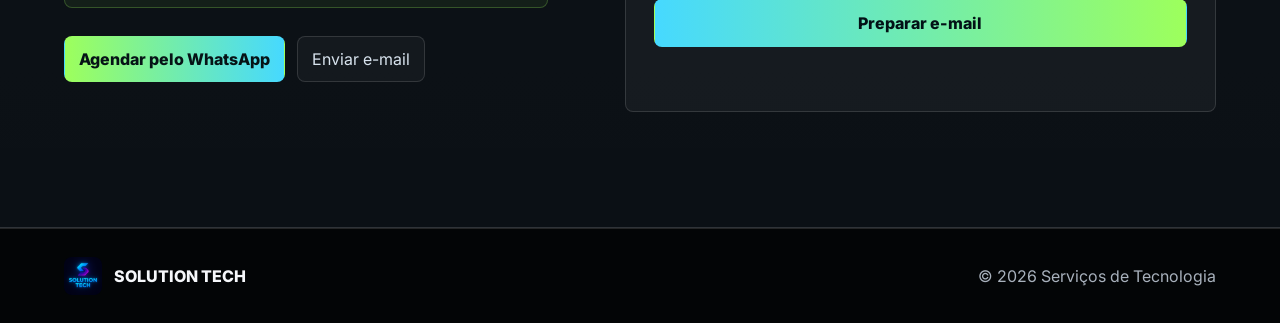
==== commit a0cc68e4: "Add customer recommendation form" ====
--- a/index.html
+++ b/index.html
@@ -30,7 +30,7 @@
       <a href="#servicos">Soluções</a>
       <a href="#exemplos">Exemplos</a>
       <a href="#metodo">Método</a>
-      <a href="#prova">Confiança</a>
+      <a href="#recomendacoes">Recomendações</a>
       <a href="blog.html">Blog</a>
       <a class="nav-cta" href="#contato">Diagnóstico</a>
     </nav>
@@ -290,6 +290,94 @@
       </div>
     </section>
 
+    <section class="recommendations section-band" id="recomendacoes">
+      <div class="section-inner recommendations-grid">
+        <div class="recommendations-content">
+          <p class="eyebrow">Recomendações</p>
+          <h2>Sua experiência pode ajudar outras empresas a escolher com mais confiança.</h2>
+          <p>
+            Se a Solution Tech já participou de um projeto com você, conte como foi a experiência. Cada recomendação é revisada antes de aparecer no site.
+          </p>
+
+          <div class="recommendation-note">
+            <strong>Como funciona?</strong>
+            <span>Você envia o recado, nós conferimos o conteúdo e só publicamos depois da sua autorização.</span>
+          </div>
+
+          <div class="recommendation-placeholder">
+            <span class="recommendation-mark" aria-hidden="true">“</span>
+            <p>As primeiras recomendações aprovadas serão exibidas aqui.</p>
+            <strong>Seu relato pode ser o próximo.</strong>
+          </div>
+        </div>
+
+        <form
+          class="contact-form recommendation-form"
+          name="recomendacao"
+          method="POST"
+          action="/obrigado-recomendacao.html"
+          data-netlify="true"
+          netlify-honeypot="bot-field"
+        >
+          <input type="hidden" name="form-name" value="recomendacao">
+          <p class="form-honeypot" aria-hidden="true">
+            <label>Não preencha este campo: <input name="bot-field" tabindex="-1" autocomplete="off"></label>
+          </p>
+
+          <div class="form-heading">
+            <strong>Deixe sua recomendação</strong>
+            <span>Leva menos de dois minutos.</span>
+          </div>
+
+          <label>
+            Seu nome
+            <input type="text" name="nome" autocomplete="name" maxlength="80" required>
+          </label>
+          <label>
+            Empresa ou segmento <span class="field-optional">(opcional)</span>
+            <input type="text" name="empresa" autocomplete="organization" maxlength="100">
+          </label>
+          <label>
+            Serviço realizado
+            <select name="servico" required>
+              <option value="">Selecione</option>
+              <option>Sistemas sob medida</option>
+              <option>Sites e e-commerces</option>
+              <option>Automação de processos</option>
+              <option>Dashboards e dados</option>
+              <option>Integrações</option>
+              <option>Suporte técnico</option>
+              <option>Outro serviço</option>
+            </select>
+          </label>
+
+          <fieldset class="rating-fieldset">
+            <legend>Como você avalia sua experiência?</legend>
+            <div class="rating-options">
+              <label><input type="radio" name="nota" value="5" required><span>5 — Excelente</span></label>
+              <label><input type="radio" name="nota" value="4"><span>4 — Muito boa</span></label>
+              <label><input type="radio" name="nota" value="3"><span>3 — Boa</span></label>
+              <label><input type="radio" name="nota" value="2"><span>2 — Regular</span></label>
+              <label><input type="radio" name="nota" value="1"><span>1 — Ruim</span></label>
+            </div>
+          </fieldset>
+
+          <label>
+            Seu recado
+            <textarea name="recomendacao" rows="6" maxlength="1000" placeholder="Conte o que foi feito e como a solução ajudou você ou sua empresa." required></textarea>
+          </label>
+
+          <label class="consent-field">
+            <input type="checkbox" name="autorizacao-publicacao" value="sim" required>
+            <span>Autorizo a Solution Tech a publicar esta recomendação, meu nome e, se informado, o nome da empresa neste site e em seus canais de comunicação.</span>
+          </label>
+
+          <button class="button button-primary" type="submit">Enviar recomendação</button>
+          <p class="form-privacy">O envio não garante publicação. Você pode solicitar a remoção do depoimento a qualquer momento pelos canais de contato do site.</p>
+        </form>
+      </div>
+    </section>
+
     <section class="contact section-band" id="contato">
       <div class="section-inner contact-grid">
         <div>
--- a/styles.css
+++ b/styles.css
@@ -635,6 +635,203 @@
   margin-bottom: 8px;
 }
 
+.recommendations-grid {
+  display: grid;
+  grid-template-columns: minmax(0, 0.82fr) minmax(0, 1.18fr);
+  gap: clamp(32px, 6vw, 86px);
+  align-items: start;
+}
+
+.recommendations-content > p:not(.eyebrow) {
+  margin-top: 18px;
+}
+
+.recommendation-note {
+  display: grid;
+  gap: 7px;
+  margin-top: 28px;
+  padding: 18px;
+  border: 1px solid rgba(70, 217, 255, 0.24);
+  border-radius: 8px;
+  background: rgba(70, 217, 255, 0.06);
+}
+
+.recommendation-note span,
+.recommendation-placeholder p {
+  color: var(--muted);
+  line-height: 1.6;
+}
+
+.recommendation-placeholder {
+  position: relative;
+  margin-top: 18px;
+  padding: 24px;
+  overflow: hidden;
+  border: 1px solid var(--line);
+  border-radius: 8px;
+  background: rgba(255, 255, 255, 0.035);
+}
+
+.recommendation-placeholder p {
+  margin: 0 0 10px;
+}
+
+.recommendation-mark {
+  position: absolute;
+  top: -12px;
+  right: 18px;
+  color: rgba(157, 255, 92, 0.17);
+  font-size: 6rem;
+  font-weight: 800;
+  line-height: 1;
+}
+
+.form-heading {
+  display: grid;
+  gap: 4px;
+  margin-bottom: 4px;
+}
+
+.form-heading strong {
+  color: var(--text);
+  font-size: 1.3rem;
+}
+
+.form-heading span,
+.field-optional,
+.form-privacy {
+  color: var(--muted);
+  font-weight: 400;
+}
+
+.form-honeypot {
+  position: absolute;
+  left: -10000px;
+  width: 1px;
+  height: 1px;
+  overflow: hidden;
+}
+
+.rating-fieldset {
+  min-width: 0;
+  margin: 0;
+  padding: 0;
+  border: 0;
+}
+
+.rating-fieldset legend {
+  margin-bottom: 9px;
+  color: var(--soft);
+  font-size: 0.92rem;
+  font-weight: 700;
+}
+
+.rating-options {
+  display: grid;
+  grid-template-columns: repeat(5, minmax(0, 1fr));
+  gap: 8px;
+}
+
+.rating-options label {
+  position: relative;
+  display: block;
+  cursor: pointer;
+}
+
+.rating-options input {
+  position: absolute;
+  opacity: 0;
+  pointer-events: none;
+}
+
+.rating-options span {
+  display: grid;
+  min-height: 54px;
+  place-items: center;
+  padding: 8px;
+  border: 1px solid rgba(255, 255, 255, 0.16);
+  border-radius: 8px;
+  color: var(--muted);
+  font-size: 0.78rem;
+  font-weight: 700;
+  text-align: center;
+  background: rgba(5, 7, 10, 0.48);
+}
+
+.rating-options input:focus-visible + span,
+.rating-options input:checked + span {
+  border-color: var(--lime);
+  color: #061316;
+  background: linear-gradient(90deg, var(--lime), var(--cyan));
+  box-shadow: 0 0 0 3px rgba(157, 255, 92, 0.12);
+}
+
+.contact-form .consent-field {
+  display: grid;
+  grid-template-columns: 20px minmax(0, 1fr);
+  gap: 11px;
+  align-items: start;
+  font-weight: 500;
+  line-height: 1.5;
+}
+
+.contact-form .consent-field input {
+  width: 18px;
+  height: 18px;
+  margin-top: 2px;
+  accent-color: var(--lime);
+}
+
+.form-privacy {
+  margin: 0;
+  font-size: 0.78rem;
+  line-height: 1.5;
+}
+
+.confirmation-page {
+  display: grid;
+  min-height: calc(100vh - 94px);
+  place-items: center;
+  padding: 140px 20px 70px;
+}
+
+.confirmation-card {
+  width: min(680px, 100%);
+  padding: clamp(30px, 6vw, 58px);
+  border: 1px solid var(--line);
+  border-radius: 12px;
+  text-align: center;
+  background: linear-gradient(145deg, rgba(70, 217, 255, 0.09), rgba(157, 255, 92, 0.05));
+}
+
+.confirmation-icon {
+  display: grid;
+  width: 58px;
+  height: 58px;
+  place-items: center;
+  margin: 0 auto 24px;
+  border-radius: 50%;
+  color: #061316;
+  font-size: 1.7rem;
+  font-weight: 900;
+  background: linear-gradient(135deg, var(--cyan), var(--lime));
+}
+
+.confirmation-card h1 {
+  margin-bottom: 16px;
+  font-size: clamp(2rem, 6vw, 3.5rem);
+}
+
+.confirmation-card > p:not(.eyebrow) {
+  max-width: 560px;
+  margin: 0 auto;
+}
+
+.confirmation-card .hero-actions {
+  justify-content: center;
+  margin-top: 30px;
+}
+
 .contact-grid {
   align-items: stretch;
 }
@@ -738,6 +935,76 @@
 .blog-article {
   width: min(900px, calc(100% - 40px));
   margin: 0 auto;
+}
+
+.blog-index {
+  width: min(1180px, calc(100% - 40px));
+  margin: 0 auto;
+  padding: clamp(54px, 8vw, 94px) 0 clamp(70px, 9vw, 124px);
+}
+
+.blog-index-header {
+  max-width: 860px;
+  margin-bottom: 42px;
+}
+
+.blog-index-header h1 {
+  margin: 0;
+  font-size: clamp(2.45rem, 5vw, 4.8rem);
+  line-height: 1.04;
+}
+
+.blog-index-header > p:last-child {
+  max-width: 760px;
+  margin: 24px 0 0;
+  color: var(--soft);
+  font-size: clamp(1.06rem, 2vw, 1.24rem);
+  line-height: 1.75;
+}
+
+.blog-card-grid {
+  display: grid;
+  grid-template-columns: repeat(3, minmax(0, 1fr));
+  gap: 16px;
+}
+
+.blog-card {
+  display: flex;
+  min-height: 390px;
+  flex-direction: column;
+  align-items: flex-start;
+  padding: clamp(24px, 4vw, 34px);
+  border: 1px solid var(--line);
+  border-radius: 8px;
+  background: linear-gradient(180deg, rgba(255, 255, 255, 0.055), rgba(255, 255, 255, 0.02));
+}
+
+.blog-card.featured {
+  grid-column: span 2;
+  background: linear-gradient(135deg, rgba(70, 217, 255, 0.12), rgba(157, 255, 92, 0.06));
+}
+
+.blog-card h2 {
+  margin: 0;
+  font-size: clamp(1.7rem, 3vw, 2.7rem);
+  line-height: 1.08;
+}
+
+.blog-card p {
+  margin: 18px 0 0;
+  color: var(--muted);
+  line-height: 1.75;
+}
+
+.blog-card .button {
+  margin-top: auto;
+}
+
+.article-meta.compact {
+  margin: 22px 0 28px;
+  padding: 0;
+  border-top: 0;
+  font-size: 0.9rem;
 }
 
 .blog-hero {
@@ -996,6 +1263,7 @@
   .method-grid,
   .simulation-grid,
   .proof-grid,
+  .recommendations-grid,
   .contact-grid {
     grid-template-columns: 1fr;
   }
@@ -1010,6 +1278,14 @@
 
   .example-grid {
     grid-template-columns: repeat(2, minmax(0, 1fr));
+  }
+
+  .blog-card-grid {
+    grid-template-columns: 1fr;
+  }
+
+  .blog-card.featured {
+    grid-column: span 1;
   }
 }
 
@@ -1050,6 +1326,14 @@
     grid-template-columns: 1fr;
   }
 
+  .rating-options {
+    grid-template-columns: 1fr;
+  }
+
+  .rating-options span {
+    min-height: 44px;
+  }
+
   .hero-metrics div,
   .service-card {
     min-height: unset;
@@ -1067,4 +1351,8 @@
   .article-callout .button {
     width: 100%;
   }
-}
+
+  .blog-card {
+    min-height: unset;
+  }
+}
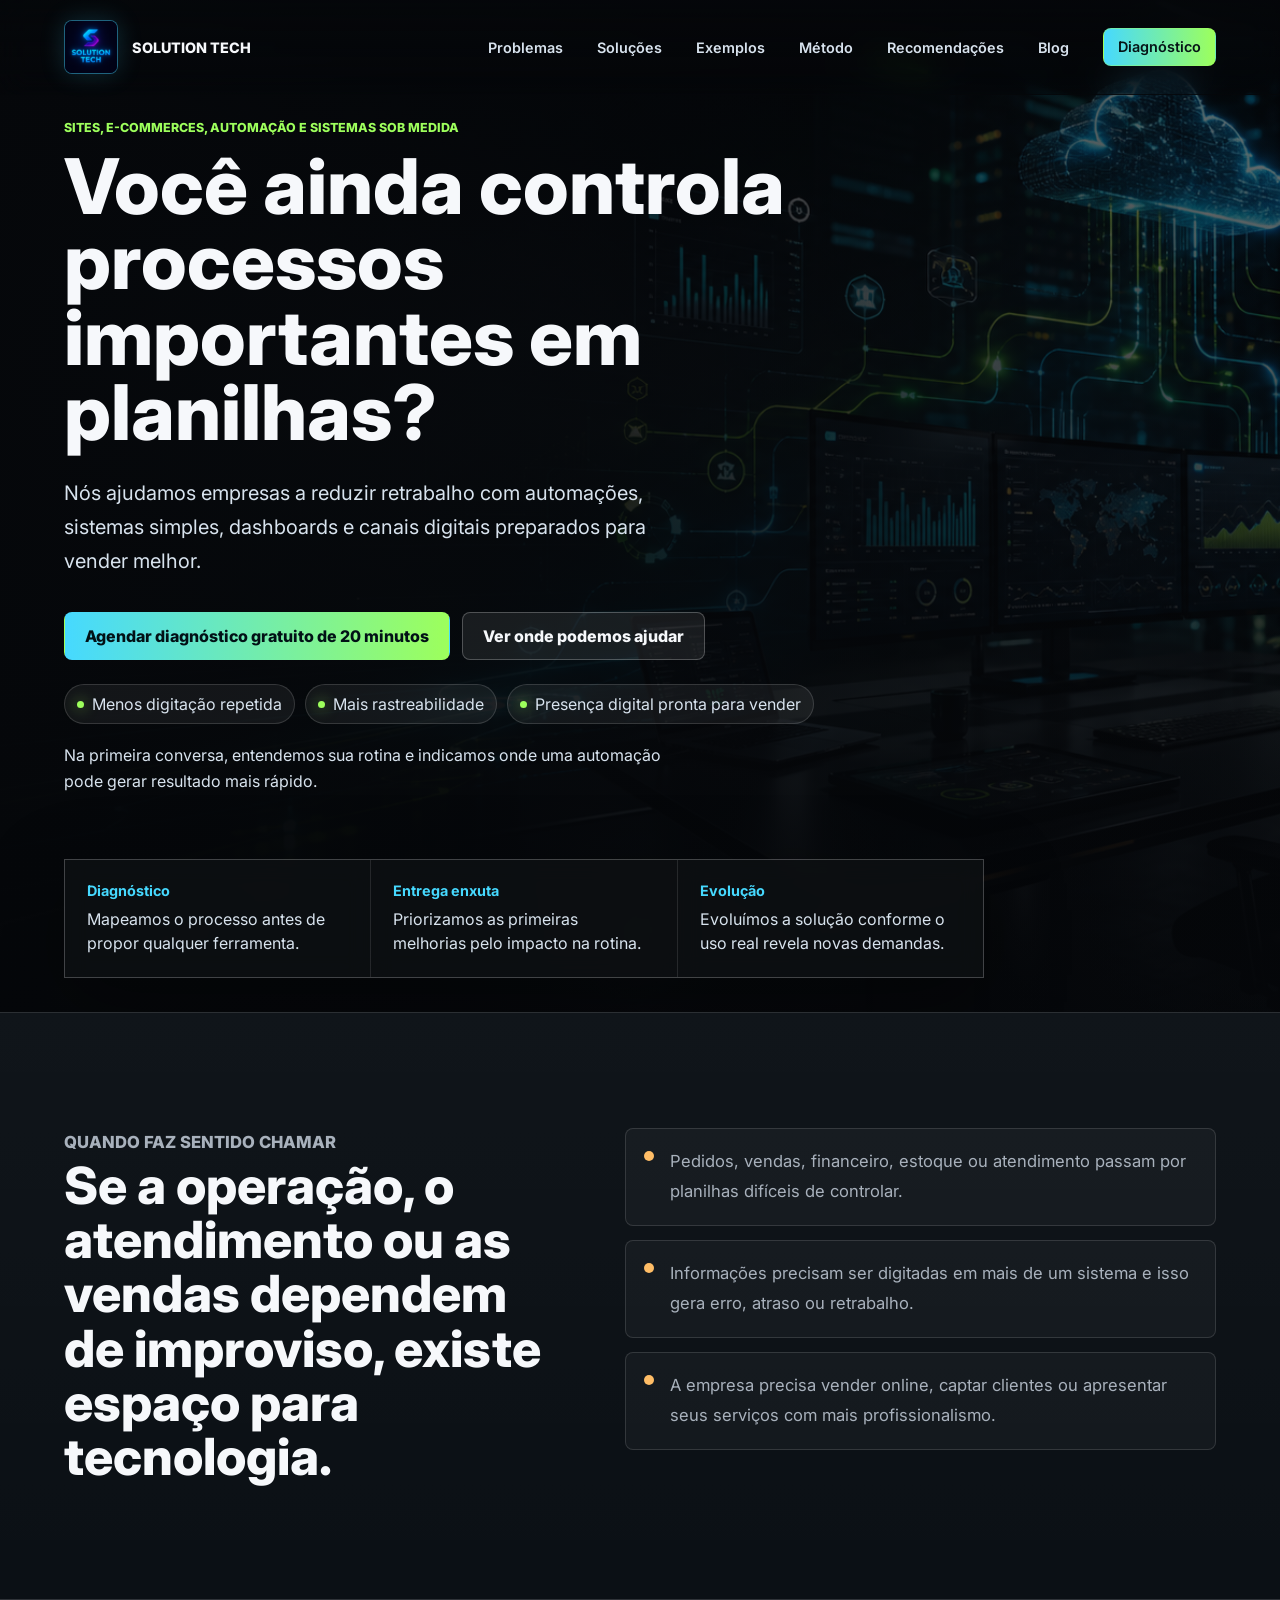
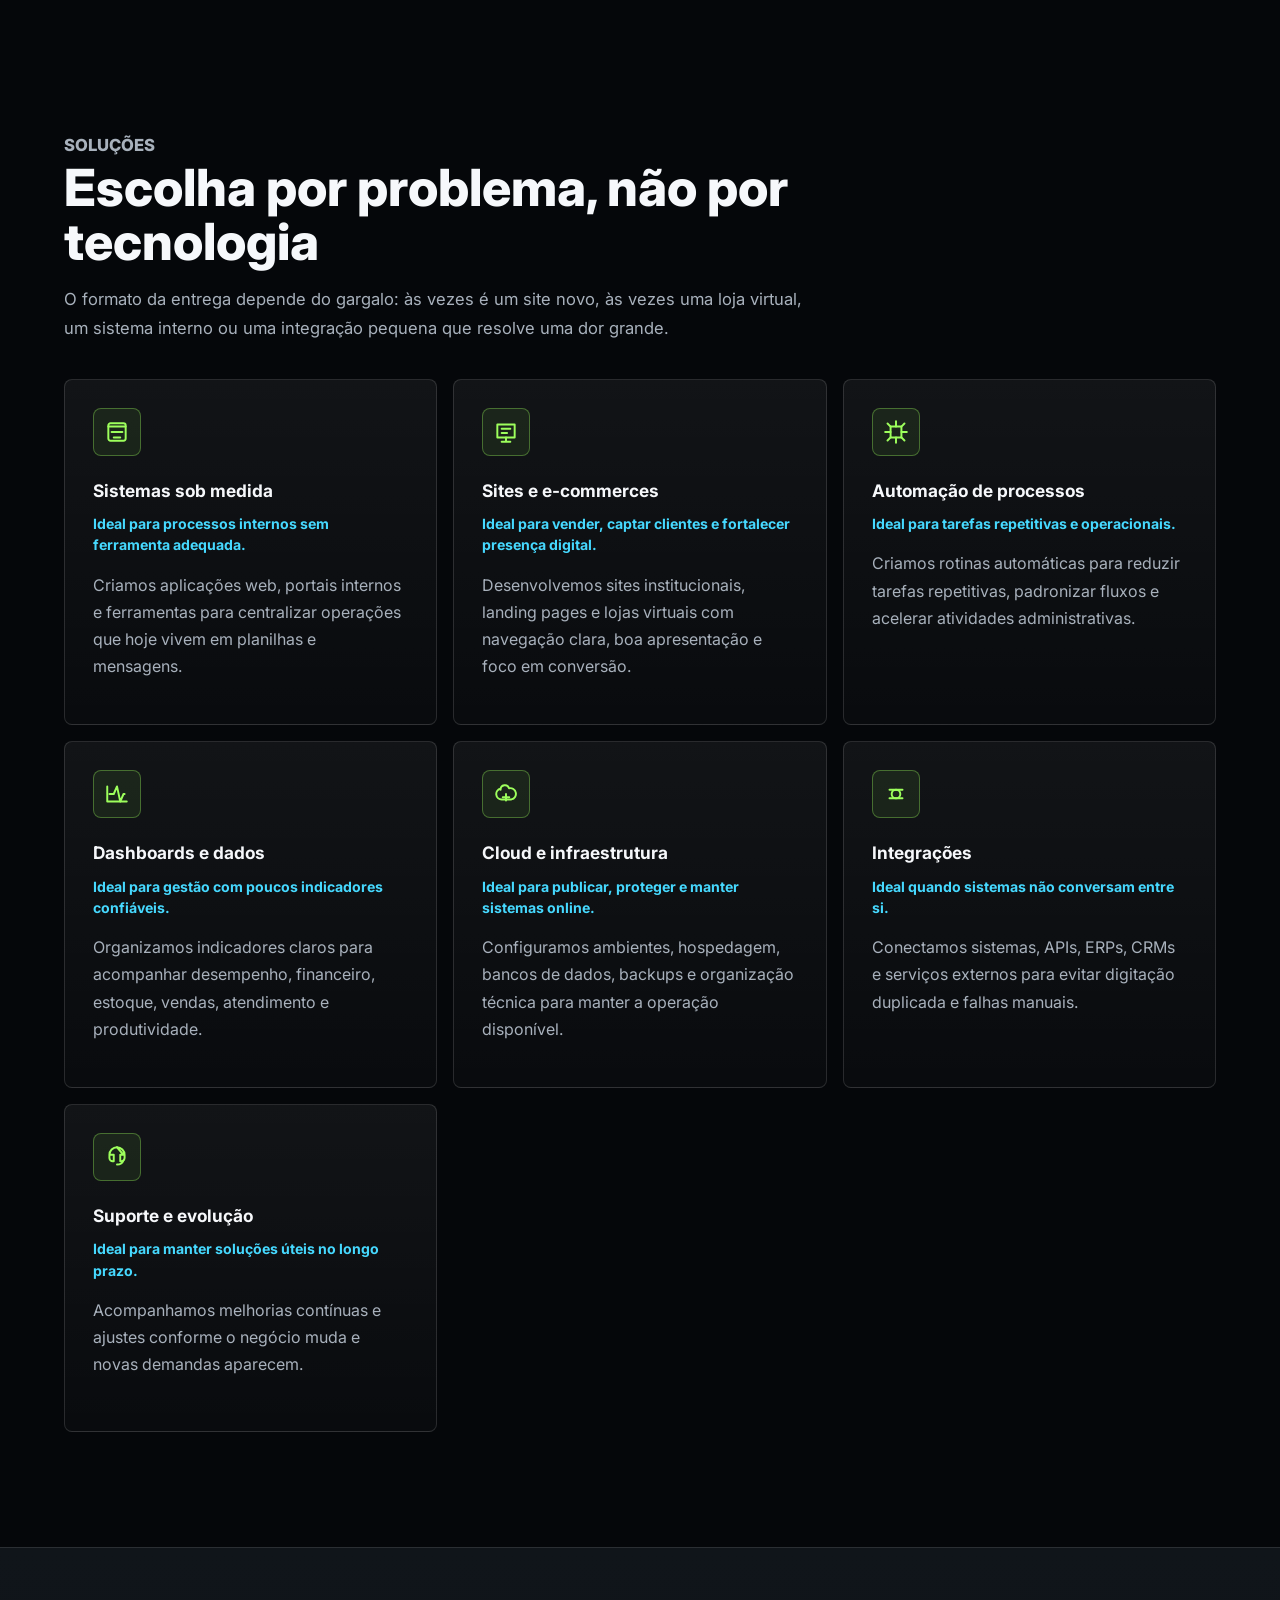
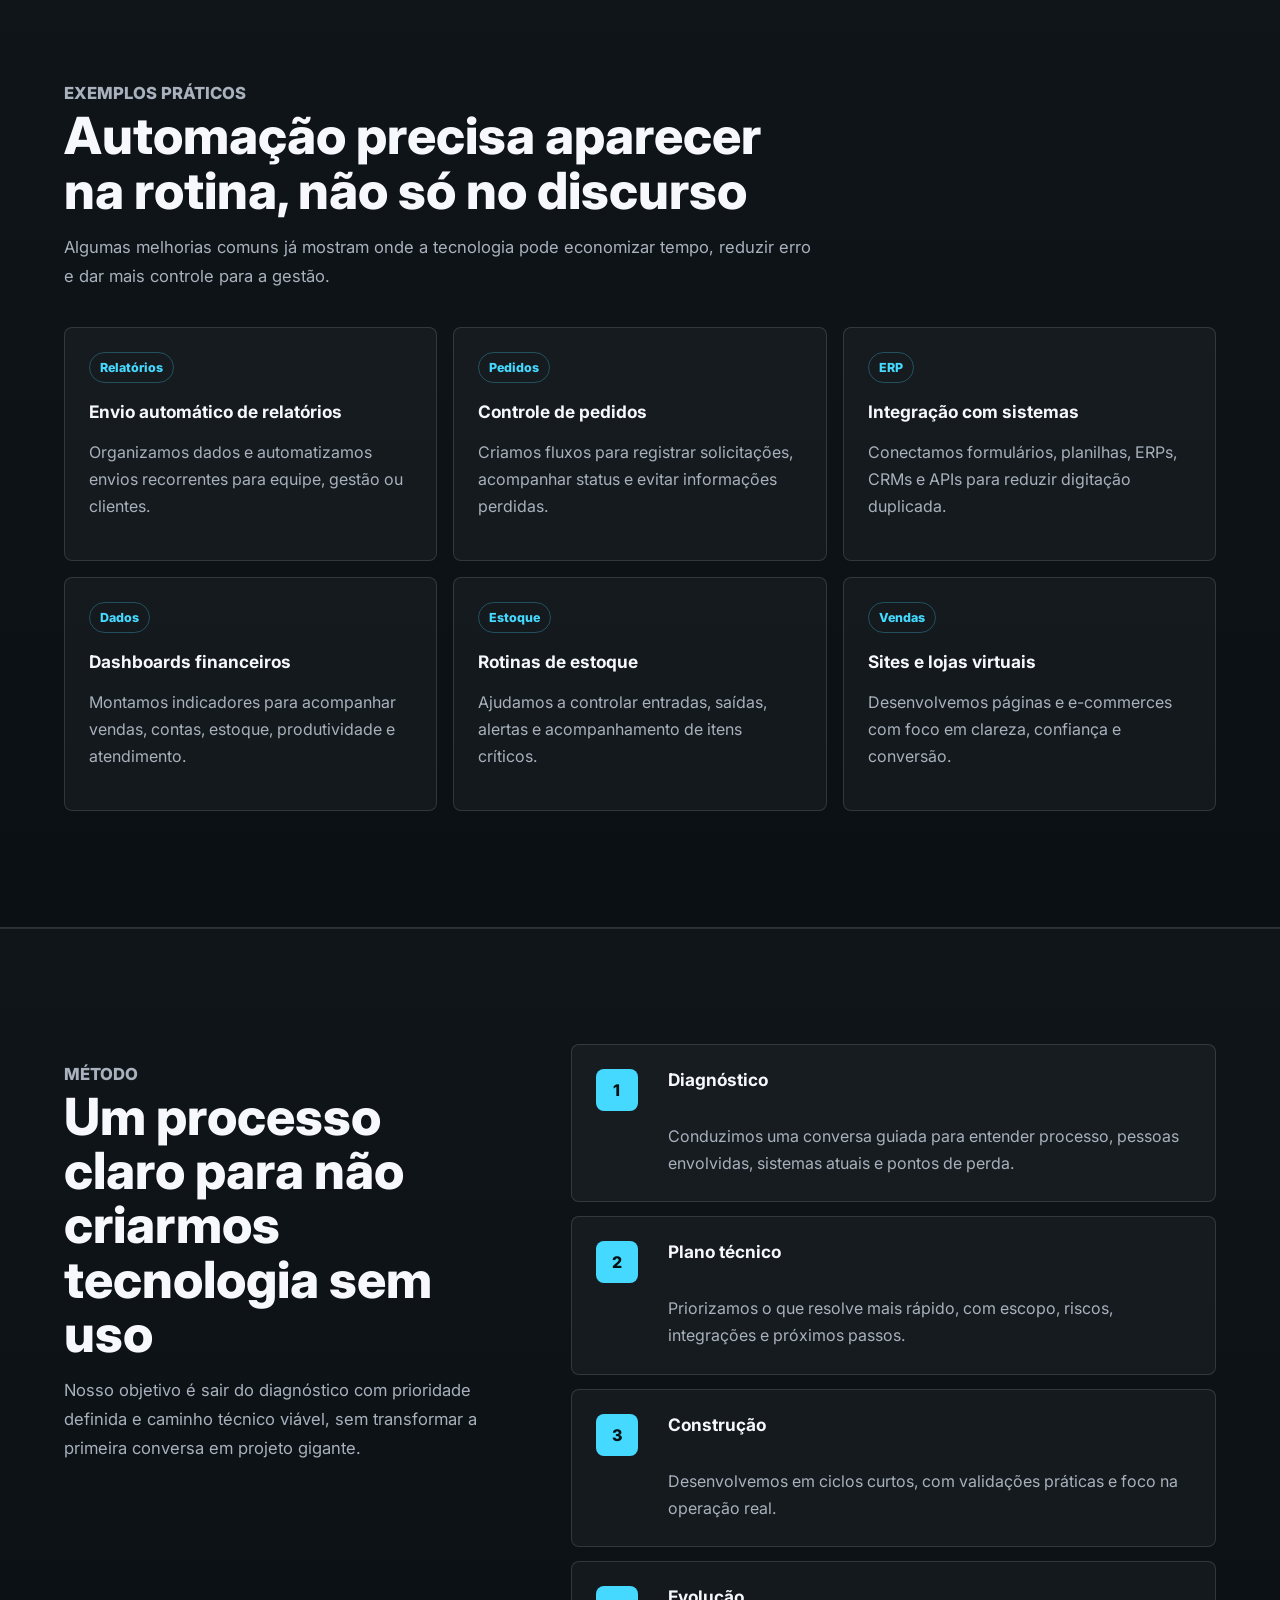
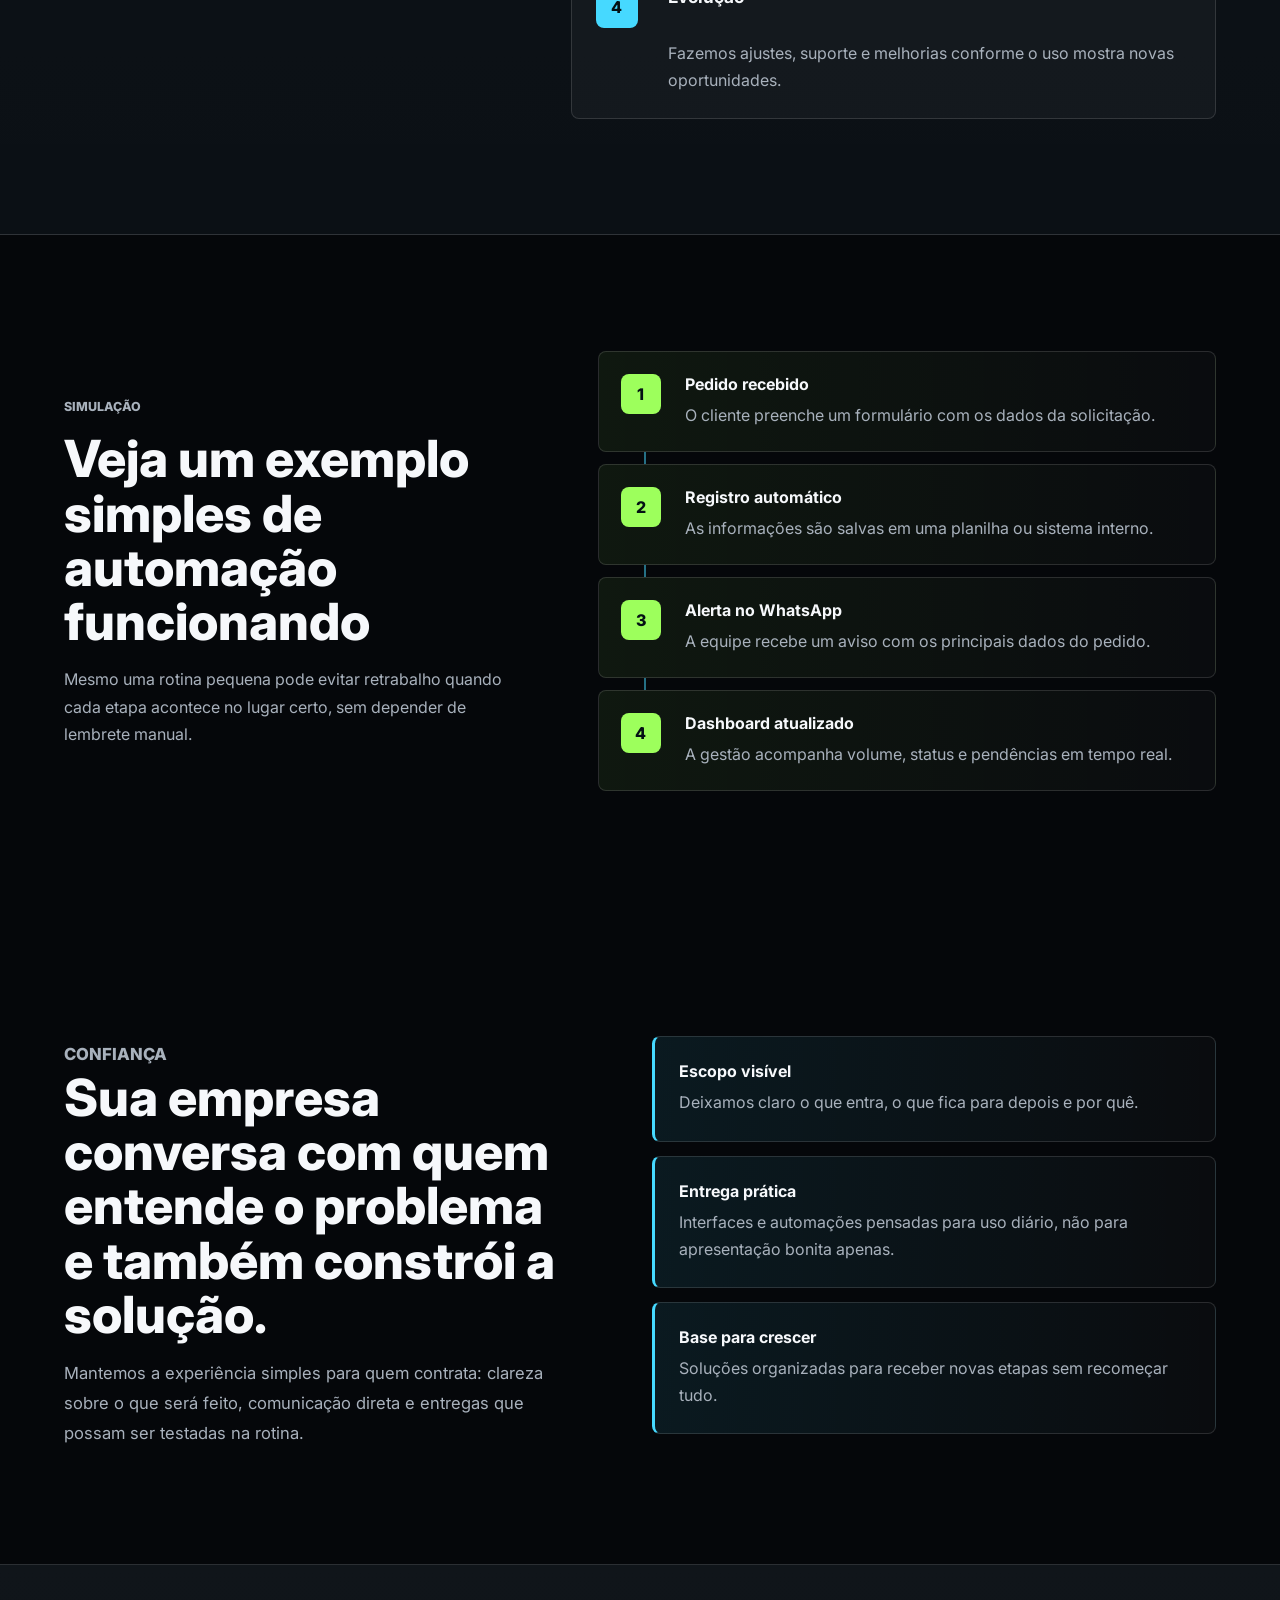
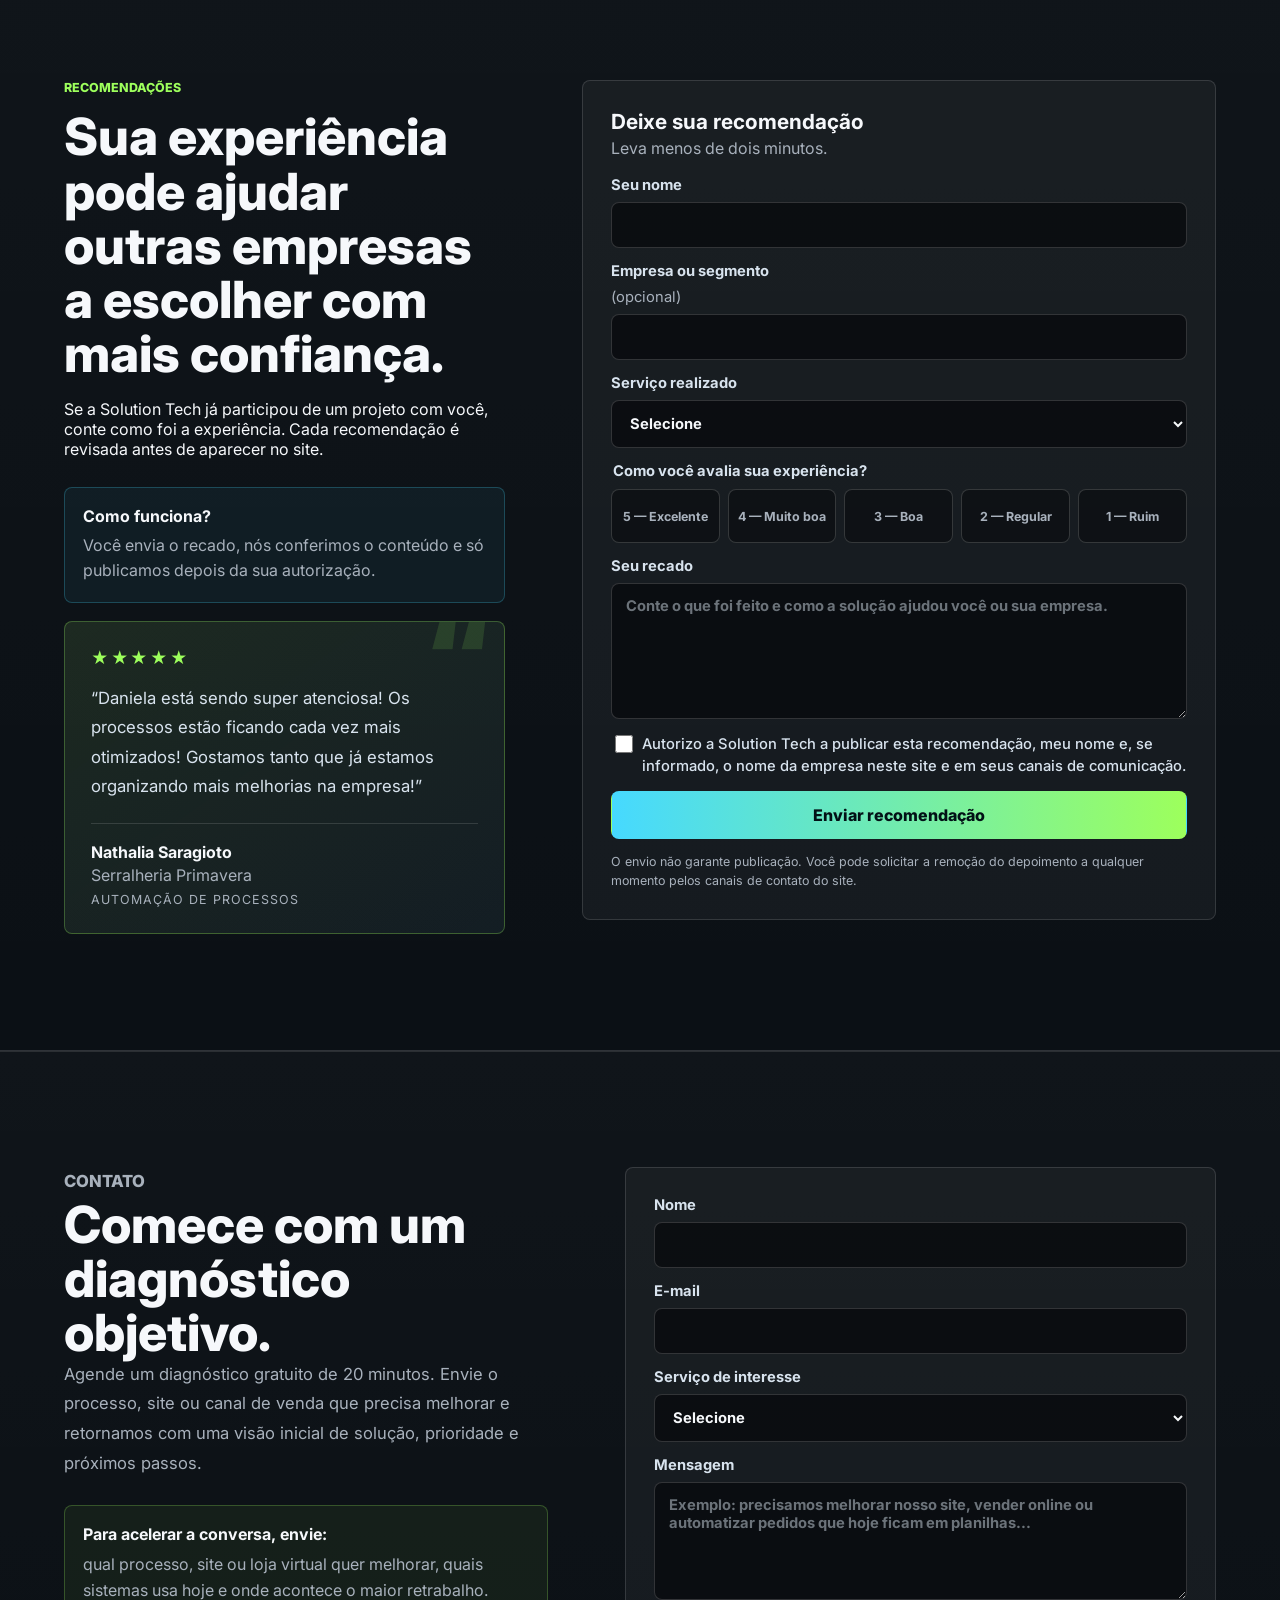
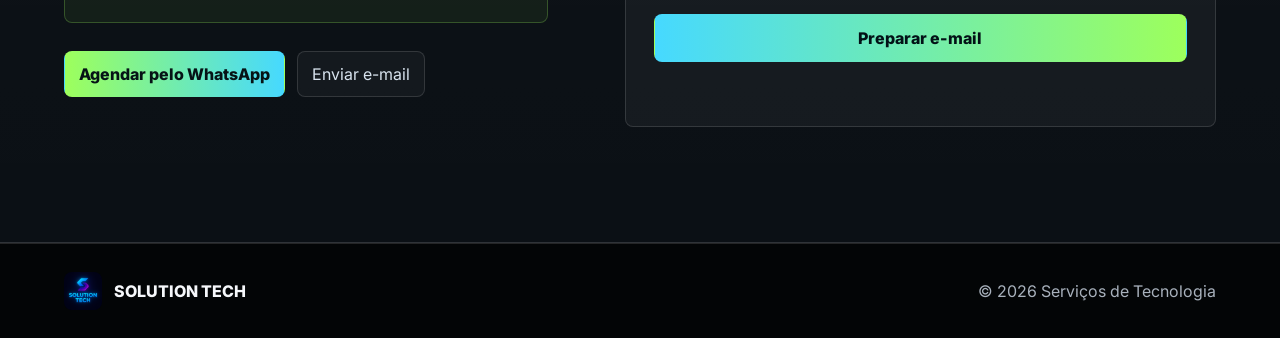
==== commit 186f394f: "Publish first customer testimonial" ====
--- a/index.html
+++ b/index.html
@@ -304,11 +304,19 @@
             <span>Você envia o recado, nós conferimos o conteúdo e só publicamos depois da sua autorização.</span>
           </div>
 
-          <div class="recommendation-placeholder">
-            <span class="recommendation-mark" aria-hidden="true">“</span>
-            <p>As primeiras recomendações aprovadas serão exibidas aqui.</p>
-            <strong>Seu relato pode ser o próximo.</strong>
-          </div>
+          <article class="testimonial-card">
+            <div class="testimonial-rating" aria-label="Avaliação: 5 de 5 estrelas">
+              <span aria-hidden="true">★★★★★</span>
+            </div>
+            <blockquote>
+              “Daniela está sendo super atenciosa! Os processos estão ficando cada vez mais otimizados! Gostamos tanto que já estamos organizando mais melhorias na empresa!”
+            </blockquote>
+            <footer>
+              <strong>Nathalia Saragioto</strong>
+              <span>Serralheria Primavera</span>
+              <small>Automação de processos</small>
+            </footer>
+          </article>
         </div>
 
         <form
--- a/styles.css
+++ b/styles.css
@@ -686,6 +686,74 @@
   line-height: 1;
 }
 
+.testimonial-card {
+  position: relative;
+  margin-top: 18px;
+  padding: 26px;
+  overflow: hidden;
+  border: 1px solid rgba(157, 255, 92, 0.28);
+  border-radius: 8px;
+  background:
+    linear-gradient(145deg, rgba(157, 255, 92, 0.08), rgba(70, 217, 255, 0.04)),
+    rgba(255, 255, 255, 0.025);
+}
+
+.testimonial-card::after {
+  position: absolute;
+  top: -26px;
+  right: 16px;
+  color: rgba(157, 255, 92, 0.13);
+  font-size: 8rem;
+  font-weight: 800;
+  line-height: 1;
+  content: "“";
+}
+
+.testimonial-rating {
+  position: relative;
+  z-index: 1;
+  margin-bottom: 16px;
+  color: var(--lime);
+  font-size: 1.05rem;
+  letter-spacing: 0.16em;
+}
+
+.testimonial-card blockquote {
+  position: relative;
+  z-index: 1;
+  margin: 0;
+  color: var(--soft);
+  font-size: 1.05rem;
+  font-style: normal;
+  line-height: 1.75;
+}
+
+.testimonial-card footer {
+  position: relative;
+  z-index: 1;
+  display: grid;
+  gap: 3px;
+  margin-top: 22px;
+  padding-top: 18px;
+  border-top: 1px solid var(--line);
+}
+
+.testimonial-card footer strong {
+  color: var(--text);
+}
+
+.testimonial-card footer span,
+.testimonial-card footer small {
+  color: var(--muted);
+}
+
+.testimonial-card footer small {
+  margin-top: 4px;
+  font-size: 0.78rem;
+  text-transform: uppercase;
+  letter-spacing: 0.08em;
+}
+
 .form-heading {
   display: grid;
   gap: 4px;
